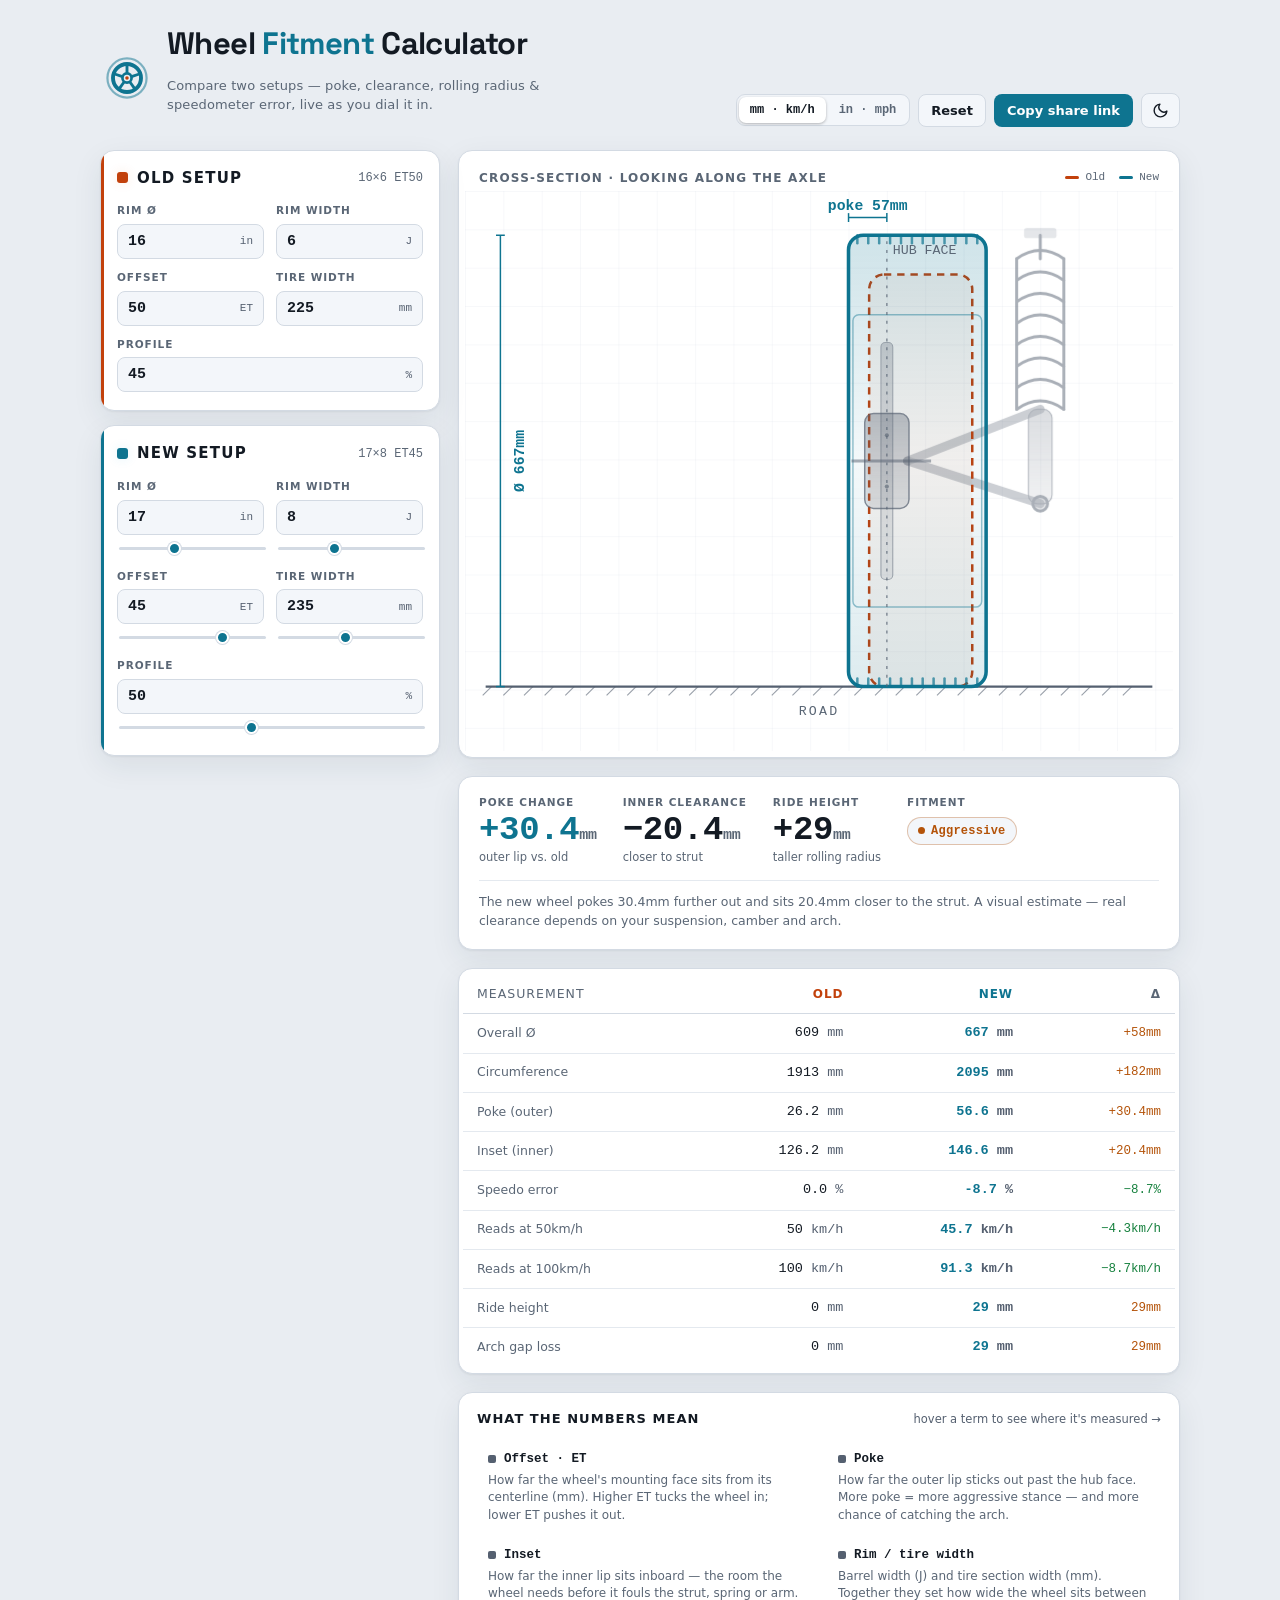
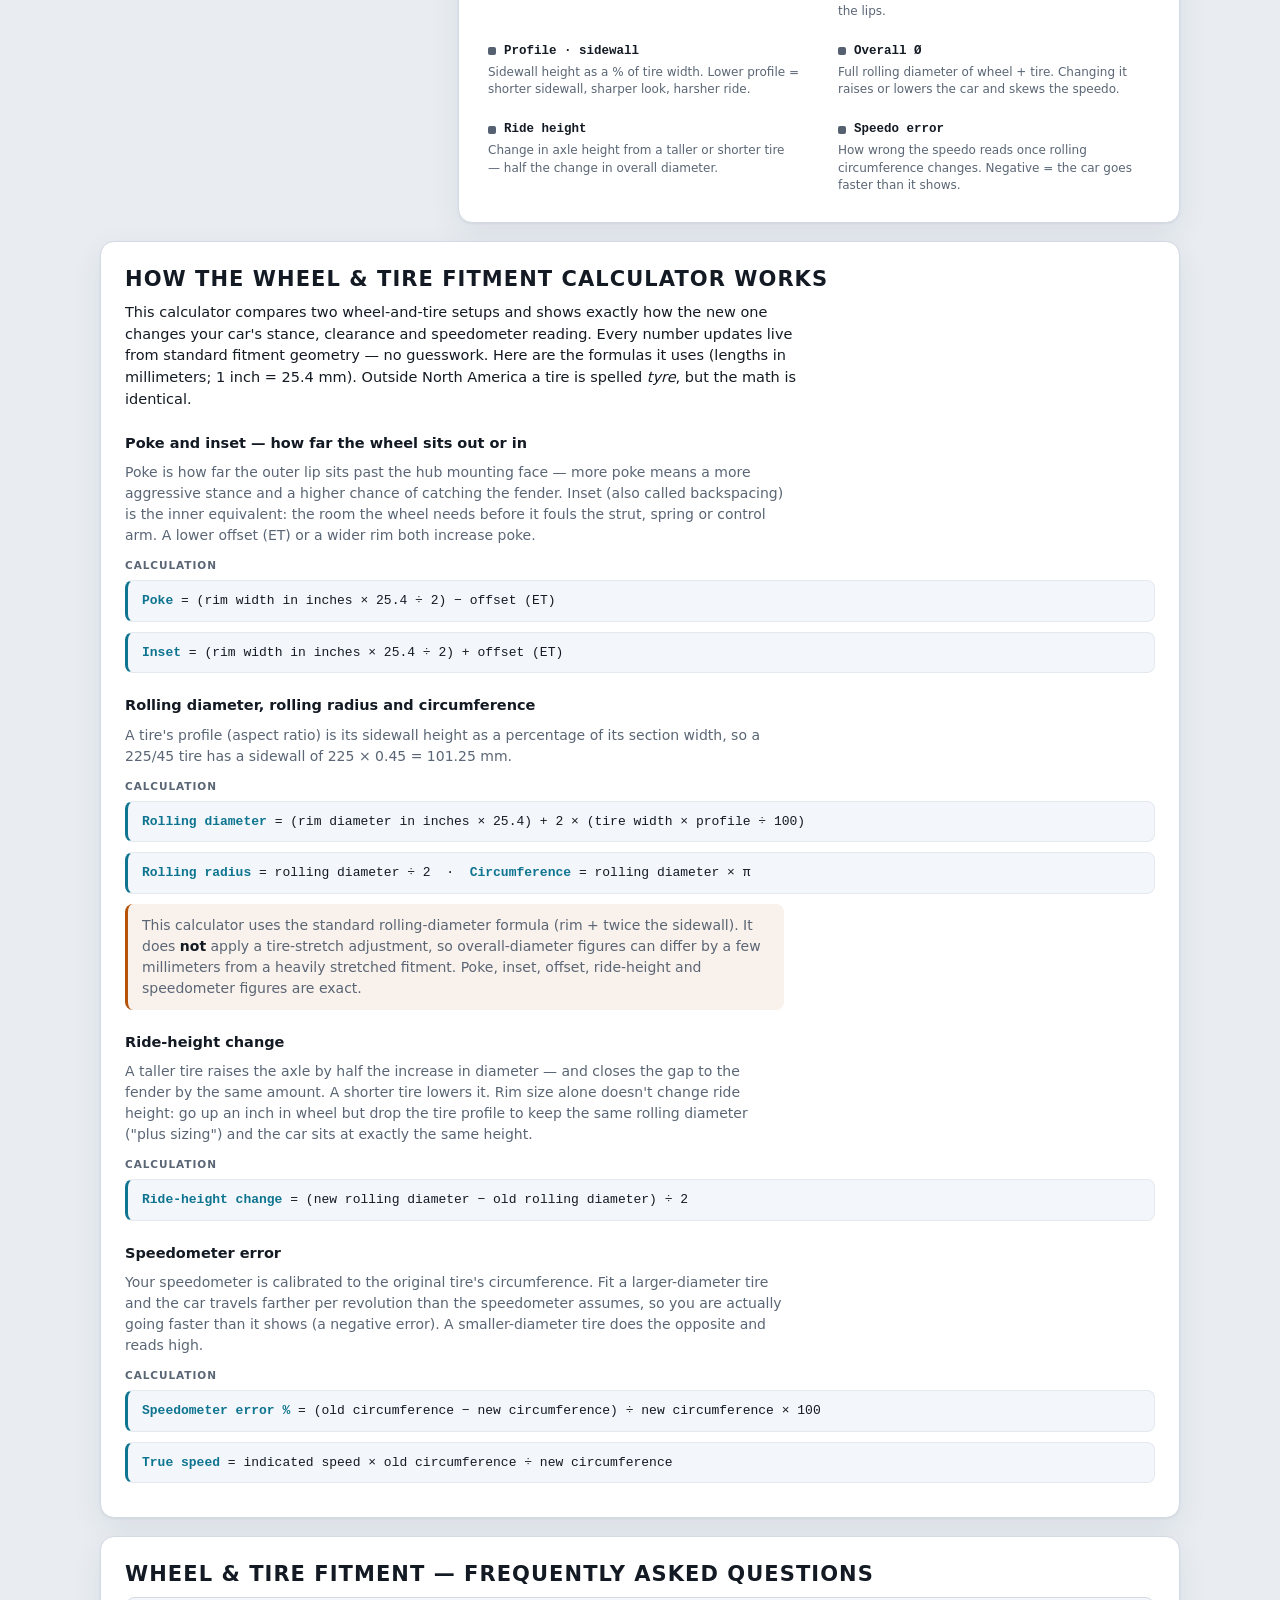
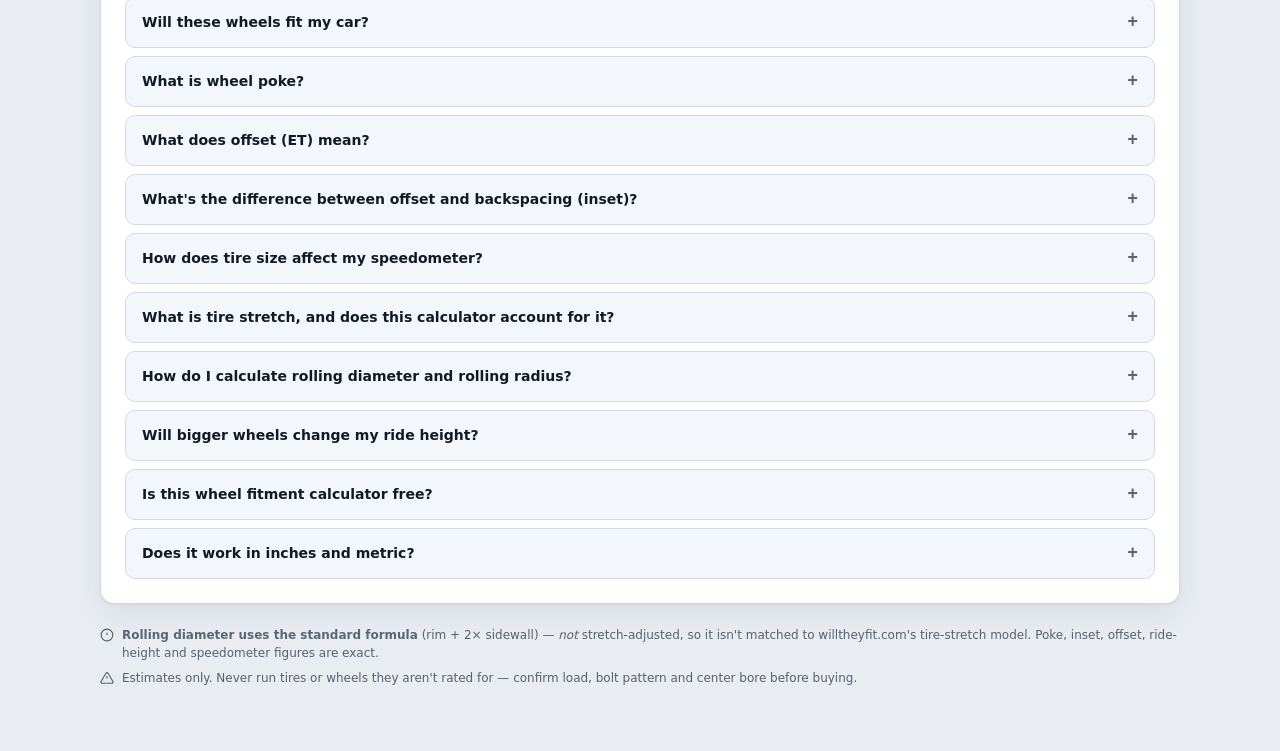
==== index.html @ 4945e531 "Remove diagram glow; enlarge header wheel mark - Drop the new-wheel glow halo and the background rad" ====
<!doctype html>
<html lang="en">
<meta charset="utf-8">
<meta name="viewport" content="width=device-width, initial-scale=1">
<meta name="description" content="Free wheel &amp; tire fitment calculator. Compare two setups and see poke, offset (ET), inset, rolling diameter, ride-height change and speedometer error update live.">
<meta name="robots" content="index, follow, max-image-preview:large">
<title>Wheel &amp; Tire Fitment Calculator — Poke, Offset &amp; Speedo Error</title>
<link rel="canonical" href="https://wheelfitmentcalculator.com/">
<link rel="icon" href="/favicon.svg" type="image/svg+xml">
<meta name="theme-color" content="#0b0e12" media="(prefers-color-scheme: dark)">
<meta name="theme-color" content="#e9edf2" media="(prefers-color-scheme: light)">
<meta property="og:type" content="website">
<meta property="og:site_name" content="Wheel Fitment Calculator">
<meta property="og:title" content="Wheel &amp; Tire Fitment Calculator">
<meta property="og:description" content="Compare two wheel setups and see poke, offset (ET), inset, rolling diameter, ride-height change and speedometer error update live.">
<meta property="og:url" content="https://wheelfitmentcalculator.com/">
<meta property="og:image" content="https://wheelfitmentcalculator.com/og-image.png">
<meta property="og:image:width" content="1200">
<meta property="og:image:height" content="630">
<meta property="og:image:alt" content="Wheel and tire fitment calculator — cross-section diagram showing poke, offset and clearance.">
<meta name="twitter:card" content="summary_large_image">
<meta name="twitter:title" content="Wheel &amp; Tire Fitment Calculator">
<meta name="twitter:description" content="Compare two wheel setups and see poke, offset (ET), inset, rolling diameter, ride-height change and speedometer error update live.">
<meta name="twitter:image" content="https://wheelfitmentcalculator.com/og-image.png">
<meta name="twitter:image:alt" content="Wheel and tire fitment calculator preview.">
<style>
  @font-face { font-family: 'Space Grotesk'; font-style: normal; font-weight: 700; font-display: swap; src: url([data-uri]) format('woff2'); }
  :root {
    --ground: #0b0e12; --surface: #141922; --surface-2: #1b212c; --line: #28303b; --line-soft: #1e2530;
    --ink: #eaf0f6; --ink-dim: #8b97a6; --ink-faint: #7c8b9e;
    --existing: #ff7a33; --existing-soft: rgba(255,122,51,0.14);
    --new: #31c8ff; --new-soft: rgba(49,200,255,0.14);
    --hl: #ffcf40;
    --ok: #2fd27a; --warn: #ffb02e; --bad: #ff5468;
    --shadow: 0 1px 0 rgba(255,255,255,0.03) inset, 0 8px 30px rgba(0,0,0,0.35);
    --font-ui: system-ui, -apple-system, "Segoe UI", Roboto, Helvetica, Arial, sans-serif;
    --font-mono: ui-monospace, "Cascadia Mono", "SFMono-Regular", "Segoe UI Mono", Consolas, "Liberation Mono", monospace;
    --font-cond: "Arial Narrow", "Roboto Condensed", "Helvetica Neue", var(--font-ui);
  }
  @media (prefers-color-scheme: light) {
    :root {
      --ground: #e9edf2; --surface: #ffffff; --surface-2: #f3f6fa; --line: #d3dae3; --line-soft: #e4e9ef;
      --ink: #131a23; --ink-dim: #5a6675; --ink-faint: #556070;
      --existing: #c2410c; --existing-soft: rgba(232,97,26,0.12);
      --new: #0e7490; --new-soft: rgba(10,159,212,0.12);
      --hl: #b7790a;
      --ok: #15803d; --warn: #b45309; --bad: #b91c1c;
      --shadow: 0 1px 2px rgba(20,30,45,0.06), 0 10px 30px rgba(30,45,70,0.08);
    }
  }
  :root[data-theme="dark"] {
    --ground: #0b0e12; --surface: #141922; --surface-2: #1b212c; --line: #28303b; --line-soft: #1e2530;
    --ink: #eaf0f6; --ink-dim: #8b97a6; --ink-faint: #7c8b9e;
    --existing: #ff7a33; --existing-soft: rgba(255,122,51,0.14);
    --new: #31c8ff; --new-soft: rgba(49,200,255,0.14); --hl: #ffcf40;
    --ok: #2fd27a; --warn: #ffb02e; --bad: #ff5468;
    --shadow: 0 1px 0 rgba(255,255,255,0.03) inset, 0 8px 30px rgba(0,0,0,0.35);
  }
  :root[data-theme="light"] {
    --ground: #e9edf2; --surface: #ffffff; --surface-2: #f3f6fa; --line: #d3dae3; --line-soft: #e4e9ef;
    --ink: #131a23; --ink-dim: #5a6675; --ink-faint: #556070;
    --existing: #c2410c; --existing-soft: rgba(232,97,26,0.12);
    --new: #0e7490; --new-soft: rgba(10,159,212,0.12); --hl: #b7790a;
    --ok: #15803d; --warn: #b45309; --bad: #b91c1c;
    --shadow: 0 1px 2px rgba(20,30,45,0.06), 0 10px 30px rgba(30,45,70,0.08);
  }

  * { box-sizing: border-box; }
  html { -webkit-text-size-adjust: 100%; }
  body { margin: 0; background: var(--ground); color: var(--ink); font-family: var(--font-ui); font-size: 15px; line-height: 1.5; -webkit-font-smoothing: antialiased; }
  .wrap { max-width: 1120px; margin: 0 auto; padding: 28px 20px 64px; }

  header { display: flex; align-items: flex-end; justify-content: space-between; gap: 16px; flex-wrap: wrap; margin-bottom: 22px; }
  .brand { display: flex; align-items: center; gap: 13px; }
  .brand-mark { width: 54px; height: 54px; flex: none; }
  .brand-text { display: flex; flex-direction: column; gap: 3px; }
  .site-title { font-family: 'Space Grotesk', var(--font-ui); font-weight: 700; font-size: clamp(22px, 4.4vw, 31px); letter-spacing: -0.02em; line-height: 1.02; margin: 0; color: var(--ink); }
  .site-title .ttl-accent { color: var(--new); }
  .tagline { color: var(--ink-dim); font-size: 13px; max-width: 48ch; letter-spacing: 0.01em; }
  .tagline strong { color: var(--ink); font-weight: 600; }
  .head-actions { display: flex; gap: 8px; align-items: center; flex-wrap: wrap; }

  button, .btn { font-family: var(--font-ui); font-size: 13px; font-weight: 600; color: var(--ink); background: var(--surface-2); border: 1px solid var(--line); border-radius: 8px; padding: 8px 12px; cursor: pointer; display: inline-flex; align-items: center; gap: 7px; transition: border-color .15s, background .15s, transform .05s; }
  button:hover, .btn:hover { border-color: var(--ink-faint); }
  button:active { transform: translateY(1px); }
  button:focus-visible, input:focus-visible { outline: 2px solid var(--new); outline-offset: 2px; }
  .btn-primary { background: var(--new); color: #04121a; border-color: transparent; }
  :root[data-theme="light"] .btn-primary { color: #ffffff; }
  @media (prefers-color-scheme: light) { .btn-primary { color: #ffffff; } }
  .btn-primary:hover { filter: brightness(1.08); border-color: transparent; }
  #theme { padding: 8px 10px; }
  #theme .ic { width: 17px; height: 17px; display: none; }
  @media (prefers-color-scheme: dark) { #theme .ic-sun { display: block; } }
  @media (prefers-color-scheme: light) { #theme .ic-moon { display: block; } }
  :root[data-theme="dark"] #theme .ic-sun { display: block; }
  :root[data-theme="dark"] #theme .ic-moon { display: none; }
  :root[data-theme="light"] #theme .ic-moon { display: block; }
  :root[data-theme="light"] #theme .ic-sun { display: none; }

  .seg { display: inline-flex; background: var(--surface-2); border: 1px solid var(--line); border-radius: 9px; padding: 2px; gap: 2px; }
  .seg button { background: transparent; border: 0; padding: 6px 11px; border-radius: 7px; font-family: var(--font-mono); font-size: 12px; color: var(--ink-dim); font-weight: 600; }
  .seg button:hover { color: var(--ink); border-color: transparent; }
  .seg button.on { background: var(--surface); color: var(--ink); box-shadow: 0 1px 3px rgba(0,0,0,0.28); }

  .grid { display: grid; grid-template-columns: 340px minmax(0, 1fr); gap: 18px; align-items: start; }
  .grid > *, .output > *, .setups > * { min-width: 0; }
  @media (max-width: 860px) { .grid { grid-template-columns: minmax(0, 1fr); } }
  .panel { background: var(--surface); border: 1px solid var(--line); border-radius: 14px; box-shadow: var(--shadow); }

  .setups { display: flex; flex-direction: column; gap: 14px; }
  .card { padding: 16px 16px 18px; position: relative; overflow: hidden; }
  .card::before { content:""; position:absolute; left:0; top:0; bottom:0; width:3px; }
  .card.existing::before { background: var(--existing); }
  .card.new::before { background: var(--new); }
  .card-head { display:flex; align-items:center; gap:9px; margin-bottom: 14px; }
  .dot { width: 11px; height: 11px; border-radius: 3px; }
  .existing .dot { background: var(--existing); box-shadow: 0 0 12px var(--existing-soft); }
  .new .dot { background: var(--new); box-shadow: 0 0 12px var(--new-soft); }
  .card-title { font-family: var(--font-cond); font-weight: 700; text-transform: uppercase; letter-spacing: .08em; font-size: 15px; }
  .card-sub { margin-left: auto; font-family: var(--font-mono); font-size: 12px; color: var(--ink-dim); }

  .fields { display: grid; grid-template-columns: 1fr 1fr; gap: 11px 12px; }
  .field { display: flex; flex-direction: column; gap: 5px; border-radius: 8px; }
  .field.span { grid-column: 1 / -1; }
  .card.new .field[data-hl] { cursor: help; }
  label { font-size: 10.5px; text-transform: uppercase; letter-spacing: .09em; color: var(--ink-dim); font-weight: 600; }
  .input-row { display: flex; align-items: center; background: var(--surface-2); border: 1px solid var(--line); border-radius: 8px; padding: 0 10px; transition: border-color .12s; }
  .card.new .field[data-hl]:hover .input-row { border-color: var(--hl); }
  .input-row input { font-family: var(--font-mono); font-size: 15px; font-weight: 600; color: var(--ink); background: transparent; border: 0; width: 100%; padding: 8px 0; -moz-appearance: textfield; }
  .input-row input::-webkit-outer-spin-button, .input-row input::-webkit-inner-spin-button { -webkit-appearance: none; margin: 0; }
  .input-row .unit { font-family: var(--font-mono); font-size: 11px; color: var(--ink-faint); padding-left: 6px; white-space: nowrap; }

  .slider { grid-column: 1 / -1; margin-top: 1px; }
  input[type=range] { -webkit-appearance: none; appearance: none; width: 100%; height: 22px; background: transparent; cursor: pointer; }
  input[type=range]::-webkit-slider-runnable-track { height: 4px; border-radius: 4px; background: var(--line); }
  input[type=range]::-moz-range-track { height: 4px; border-radius: 4px; background: var(--line); }
  input[type=range]::-webkit-slider-thumb { -webkit-appearance: none; width: 16px; height: 16px; border-radius: 50%; background: var(--new); margin-top: -6px; border: 2px solid var(--surface); box-shadow: 0 0 0 1px var(--line); }
  input[type=range]::-moz-range-thumb { width: 16px; height: 16px; border-radius: 50%; background: var(--new); border: 2px solid var(--surface); box-shadow: 0 0 0 1px var(--line); }
  input[type=range].mini { height: 15px; margin-top: 1px; }
  input[type=range].mini::-webkit-slider-runnable-track { height: 3px; }
  input[type=range].mini::-moz-range-track { height: 3px; }
  input[type=range].mini::-webkit-slider-thumb { width: 13px; height: 13px; margin-top: -5px; }
  input[type=range].mini::-moz-range-thumb { width: 13px; height: 13px; }
  .calc-label { font-size: 10.5px; text-transform: uppercase; letter-spacing: .09em; color: var(--ink-dim); font-weight: 700; margin: 8px 0 6px; }

  .output { display: flex; flex-direction: column; gap: 18px; }

  .verdict { padding: 18px 20px; display: flex; flex-direction: column; gap: 14px; }
  .verdict-row { display: flex; gap: 26px; flex-wrap: wrap; }
  .vstat { display: flex; flex-direction: column; gap: 2px; }
  .vstat .k { font-size: 10.5px; text-transform: uppercase; letter-spacing: .09em; color: var(--ink-dim); font-weight: 600; }
  .vstat .v { font-family: var(--font-mono); font-size: clamp(26px, 4.5vw, 34px); font-weight: 700; line-height: 1; letter-spacing: -0.01em; font-variant-numeric: tabular-nums; }
  .vstat .v small { font-size: 15px; font-weight: 600; color: var(--ink-dim); }
  .vstat .cap { font-size: 11.5px; color: var(--ink-dim); }
  .val-poke .v { color: var(--new); }
  .badge { font-family: var(--font-mono); font-size: 12px; font-weight: 700; padding: 4px 10px; border-radius: 999px; display: inline-flex; align-items: center; gap: 6px; letter-spacing: .02em; }
  .badge.ok { color: var(--ok); background: var(--surface-2); border: 1px solid color-mix(in srgb, var(--ok) 32%, transparent); }
  .badge.warn { color: var(--warn); background: var(--surface-2); border: 1px solid color-mix(in srgb, var(--warn) 32%, transparent); }
  .badge.bad { color: var(--bad); background: var(--surface-2); border: 1px solid color-mix(in srgb, var(--bad) 32%, transparent); }
  .badge::before { content:""; width:7px; height:7px; border-radius:50%; background: currentColor; }
  .verdict-note { font-size: 12.5px; color: var(--ink-dim); border-top: 1px solid var(--line-soft); padding-top: 12px; }

  .diagram-wrap { padding: 6px; }
  .diagram-head { display:flex; justify-content: space-between; align-items:center; padding: 12px 14px 4px; }
  .diagram-head .lbl { font-family: var(--font-cond); text-transform: uppercase; letter-spacing: .1em; font-size: 12px; color: var(--ink-dim); font-weight: 700; }
  .legend { display:flex; gap: 14px; font-family: var(--font-mono); font-size: 11px; }
  .legend span { display:flex; align-items:center; gap:6px; color: var(--ink-dim); }
  .legend i { width: 14px; height: 3px; border-radius: 2px; display:inline-block; }
  .legend .e i { background: var(--existing); }
  .legend .n i { background: var(--new); }
  svg { display: block; width: 100%; height: auto; }

  .results { padding: 4px 4px 6px; overflow-x: auto; }
  table { width: 100%; border-collapse: collapse; font-variant-numeric: tabular-nums; }
  th, td { text-align: right; padding: 9px 14px; font-family: var(--font-mono); font-size: 13.5px; white-space: nowrap; }
  th:first-child, td:first-child { text-align: left; font-family: var(--font-ui); color: var(--ink-dim); font-size: 12.5px; font-weight: 500; }
  thead th { font-family: var(--font-cond); text-transform: uppercase; letter-spacing: .08em; font-size: 12px; color: var(--ink-dim); font-weight: 700; border-bottom: 1px solid var(--line); padding-top: 12px; padding-bottom: 10px; }
  thead th.c-e { color: var(--existing); }
  thead th.c-n { color: var(--new); }
  tbody tr { border-bottom: 1px solid var(--line-soft); }
  tbody tr:last-child { border-bottom: 0; }
  tbody tr[data-hl] { cursor: help; }
  tbody tr[data-hl]:hover { background: var(--surface-2); }
  tbody tr[data-hl]:hover td:first-child { color: var(--hl); }
  td.v-e { color: var(--ink); }
  td.v-n { color: var(--new); font-weight: 600; }
  td.v-d { color: var(--ink-dim); font-size: 12.5px; }
  td.v-d.up { color: var(--warn); }
  td.v-d.down { color: var(--ok); }

  .gloss { padding: 16px 18px 18px; }
  .gloss-head { font-family: var(--font-cond); text-transform: uppercase; letter-spacing:.08em; font-size:13px; font-weight:700; color: var(--ink); display:flex; justify-content:space-between; align-items:baseline; gap:10px; margin-bottom:12px; }
  .gloss-head span { font-family: var(--font-ui); text-transform:none; letter-spacing:0; font-size:11.5px; color: var(--ink-faint); font-weight:500; }
  .gloss dl { margin:0; display:grid; grid-template-columns: 1fr 1fr; gap: 2px 16px; }
  @media (max-width:560px){ .gloss dl { grid-template-columns:1fr; } }
  .term { padding:9px 10px; border-radius:8px; cursor:help; border:1px solid transparent; transition: background .12s, border-color .12s; }
  .term:hover { background: var(--surface-2); border-color: var(--line); }
  .term dt { font-family: var(--font-mono); font-size:12.5px; font-weight:700; color: var(--ink); margin-bottom:3px; display:flex; align-items:center; }
  .term dt .g-dot { width:8px;height:8px;border-radius:2px; margin-right:8px; background: var(--ink-faint); }
  .term:hover dt .g-dot { background: var(--hl); }
  .term dd { margin:0; font-size:12px; line-height:1.45; color: var(--ink-dim); }

  footer { margin-top: 22px; color: var(--ink-faint); font-size: 12px; line-height: 1.55; display:flex; flex-direction: column; gap: 6px; }
  .flag { display:flex; gap: 8px; align-items: flex-start; }
  .flag svg { width: 14px; height: 14px; flex: none; margin-top: 2px; }

  .toast { position: fixed; left: 50%; bottom: 26px; transform: translateX(-50%) translateY(20px); background: var(--ink); color: var(--ground); font-size: 13px; font-weight: 600; padding: 10px 16px; border-radius: 999px; opacity: 0; pointer-events: none; transition: opacity .2s, transform .2s; z-index: 20; }
  .toast.show { opacity: 1; transform: translateX(-50%) translateY(0); }
  @media (prefers-reduced-motion: reduce) { * { transition: none !important; } }

  /* accessibility / heading resets */
  .sr-only { position: absolute; width: 1px; height: 1px; padding: 0; margin: -1px; overflow: hidden; clip: rect(0,0,0,0); white-space: nowrap; border: 0; }
  h2.card-title { margin: 0; }
  h2.gloss-head { margin: 0 0 12px; }

  /* long-form content sections (SEO / AEO copy) */
  .content { display: flex; flex-direction: column; gap: 18px; margin-top: 18px; }
  .prose { padding: 22px 24px 24px; }
  .prose h2 { font-family: var(--font-cond); text-transform: uppercase; letter-spacing: .05em; font-size: clamp(18px, 3vw, 21px); font-weight: 800; margin: 0 0 6px; }
  .prose > p, .prose h3 + p { max-width: 74ch; }
  .prose h3 { font-size: 14.5px; font-weight: 700; color: var(--ink); margin: 22px 0 8px; }
  .prose p { margin: 0 0 12px; color: var(--ink-dim); font-size: 14px; }
  .prose p.lead { color: var(--ink); font-size: 14.5px; }
  .prose strong { color: var(--ink); font-weight: 600; }
  .formula { font-family: var(--font-mono); font-size: 13px; line-height: 1.5; background: var(--surface-2); border: 1px solid var(--line-soft); border-left: 3px solid var(--new); border-radius: 8px; padding: 10px 14px; margin: 0 0 10px; color: var(--ink); overflow-x: auto; }
  .formula b { color: var(--new); font-weight: 700; }
  .note-inline { border-left: 3px solid var(--warn); background: color-mix(in srgb, var(--warn) 8%, transparent); padding: 11px 14px; border-radius: 8px; font-size: 13px; color: var(--ink-dim); margin: 4px 0 12px; }

  /* FAQ (native <details>, no JS) */
  .faq-list { display: flex; flex-direction: column; gap: 8px; }
  details.faq-item { border: 1px solid var(--line); border-radius: 10px; background: var(--surface-2); overflow: hidden; }
  details.faq-item summary { cursor: pointer; padding: 14px 16px; font-weight: 700; font-size: 14px; color: var(--ink); list-style: none; display: flex; justify-content: space-between; align-items: center; gap: 12px; }
  details.faq-item summary::-webkit-details-marker { display: none; }
  details.faq-item summary::after { content: "+"; font-family: var(--font-mono); color: var(--ink-dim); font-size: 18px; line-height: 1; flex: none; }
  details.faq-item[open] summary::after { content: "−"; }
  details.faq-item summary:hover { color: var(--new); }
  details.faq-item summary:focus-visible { outline: 2px solid var(--new); outline-offset: 2px; border-radius: 6px; }
  .faq-a { padding: 0 16px 16px; color: var(--ink-dim); font-size: 13.5px; line-height: 1.55; max-width: 80ch; }
  .faq-a p { margin: 0 0 8px; }
  .faq-a p:last-child { margin-bottom: 0; }
  .faq-a code { font-family: var(--font-mono); font-size: 12.5px; background: var(--surface); border: 1px solid var(--line-soft); border-radius: 4px; padding: 1px 5px; color: var(--ink); }

  /* ---- responsive / touch ---- */
  img, svg, table { max-width: 100%; }
  .diagram-head { flex-wrap: wrap; }
  @media (max-width: 600px) {
    .wrap { padding: 20px 14px 52px; }
    header { gap: 12px; margin-bottom: 18px; }
    .head-actions { width: 100%; }
    .card { padding: 14px 14px 16px; }
    .input-row input { font-size: 16px; }            /* prevent iOS zoom-on-focus */
    .verdict { padding: 16px; }
    .verdict-row { display: grid; grid-template-columns: 1fr 1fr; gap: 14px 16px; }
    .diagram-head { padding: 10px 12px 2px; gap: 4px 12px; }
    .diagram-head .lbl { font-size: 11px; }
    .gloss { padding: 14px 14px 16px; }
    .prose { padding: 18px 16px; }
    .content { gap: 14px; margin-top: 14px; }
    th, td { padding: 8px 6px; font-size: 12px; }
    thead th { font-size: 11px; }
    th:first-child, td:first-child { font-size: 12px; }
    .formula { font-size: 12px; padding: 10px 12px; }
  }
  @media (pointer: coarse) {
    button, .btn { min-height: 40px; }
    .seg button { min-height: 34px; }
    .input-row input { padding: 10px 0; }
    input[type=range].mini { height: 26px; }
    input[type=range].mini::-webkit-slider-thumb { width: 18px; height: 18px; margin-top: -7.5px; }
    input[type=range].mini::-moz-range-thumb { width: 18px; height: 18px; }
    .gloss-head span { display: none; }             /* "hover" hint is meaningless on touch */
  }
</style>

<div class="wrap">
  <header>
    <div class="brand">
      <svg class="brand-mark" viewBox="0 0 32 32" aria-hidden="true" focusable="false">
        <circle cx="16" cy="16" r="11.6" fill="none" stroke="var(--new)" stroke-width="1.3" opacity="0.5"/>
        <circle cx="16" cy="16" r="8.3" fill="none" stroke="var(--new)" stroke-width="2.3"/>
        <line x1="16.00" y1="12.70" x2="16.00" y2="8.80" stroke="var(--new)" stroke-width="1.7" stroke-linecap="round"/>
        <line x1="19.14" y1="14.98" x2="22.85" y2="13.78" stroke="var(--new)" stroke-width="1.7" stroke-linecap="round"/>
        <line x1="17.94" y1="18.67" x2="20.23" y2="21.82" stroke="var(--new)" stroke-width="1.7" stroke-linecap="round"/>
        <line x1="14.06" y1="18.67" x2="11.77" y2="21.82" stroke="var(--new)" stroke-width="1.7" stroke-linecap="round"/>
        <line x1="12.86" y1="14.98" x2="9.15" y2="13.78" stroke="var(--new)" stroke-width="1.7" stroke-linecap="round"/>
        <circle cx="16" cy="16" r="2.7" fill="var(--ground)" stroke="var(--new)" stroke-width="1.6"/>
        <circle cx="16" cy="16" r="1.05" fill="var(--existing)"/>
      </svg>
      <div class="brand-text">
        <h1 class="site-title">Wheel <span class="ttl-accent">Fitment</span> Calculator</h1>
        <p class="tagline">Compare two setups — poke, clearance, rolling radius &amp; speedometer error, live as you dial it in.</p>
      </div>
    </div>
    <div class="head-actions">
      <div class="seg" id="units" role="group" aria-label="Units">
        <button type="button" data-u="metric" class="on">mm · km/h</button>
        <button type="button" data-u="imperial">in · mph</button>
      </div>
      <button id="swap" title="Restore the example setup">Reset</button>
      <button id="share" class="btn-primary">Copy share link</button>
      <button id="theme" title="Toggle theme" aria-label="Toggle theme">
        <svg class="ic ic-sun" viewBox="0 0 24 24" fill="none" stroke="currentColor" stroke-width="2" stroke-linecap="round" aria-hidden="true"><circle cx="12" cy="12" r="4"/><path d="M12 2v2M12 20v2M4.9 4.9l1.4 1.4M17.7 17.7l1.4 1.4M2 12h2M20 12h2M4.9 19.1l1.4-1.4M17.7 6.3l1.4-1.4"/></svg>
        <svg class="ic ic-moon" viewBox="0 0 24 24" fill="none" stroke="currentColor" stroke-width="2" stroke-linecap="round" stroke-linejoin="round" aria-hidden="true"><path d="M21 12.8A9 9 0 1 1 11.2 3a7 7 0 0 0 9.8 9.8z"/></svg>
      </button>
    </div>
  </header>

  <main>
  <div class="grid">
    <div class="setups">
      <div class="panel card existing">
        <div class="card-head">
          <span class="dot"></span><h2 class="card-title">Old setup</h2>
          <span class="card-sub" id="sum-e">16×6 ET50</span>
        </div>
        <div class="fields">
          <div class="field"><label for="e-dia">Rim Ø</label><div class="input-row"><input id="e-dia" type="number" value="16" step="0.5"><span class="unit">in</span></div></div>
          <div class="field"><label for="e-width">Rim width</label><div class="input-row"><input id="e-width" type="number" value="6" step="0.5"><span class="unit">J</span></div></div>
          <div class="field"><label for="e-et">Offset</label><div class="input-row"><input id="e-et" type="number" value="50" step="1"><span class="unit">ET</span></div></div>
          <div class="field"><label for="e-tyre">Tire width</label><div class="input-row"><input id="e-tyre" type="number" value="225" step="5"><span class="unit">mm</span></div></div>
          <div class="field span"><label for="e-profile">Profile</label><div class="input-row"><input id="e-profile" type="number" value="45" step="5"><span class="unit">%</span></div></div>
        </div>
      </div>

      <div class="panel card new" id="card-n">
        <div class="card-head">
          <span class="dot"></span><h2 class="card-title">New setup</h2>
          <span class="card-sub" id="sum-n">17×8 ET45</span>
        </div>
        <div class="fields">
          <div class="field" data-hl="diameter"><label for="n-dia">Rim Ø</label><div class="input-row"><input id="n-dia" type="number" value="17" step="0.5"><span class="unit">in</span></div><input id="n-dia-s" class="mini" type="range" min="13" max="24" step="0.5" value="17" aria-label="New rim diameter"></div>
          <div class="field" data-hl="width"><label for="n-width">Rim width</label><div class="input-row"><input id="n-width" type="number" value="8" step="0.5"><span class="unit">J</span></div><input id="n-width-s" class="mini" type="range" min="5" max="13" step="0.5" value="8" aria-label="New rim width"></div>
          <div class="field" data-hl="et"><label for="n-et">Offset</label><div class="input-row"><input id="n-et" type="number" value="45" step="1"><span class="unit">ET</span></div><input id="n-et-s" class="mini" type="range" min="-20" max="70" step="1" value="45" aria-label="New offset"></div>
          <div class="field" data-hl="width"><label for="n-tyre">Tire width</label><div class="input-row"><input id="n-tyre" type="number" value="235" step="5"><span class="unit">mm</span></div><input id="n-tyre-s" class="mini" type="range" min="135" max="355" step="5" value="235" aria-label="New tire width"></div>
          <div class="field span" data-hl="sidewall"><label for="n-profile">Profile</label><div class="input-row"><input id="n-profile" type="number" value="50" step="5"><span class="unit">%</span></div><input id="n-profile-s" class="mini" type="range" min="20" max="90" step="5" value="50" aria-label="New profile"></div>
        </div>
      </div>
    </div>

    <div class="output">
      <div class="panel diagram-wrap">
        <h2 class="sr-only">Cross-section diagram</h2>
        <div class="diagram-head">
          <span class="lbl">Cross-section · looking along the axle</span>
          <span class="legend"><span class="e"><i></i>Old</span><span class="n"><i></i>New</span></span>
        </div>
        <svg id="diagram" viewBox="0 0 480 380" role="img" aria-label="Cross-section comparison of old and new wheel fitment"></svg>
      </div>

      <div class="panel verdict">
        <h2 class="sr-only">Fitment summary</h2>
        <div class="verdict-row">
          <div class="vstat val-poke"><span class="k">Poke change</span><span class="v" id="v-poke">+30.4<small>mm</small></span><span class="cap">outer lip vs. old</span></div>
          <div class="vstat"><span class="k">Inner clearance</span><span class="v" id="v-strut">−20.4<small>mm</small></span><span class="cap" id="v-strut-cap">closer to strut</span></div>
          <div class="vstat"><span class="k">Ride height</span><span class="v" id="v-height">+35<small>mm</small></span><span class="cap">taller rolling radius</span></div>
          <div class="vstat"><span class="k">Fitment</span><span id="v-badge" class="badge warn" style="margin-top:4px;">Aggressive</span></div>
        </div>
        <div class="verdict-note" id="note"></div>
      </div>

      <div class="panel results">
        <h2 class="sr-only">Detailed comparison</h2>
        <table>
          <thead><tr><th>Measurement</th><th class="c-e">Old</th><th class="c-n">New</th><th>Δ</th></tr></thead>
          <tbody id="rows"></tbody>
        </table>
      </div>

      <div class="panel gloss" id="gloss">
        <h2 class="gloss-head">What the numbers mean <span>hover a term to see where it's measured →</span></h2>
        <dl>
          <div class="term" data-hl="et"><dt><span class="g-dot"></span>Offset · ET</dt><dd>How far the wheel's mounting face sits from its centerline (mm). Higher ET tucks the wheel in; lower ET pushes it out.</dd></div>
          <div class="term" data-hl="poke"><dt><span class="g-dot"></span>Poke</dt><dd>How far the outer lip sticks out past the hub face. More poke = more aggressive stance — and more chance of catching the arch.</dd></div>
          <div class="term" data-hl="inset"><dt><span class="g-dot"></span>Inset</dt><dd>How far the inner lip sits inboard — the room the wheel needs before it fouls the strut, spring or arm.</dd></div>
          <div class="term" data-hl="width"><dt><span class="g-dot"></span>Rim / tire width</dt><dd>Barrel width (J) and tire section width (mm). Together they set how wide the wheel sits between the lips.</dd></div>
          <div class="term" data-hl="sidewall"><dt><span class="g-dot"></span>Profile · sidewall</dt><dd>Sidewall height as a % of tire width. Lower profile = shorter sidewall, sharper look, harsher ride.</dd></div>
          <div class="term" data-hl="diameter"><dt><span class="g-dot"></span>Overall Ø</dt><dd>Full rolling diameter of wheel + tire. Changing it raises or lowers the car and skews the speedo.</dd></div>
          <div class="term" data-hl="ride"><dt><span class="g-dot"></span>Ride height</dt><dd>Change in axle height from a taller or shorter tire — half the change in overall diameter.</dd></div>
          <div class="term" data-hl="speedo"><dt><span class="g-dot"></span>Speedo error</dt><dd>How wrong the speedo reads once rolling circumference changes. Negative = the car goes faster than it shows.</dd></div>
        </dl>
      </div>
    </div>
  </div>

  <div class="content">
    <section class="panel prose" id="how">
      <h2>How the wheel &amp; tire fitment calculator works</h2>
      <p class="lead">This calculator compares two wheel-and-tire setups and shows exactly how the new one changes your car's stance, clearance and speedometer reading. Every number updates live from standard fitment geometry — no guesswork. Here are the formulas it uses (lengths in millimeters; 1 inch = 25.4 mm). Outside North America a tire is spelled <em>tyre</em>, but the math is identical.</p>

      <h3>Poke and inset — how far the wheel sits out or in</h3>
      <p>Poke is how far the outer lip sits past the hub mounting face — more poke means a more aggressive stance and a higher chance of catching the fender. Inset (also called backspacing) is the inner equivalent: the room the wheel needs before it fouls the strut, spring or control arm. A lower offset (ET) or a wider rim both increase poke.</p>
      <div class="calc-label">Calculation</div>
      <div class="formula"><b>Poke</b> = (rim width in inches × 25.4 ÷ 2) − offset (ET)</div>
      <div class="formula"><b>Inset</b> = (rim width in inches × 25.4 ÷ 2) + offset (ET)</div>

      <h3>Rolling diameter, rolling radius and circumference</h3>
      <p>A tire's profile (aspect ratio) is its sidewall height as a percentage of its section width, so a 225/45 tire has a sidewall of 225 × 0.45 = 101.25 mm.</p>
      <div class="calc-label">Calculation</div>
      <div class="formula"><b>Rolling diameter</b> = (rim diameter in inches × 25.4) + 2 × (tire width × profile ÷ 100)</div>
      <div class="formula"><b>Rolling radius</b> = rolling diameter ÷ 2 &nbsp;·&nbsp; <b>Circumference</b> = rolling diameter × π</div>
      <p class="note-inline">This calculator uses the standard rolling-diameter formula (rim + twice the sidewall). It does <strong>not</strong> apply a tire-stretch adjustment, so overall-diameter figures can differ by a few millimeters from a heavily stretched fitment. Poke, inset, offset, ride-height and speedometer figures are exact.</p>

      <h3>Ride-height change</h3>
      <p>A taller tire raises the axle by half the increase in diameter — and closes the gap to the fender by the same amount. A shorter tire lowers it. Rim size alone doesn't change ride height: go up an inch in wheel but drop the tire profile to keep the same rolling diameter ("plus sizing") and the car sits at exactly the same height.</p>
      <div class="calc-label">Calculation</div>
      <div class="formula"><b>Ride-height change</b> = (new rolling diameter − old rolling diameter) ÷ 2</div>

      <h3>Speedometer error</h3>
      <p>Your speedometer is calibrated to the original tire's circumference. Fit a larger-diameter tire and the car travels farther per revolution than the speedometer assumes, so you are actually going faster than it shows (a negative error). A smaller-diameter tire does the opposite and reads high.</p>
      <div class="calc-label">Calculation</div>
      <div class="formula"><b>Speedometer error %</b> = (old circumference − new circumference) ÷ new circumference × 100</div>
      <div class="formula"><b>True speed</b> = indicated speed × old circumference ÷ new circumference</div>
    </section>

    <section class="panel prose faq" id="faq">
      <h2>Wheel &amp; tire fitment — frequently asked questions</h2>
      <div class="faq-list">
        <details class="faq-item">
          <summary>Will these wheels fit my car?</summary>
          <div class="faq-a"><p>This calculator estimates how a new wheel and tire setup changes poke, inner clearance, rolling diameter and speedometer accuracy versus your current setup — the fastest way to compare two fitments side by side. It can't guarantee a fit on its own, though: real-world clearance also depends on your bolt pattern, center bore, suspension, camber, fender rolling and ride height. Always confirm those, plus the tire's load rating, before buying.</p></div>
        </details>
        <details class="faq-item">
          <summary>What is wheel poke?</summary>
          <div class="faq-a"><p>Poke is how far the outer face of the wheel and tire sticks out past the hub mounting face. More poke gives a more aggressive stance but raises the chance of the tire catching the fender. It's calculated as <code>poke = (rim width in inches × 25.4 ÷ 2) − offset (ET)</code>.</p></div>
        </details>
        <details class="faq-item">
          <summary>What does offset (ET) mean?</summary>
          <div class="faq-a"><p>Offset, stamped "ET" on a wheel, is the distance in millimeters between the wheel's mounting face and its true centerline. A higher ET tucks the wheel further under the car; a lower or negative ET pushes it outward for more poke. Offset is the single biggest factor in how a wheel sits in the arch.</p></div>
        </details>
        <details class="faq-item">
          <summary>What's the difference between offset and backspacing (inset)?</summary>
          <div class="faq-a"><p>Offset is measured from the wheel's centerline, while inset — also called backspacing — is measured from the inner lip and tells you how much room the wheel needs before it hits the strut, spring or control arm. This calculator shows both at once so you can check outer stance and inner clearance together.</p></div>
        </details>
        <details class="faq-item">
          <summary>How does tire size affect my speedometer?</summary>
          <div class="faq-a"><p>Your speedometer is calibrated to the rolling circumference of the original tire. A larger-diameter tire covers more ground per revolution, so the car goes faster than the speedometer reads; a smaller tire makes it read high. The calculator shows the exact speedometer error percentage and your true speed at any indicated speed.</p></div>
        </details>
        <details class="faq-item">
          <summary>What is tire stretch, and does this calculator account for it?</summary>
          <div class="faq-a"><p>Tire stretch is mounting a narrower tire on a wider rim so the sidewall pulls inward at an angle. This calculator uses the standard rolling-diameter formula (rim + twice the sidewall) and does not model stretch, so overall-diameter numbers can differ by a few millimeters on a heavily stretched setup. Poke, inset, offset, ride-height and speedometer figures are unaffected and exact.</p></div>
        </details>
        <details class="faq-item">
          <summary>How do I calculate rolling diameter and rolling radius?</summary>
          <div class="faq-a"><p>Rolling diameter = <code>(rim diameter in inches × 25.4) + 2 × (tire width × profile ÷ 100)</code>, and rolling radius is half of that. For example, a 225/45 R17 tire measures 17 × 25.4 + 2 × (225 × 0.45) = 431.8 + 202.5 = <strong>634.3 mm</strong> in diameter.</p></div>
        </details>
        <details class="faq-item">
          <summary>Will bigger wheels change my ride height?</summary>
          <div class="faq-a"><p>Only overall rolling diameter changes ride height, not rim size on its own. If you go up an inch in wheel but drop the tire profile to keep the same rolling diameter ("plus sizing"), ride height stays the same. This calculator reports the ride-height change as half the difference in rolling diameter between your two setups.</p></div>
        </details>
        <details class="faq-item">
          <summary>Is this wheel fitment calculator free?</summary>
          <div class="faq-a"><p>Yes. This is a free, browser-based wheel and tire fitment calculator with no sign-up and no app to install. It works on desktop and mobile, in metric or imperial units, and nothing you enter ever leaves your browser.</p></div>
        </details>
        <details class="faq-item">
          <summary>Does it work in inches and metric?</summary>
          <div class="faq-a"><p>Yes — switch between metric (millimeters, km/h) and imperial (inches, mph) at the top of the page. Enter wheel widths and offsets in the units printed on the wheel and every result updates instantly. (Outside North America, "tire" is spelled "tyre" and this tyre size calculator works exactly the same.)</p></div>
        </details>
      </div>
    </section>
  </div>
  </main>

  <footer>
    <div class="flag">
      <svg viewBox="0 0 24 24" fill="none" stroke="currentColor" stroke-width="2"><circle cx="12" cy="12" r="10"/><path d="M12 8v4M12 16h.01"/></svg>
      <span><strong style="color:var(--ink-dim)">Rolling diameter uses the standard formula</strong> (rim + 2× sidewall) — <em>not</em> stretch-adjusted, so it isn't matched to willtheyfit.com's tire-stretch model. Poke, inset, offset, ride-height and speedometer figures are exact.</span>
    </div>
    <div class="flag">
      <svg viewBox="0 0 24 24" fill="none" stroke="currentColor" stroke-width="2"><path d="M10.29 3.86 1.82 18a2 2 0 0 0 1.71 3h16.94a2 2 0 0 0 1.71-3L13.71 3.86a2 2 0 0 0-3.42 0z"/><path d="M12 9v4M12 17h.01"/></svg>
      <span>Estimates only. Never run tires or wheels they aren't rated for — confirm load, bolt pattern and center bore before buying.</span>
    </div>
  </footer>
</div>

<div class="toast" id="toast">Link copied</div>

<script type="application/ld+json">
{
  "@context": "https://schema.org",
  "@type": "WebApplication",
  "name": "Wheel & Tire Fitment Calculator",
  "url": "https://wheelfitmentcalculator.com/",
  "description": "Free wheel and tire fitment calculator. Compare two setups and see poke, offset (ET), inset, rolling diameter, ride-height change and speedometer error update live, with a technical cross-section diagram.",
  "applicationCategory": "UtilitiesApplication",
  "operatingSystem": "Any (web browser)",
  "browserRequirements": "Requires JavaScript",
  "inLanguage": "en",
  "isAccessibleForFree": true,
  "offers": { "@type": "Offer", "price": "0", "priceCurrency": "USD" },
  "featureList": [
    "Compare current and new wheel and tire setups live",
    "Poke, inset and offset (ET) calculation",
    "Rolling diameter, rolling radius and ride-height change",
    "Speedometer error percentage and true speed",
    "Metric and imperial units",
    "Cross-section fitment diagram"
  ]
}
</script>
<script type="application/ld+json">
{
  "@context": "https://schema.org",
  "@type": "FAQPage",
  "mainEntity": [
    { "@type": "Question", "name": "Will these wheels fit my car?", "acceptedAnswer": { "@type": "Answer", "text": "This calculator estimates how a new wheel and tire setup changes poke, inner clearance, rolling diameter and speedometer accuracy versus your current setup — the fastest way to compare two fitments side by side. It can't guarantee a fit on its own: real-world clearance also depends on your bolt pattern, center bore, suspension, camber, fender rolling and ride height. Always confirm those, plus the tire's load rating, before buying." } },
    { "@type": "Question", "name": "What is wheel poke?", "acceptedAnswer": { "@type": "Answer", "text": "Poke is how far the outer face of the wheel and tire sticks out past the hub mounting face. More poke gives a more aggressive stance but raises the chance of the tire catching the fender. It is calculated as poke = (rim width in inches × 25.4 ÷ 2) − offset (ET)." } },
    { "@type": "Question", "name": "What does offset (ET) mean?", "acceptedAnswer": { "@type": "Answer", "text": "Offset, stamped ET on a wheel, is the distance in millimeters between the wheel's mounting face and its true centerline. A higher ET tucks the wheel further under the car; a lower or negative ET pushes it outward for more poke. Offset is the single biggest factor in how a wheel sits in the arch." } },
    { "@type": "Question", "name": "What's the difference between offset and backspacing (inset)?", "acceptedAnswer": { "@type": "Answer", "text": "Offset is measured from the wheel's centerline, while inset — also called backspacing — is measured from the inner lip and tells you how much room the wheel needs before it hits the strut, spring or control arm. This calculator shows both at once so you can check outer stance and inner clearance together." } },
    { "@type": "Question", "name": "How does tire size affect my speedometer?", "acceptedAnswer": { "@type": "Answer", "text": "Your speedometer is calibrated to the rolling circumference of the original tire. A larger-diameter tire covers more ground per revolution, so the car goes faster than the speedometer reads; a smaller tire makes it read high. The calculator shows the exact speedometer error percentage and your true speed at any indicated speed." } },
    { "@type": "Question", "name": "What is tire stretch, and does this calculator account for it?", "acceptedAnswer": { "@type": "Answer", "text": "Tire stretch is mounting a narrower tire on a wider rim so the sidewall pulls inward at an angle. This calculator uses the standard rolling-diameter formula (rim + twice the sidewall) and does not model stretch, so overall-diameter numbers can differ by a few millimeters on a heavily stretched setup. Poke, inset, offset, ride-height and speedometer figures are unaffected and exact." } },
    { "@type": "Question", "name": "How do I calculate rolling diameter and rolling radius?", "acceptedAnswer": { "@type": "Answer", "text": "Rolling diameter = (rim diameter in inches × 25.4) + 2 × (tire width × profile ÷ 100), and rolling radius is half of that. For example, a 225/45 R17 tire measures 17 × 25.4 + 2 × (225 × 0.45) = 431.8 + 202.5 = 634.3 mm in diameter." } },
    { "@type": "Question", "name": "Will bigger wheels change my ride height?", "acceptedAnswer": { "@type": "Answer", "text": "Only overall rolling diameter changes ride height, not rim size on its own. If you go up an inch in wheel but drop the tire profile to keep the same rolling diameter (plus sizing), ride height stays the same. This calculator reports the ride-height change as half the difference in rolling diameter between your two setups." } },
    { "@type": "Question", "name": "Is this wheel fitment calculator free?", "acceptedAnswer": { "@type": "Answer", "text": "Yes. This is a free, browser-based wheel and tire fitment calculator with no sign-up and no app to install. It works on desktop and mobile, in metric or imperial units, and nothing you enter ever leaves your browser." } },
    { "@type": "Question", "name": "Does it work in inches and metric?", "acceptedAnswer": { "@type": "Answer", "text": "Yes — switch between metric (millimeters, km/h) and imperial (inches, mph) at the top of the page. Enter wheel widths and offsets in the units printed on the wheel and every result updates instantly. Outside North America, tire is spelled tyre and this tyre size calculator works exactly the same." } }
  ]
}
</script>
<script>
(function(){
  "use strict";
  var IN = 25.4;
  var $ = function(id){ return document.getElementById(id); };
  var fields = ["e-dia","e-width","e-et","e-tyre","e-profile","n-dia","n-width","n-et","n-tyre","n-profile"];
  var pairs = [["n-dia","n-dia-s"],["n-width","n-width-s"],["n-et","n-et-s"],["n-tyre","n-tyre-s"],["n-profile","n-profile-s"]];
  var units = "metric";
  var CUR = null, curHL = null;

  function val(id){ return parseFloat($(id).value) || 0; }
  function setup(p){ return { dia:val(p+"-dia"), width:val(p+"-width"), et:val(p+"-et"), tyre:val(p+"-tyre"), profile:val(p+"-profile") }; }
  function calc(s){
    var rim = s.dia*IN, sidewall = s.tyre*(s.profile/100), D = rim + 2*sidewall;
    return { dia:s.dia, width:s.width, et:s.et, tyre:s.tyre, rim:rim, sidewall:sidewall, D:D, C:D*Math.PI, poke:(s.width*IN)/2 - s.et, inset:(s.width*IN)/2 + s.et, radius:D/2 };
  }

  // unit helpers (mm internal)
  function cv(mm){ return units==="imperial" ? mm/IN : mm; }
  function uD(){ return units==="imperial" ? "in" : "mm"; }
  function ddec(base){ return units==="imperial" ? base+1 : base; }
  function dStr(mm, base, sign){ var v=cv(mm), d=ddec(base); return sign ? (v>=0?"+":"−")+Math.abs(v).toFixed(d) : (v<0?"−":"")+Math.abs(v).toFixed(d); }
  function dgLabel(mm){ var v=cv(mm); return units==="imperial" ? v.toFixed(1)+'"' : Math.round(v)+"mm"; }

  function cellUnit(u){ return "<span style='color:var(--ink-faint)'> "+u+"</span>"; }
  function distRow(lab, key, evmm, nvmm, base, absMode){
    var ev=cv(evmm), nv=cv(nvmm), d=ddec(base), u=uD(), delta=nv-ev, cls="v-d", txt;
    if (absMode){ txt=nv.toFixed(d)+u; cls+= Math.abs(nv)>0.005?" up":""; }
    else { txt=(delta>=0?"+":"−")+Math.abs(delta).toFixed(d)+u; cls+= delta>0.005?" up":(delta<-0.005?" down":""); }
    return "<tr data-hl='"+key+"'><td>"+lab+"</td><td class='v-e'>"+ev.toFixed(d)+cellUnit(u)+"</td><td class='v-n'>"+nv.toFixed(d)+cellUnit(u)+"</td><td class='"+cls+"'>"+txt+"</td></tr>";
  }
  function pctRow(lab, key, valp){
    var cls="v-d"+(valp>0.05?" up":(valp<-0.05?" down":"")), txt=(valp>=0?"+":"−")+Math.abs(valp).toFixed(1)+"%";
    return "<tr data-hl='"+key+"'><td>"+lab+"</td><td class='v-e'>0.0"+cellUnit("%")+"</td><td class='v-n'>"+valp.toFixed(1)+cellUnit("%")+"</td><td class='"+cls+"'>"+txt+"</td></tr>";
  }
  function speedRow(lab, key, base, reading, u){
    var delta=reading-base, cls="v-d"+(delta>0.05?" up":(delta<-0.05?" down":"")), txt=(delta>=0?"+":"−")+Math.abs(delta).toFixed(1)+u;
    return "<tr data-hl='"+key+"'><td>"+lab+"</td><td class='v-e'>"+base.toFixed(0)+cellUnit(u)+"</td><td class='v-n'>"+reading.toFixed(1)+cellUnit(u)+"</td><td class='"+cls+"'>"+txt+"</td></tr>";
  }

  function render(){
    var se=setup("e"), sn=setup("n"), e=calc(se), n=calc(sn);
    CUR = { e:e, n:n };

    $("sum-e").textContent = se.dia+"×"+se.width+" ET"+se.et;
    $("sum-n").textContent = sn.dia+"×"+sn.width+" ET"+sn.et;

    var pokeD=n.poke-e.poke, strutD=n.inset-e.inset, heightD=n.radius-e.radius, speedoErr=(e.C-n.C)/n.C*100;

    $("v-poke").innerHTML = dStr(pokeD,1,true)+"<small>"+uD()+"</small>";
    $("v-strut").innerHTML = dStr(-strutD,1,true)+"<small>"+uD()+"</small>";
    $("v-strut-cap").textContent = strutD>=0 ? "closer to strut" : "further from strut";
    $("v-height").innerHTML = dStr(heightD,0,true)+"<small>"+uD()+"</small>";

    var badge=$("v-badge"), b, ap=Math.abs(pokeD);
    if (ap<=6){ b="ok"; badge.textContent="Mild"; }
    else if (ap<=20){ b="ok"; badge.textContent="Moderate"; }
    else if (ap<=35){ b="warn"; badge.textContent="Aggressive"; }
    else { b="bad"; badge.textContent="Extreme"; }
    badge.className = "badge "+b;

    var dirP = pokeD>=0 ? "pokes "+dStr(pokeD,1)+uD()+" further out" : "tucks "+dStr(-pokeD,1)+uD()+" further in";
    var dirS = strutD>=0 ? "sits "+dStr(strutD,1)+uD()+" closer to the strut" : "sits "+dStr(-strutD,1)+uD()+" further from the strut";
    $("note").textContent = "The new wheel "+dirP+" and "+dirS+". A visual estimate — real clearance depends on your suspension, camber and arch.";

    var html = "";
    html += distRow("Overall Ø","diameter", e.D, n.D, 0, false);
    html += distRow("Circumference","speedo", e.C, n.C, 0, false);
    html += distRow("Poke (outer)","poke", e.poke, n.poke, 1, false);
    html += distRow("Inset (inner)","inset", e.inset, n.inset, 1, false);
    html += pctRow("Speedo error","speedo", speedoErr);
    var pts = units==="imperial" ? [30,60] : [50,100];
    var spU = units==="imperial" ? "mph" : "km/h";
    pts.forEach(function(pt){ html += speedRow("Reads at "+pt+spU,"speedo", pt, pt*e.C/n.C, spU); });
    html += distRow("Ride height","ride", 0, heightD, 0, true);
    html += distRow("Arch gap loss","ride", 0, heightD, 0, true);
    $("rows").innerHTML = html;

    drawDiagram(e, n, curHL);
  }
  function redrawHL(){ if (CUR) drawDiagram(CUR.e, CUR.n, curHL); }

  // ---- diagram primitives ----
  function dimLine(x1, x2, y, color){
    return '<g stroke="'+color+'"><line x1="'+x1+'" y1="'+y+'" x2="'+x2+'" y2="'+y+'" stroke-width="1"/>'+
      '<line x1="'+x1+'" y1="'+(y-3)+'" x2="'+x1+'" y2="'+(y+3)+'" stroke-width="1"/>'+
      '<line x1="'+x2+'" y1="'+(y-3)+'" x2="'+x2+'" y2="'+(y+3)+'" stroke-width="1"/></g>';
  }
  function vDim(x, y1, y2, color){
    return '<g stroke="'+color+'"><line x1="'+x+'" y1="'+y1+'" x2="'+x+'" y2="'+y2+'" stroke-width="1"/>'+
      '<line x1="'+(x-3)+'" y1="'+y1+'" x2="'+(x+3)+'" y2="'+y1+'" stroke-width="1"/>'+
      '<line x1="'+(x-3)+'" y1="'+y2+'" x2="'+(x+3)+'" y2="'+y2+'" stroke-width="1"/></g>';
  }
  function wheel(m, color, front, hubX, out, sc, groundY){
    var outerX=hubX+out*m.poke*sc, innerX=hubX-out*m.inset*sc;
    var x=Math.min(outerX,innerX), w=Math.abs(innerX-outerX), top=groundY-m.D*sc, h=m.D*sc;
    var rx=10, sw=m.sidewall*sc, ry=top+sw, rh=h-sw*2;
    var g='<g>';
    if (front){
      g+='<rect x="'+x.toFixed(1)+'" y="'+top.toFixed(1)+'" width="'+w.toFixed(1)+'" height="'+h.toFixed(1)+'" rx="'+rx+'" fill="url(#tireGrad)" stroke="'+color+'" stroke-width="2.4"/>';
      if (rh>10) g+='<rect x="'+(x+3).toFixed(1)+'" y="'+ry.toFixed(1)+'" width="'+(w-6).toFixed(1)+'" height="'+rh.toFixed(1)+'" rx="4" fill="none" stroke="'+color+'" stroke-width="1" opacity="0.42"/>';
      var nt=Math.max(3,Math.round(w/8));
      for (var i=0;i<nt;i++){ var tx=x+6+i*((w-12)/(nt-1));
        g+='<line x1="'+tx.toFixed(1)+'" y1="'+top.toFixed(1)+'" x2="'+tx.toFixed(1)+'" y2="'+(top+5.5).toFixed(1)+'" stroke="'+color+'" stroke-width="1.7" stroke-linecap="round" opacity="0.7"/>';
        g+='<line x1="'+tx.toFixed(1)+'" y1="'+groundY.toFixed(1)+'" x2="'+tx.toFixed(1)+'" y2="'+(groundY-5.5).toFixed(1)+'" stroke="'+color+'" stroke-width="1.7" stroke-linecap="round" opacity="0.7"/>';
      }
    } else {
      g+='<rect x="'+x.toFixed(1)+'" y="'+top.toFixed(1)+'" width="'+w.toFixed(1)+'" height="'+h.toFixed(1)+'" rx="'+rx+'" fill="'+color+'" fill-opacity="0.05" stroke="'+color+'" stroke-width="1.7" stroke-dasharray="5 4"/>';
    }
    g+='</g>';
    return { svg:g, outerX:outerX, innerX:innerX, top:top, x:x, w:w, h:h };
  }
  function hub(x, cy, c, R){
    var discH=R*1.05, discW=8, hubH=R*0.42, hubW=30;
    var g='<g>';
    g+='<line x1="'+(x-24)+'" y1="'+cy+'" x2="'+(x+30)+'" y2="'+cy+'" stroke="'+c+'" stroke-width="2" opacity="0.5"/>';
    g+='<rect x="'+(x-discW/2)+'" y="'+(cy-discH/2).toFixed(1)+'" width="'+discW+'" height="'+discH.toFixed(1)+'" rx="3" fill="url(#metal)" stroke="'+c+'" stroke-width="0.75" opacity="0.5"/>';
    g+='<rect x="'+(x-hubW/2)+'" y="'+(cy-hubH/2).toFixed(1)+'" width="'+hubW+'" height="'+hubH.toFixed(1)+'" rx="6" fill="url(#metal)" stroke="'+c+'" stroke-width="1" opacity="0.72"/>';
    g+='<circle cx="'+x+'" cy="'+(cy-hubH*0.27).toFixed(1)+'" r="1.4" fill="'+c+'" opacity="0.6"/>';
    g+='<circle cx="'+x+'" cy="'+(cy+hubH*0.27).toFixed(1)+'" r="1.4" fill="'+c+'" opacity="0.6"/>';
    g+='</g>';
    return g;
  }
  function suspension(hubX, cy, c){
    var sx=hubX+104, topY=30, sTop=46, sBot=148, shBot=206, r=16, eyeY=shBot+6;
    var g='<g stroke="'+c+'" fill="none" stroke-width="2" opacity="0.5" stroke-linecap="round" stroke-linejoin="round">';
    g+='<rect x="'+(sx-11)+'" y="'+(topY-5)+'" width="22" height="7" rx="2" fill="'+c+'" fill-opacity="0.3" stroke="none"/>'; // top mount
    g+='<line x1="'+sx+'" y1="'+topY+'" x2="'+sx+'" y2="'+sTop+'"/>';                                                     // rod
    var loops=7, gap=(sBot-sTop)/loops;
    for (var i=0;i<=loops;i++){ var yy=sTop+i*gap; g+='<path d="M'+(sx-r)+' '+yy+' Q'+sx+' '+(yy-gap*0.78)+' '+(sx+r)+' '+yy+'"/>'; } // coils
    g+='<line x1="'+(sx-r)+'" y1="'+sTop+'" x2="'+(sx-r)+'" y2="'+sBot+'"/>';
    g+='<line x1="'+(sx+r)+'" y1="'+sTop+'" x2="'+(sx+r)+'" y2="'+sBot+'"/>';
    g+='<rect x="'+(sx-8)+'" y="'+sBot+'" width="16" height="'+(eyeY-sBot)+'" rx="6" fill="url(#metal)" stroke="'+c+'" stroke-width="0.75" opacity="0.85"/>'; // shock body
    // lower eye — the joint everything meets at
    g+='<circle cx="'+sx+'" cy="'+eyeY+'" r="5" fill="'+c+'" fill-opacity="0.3"/>';
    // knuckle: hub upright -> lower eye
    g+='<line x1="'+(hubX+14)+'" y1="'+cy+'" x2="'+sx+'" y2="'+eyeY+'" stroke-width="6" opacity="0.6"/>';
    // lower control arm: hub back -> top of shock body (forms |< with the knuckle)
    g+='<line x1="'+(hubX+14)+'" y1="'+cy+'" x2="'+sx+'" y2="'+sBot+'" stroke-width="6" opacity="0.6"/>';
    g+='<circle cx="'+(hubX+14)+'" cy="'+cy+'" r="3" fill="'+c+'" fill-opacity="0.5" stroke="none"/>'; // knuckle joint
    g+='</g>';
    return g;
  }

  function drawDiagram(e, n, hl){
    var W=480, groundY=336, topPad=30;
    var cs=getComputedStyle(document.documentElement);
    var cEx=cs.getPropertyValue("--existing").trim(), cNew=cs.getPropertyValue("--new").trim();
    var cLine=cs.getPropertyValue("--line").trim(), cDim=cs.getPropertyValue("--ink-dim").trim();
    var cFaint=cs.getPropertyValue("--ink-faint").trim(), cHL=cs.getPropertyValue("--hl").trim();

    var maxD=Math.max(e.D,n.D,560), sc=(groundY-topPad)/maxD, hubX=286, out=-1;
    var cy=groundY-(n.D/2)*sc;

    var P=[];
    P.push('<defs>'
      +'<pattern id="grid" width="26" height="26" patternUnits="userSpaceOnUse"><path d="M26 0H0V26" fill="none" stroke="'+cLine+'" stroke-width="0.5" opacity="0.5"/></pattern>'
      +'<linearGradient id="tireGrad" x1="0" y1="0" x2="0" y2="1"><stop offset="0" stop-color="'+cNew+'" stop-opacity="0.2"/><stop offset="0.5" stop-color="'+cNew+'" stop-opacity="0.05"/><stop offset="1" stop-color="'+cNew+'" stop-opacity="0.14"/></linearGradient>'
      +'<linearGradient id="metal" x1="0" y1="0" x2="0" y2="1"><stop offset="0" stop-color="'+cFaint+'" stop-opacity="0.5"/><stop offset="1" stop-color="'+cFaint+'" stop-opacity="0.2"/></linearGradient>'
      +'</defs>');
    P.push('<rect width="'+W+'" height="380" fill="url(#grid)"/>');
    P.push('<line x1="14" y1="'+groundY+'" x2="'+(W-14)+'" y2="'+groundY+'" stroke="'+cFaint+'" stroke-width="1.5"/>');
    for (var gx=18; gx<W-14; gx+=14){ P.push('<line x1="'+gx+'" y1="'+groundY+'" x2="'+(gx-6)+'" y2="'+(groundY+6)+'" stroke="'+cFaint+'" stroke-width="0.75" opacity="0.6"/>'); }
    P.push('<text x="'+(W/2)+'" y="'+(groundY+19)+'" text-anchor="middle" fill="'+cDim+'" font-size="9" letter-spacing="1.5" font-family="ui-monospace,monospace">ROAD</text>');

    P.push(suspension(hubX, cy, cFaint));

    var we=wheel(e, cEx, false, hubX, out, sc, groundY);
    var wn=wheel(n, cNew, true, hubX, out, sc, groundY);
    P.push(we.svg); P.push(wn.svg);
    P.push(hub(hubX, cy, cFaint, (n.D/2)*sc));

    var faceTop=topPad+4;
    P.push('<line x1="'+hubX+'" y1="'+faceTop+'" x2="'+hubX+'" y2="'+groundY+'" stroke="'+cDim+'" stroke-width="1" stroke-dasharray="2 4" opacity="0.7"/>');
    P.push('<text x="'+(hubX+4)+'" y="'+(topPad+13)+'" fill="'+cDim+'" font-size="9" font-family="ui-monospace,monospace">HUB FACE</text>');

    var centerX=(wn.outerX+wn.innerX)/2, rimTopY=wn.top+n.sidewall*sc;
    function lbl(x,y,t,anc){ return '<text x="'+x+'" y="'+y+'" fill="'+cHL+'" font-size="10.5" font-weight="700" font-family="ui-monospace,monospace" text-anchor="'+(anc||"middle")+'">'+t+'</text>'; }
    function edgeV(x){ return '<line x1="'+x+'" y1="'+wn.top+'" x2="'+x+'" y2="'+groundY+'" stroke="'+cHL+'" stroke-width="3" opacity="0.32"/>'; }
    function edgeH(y){ return '<line x1="'+wn.outerX+'" y1="'+y+'" x2="'+wn.innerX+'" y2="'+y+'" stroke="'+cHL+'" stroke-width="3" opacity="0.32"/>'; }
    var faceHL='<line x1="'+hubX+'" y1="'+faceTop+'" x2="'+hubX+'" y2="'+groundY+'" stroke="'+cHL+'" stroke-width="1.5" stroke-dasharray="2 3" opacity="0.75"/>';
    var hy=Math.min(groundY-14, cy+58);

    if (!hl){
      if (Math.abs(wn.outerX-hubX)>8){
        var pokeY=Math.min(wn.top-12, 26);
        P.push(dimLine(Math.min(wn.outerX,hubX), Math.max(wn.outerX,hubX), pokeY, cNew));
        P.push('<text x="'+((wn.outerX+hubX)/2)+'" y="'+(pokeY-5)+'" text-anchor="middle" fill="'+cNew+'" font-size="10" font-weight="700" font-family="ui-monospace,monospace">poke '+dgLabel(n.poke)+'</text>');
      }
      var dxN=24, midY=(wn.top+groundY)/2;
      P.push('<g stroke="'+cNew+'"><line x1="'+dxN+'" y1="'+wn.top+'" x2="'+dxN+'" y2="'+groundY+'" stroke-width="1"/><line x1="'+(dxN-3)+'" y1="'+wn.top+'" x2="'+(dxN+3)+'" y2="'+wn.top+'" stroke-width="1"/><line x1="'+(dxN-3)+'" y1="'+groundY+'" x2="'+(dxN+3)+'" y2="'+groundY+'" stroke-width="1"/></g>');
      P.push('<text x="'+(dxN+16)+'" y="'+midY+'" fill="'+cNew+'" font-size="10" font-weight="700" font-family="ui-monospace,monospace" transform="rotate(-90 '+(dxN+16)+' '+midY+')" text-anchor="middle">Ø '+dgLabel(n.D)+'</text>');
    } else if (hl==="poke"){
      P.push(faceHL); P.push(edgeV(wn.outerX));
      P.push(dimLine(Math.min(wn.outerX,hubX), Math.max(wn.outerX,hubX), hy, cHL));
      P.push(lbl((wn.outerX+hubX)/2, hy-6, "POKE "+dgLabel(n.poke)));
    } else if (hl==="inset"){
      P.push(faceHL); P.push(edgeV(wn.innerX));
      P.push(dimLine(Math.min(hubX,wn.innerX), Math.max(hubX,wn.innerX), hy, cHL));
      P.push(lbl((hubX+wn.innerX)/2, hy-6, "INSET "+dgLabel(n.inset)));
    } else if (hl==="et"){
      P.push('<line x1="'+centerX+'" y1="'+wn.top+'" x2="'+centerX+'" y2="'+groundY+'" stroke="'+cHL+'" stroke-width="1.5" stroke-dasharray="5 3" opacity="0.8"/>');
      P.push(lbl(centerX, wn.top-4, "CENTERLINE"));
      P.push(faceHL);
      P.push(dimLine(Math.min(centerX,hubX), Math.max(centerX,hubX), hy, cHL));
      P.push(lbl((centerX+hubX)/2, hy-6, "ET "+Math.round(n.et)+"mm"));
    } else if (hl==="width"){
      P.push(edgeV(wn.outerX)); P.push(edgeV(wn.innerX));
      P.push(dimLine(wn.outerX, wn.innerX, wn.top-14, cHL));
      P.push(lbl(centerX, wn.top-18, "WIDTH "+n.width+"J · "+n.tyre+"mm"));
    } else if (hl==="sidewall"){
      P.push(edgeH(wn.top)); P.push(edgeH(rimTopY));
      P.push(vDim(centerX, wn.top, rimTopY, cHL));
      P.push(lbl(centerX+8, (wn.top+rimTopY)/2+3, "SIDEWALL "+dgLabel(n.sidewall), "start"));
    } else if (hl==="diameter"){
      P.push(edgeH(wn.top)); P.push(edgeH(groundY));
      P.push(vDim(24, wn.top, groundY, cHL));
      var my=(wn.top+groundY)/2;
      P.push('<text x="30" y="'+my+'" fill="'+cHL+'" font-size="10.5" font-weight="700" font-family="ui-monospace,monospace" transform="rotate(-90 30 '+my+')" text-anchor="middle">Ø '+dgLabel(n.D)+'</text>');
    } else if (hl==="ride"){
      var rx=Math.min(W-32, wn.innerX+26);
      P.push('<line x1="'+(rx-18)+'" y1="'+cy+'" x2="'+(rx+8)+'" y2="'+cy+'" stroke="'+cHL+'" stroke-width="1.5" stroke-dasharray="3 3" opacity="0.7"/>');
      P.push(vDim(rx, cy, groundY, cHL));
      P.push(lbl(rx+8, (cy+groundY)/2, "RIDE HT "+dgLabel(n.radius), "start"));
      P.push(lbl(rx-2, cy-5, "AXLE", "end"));
    } else if (hl==="speedo"){
      P.push('<rect x="'+wn.x.toFixed(1)+'" y="'+wn.top.toFixed(1)+'" width="'+wn.w.toFixed(1)+'" height="'+wn.h.toFixed(1)+'" rx="10" fill="none" stroke="'+cHL+'" stroke-width="3" opacity="0.6"/>');
      P.push(lbl(centerX, wn.top-6, "ROLLING CIRC. "+dgLabel(n.C)));
    }

    $("diagram").innerHTML = P.join("");
  }

  // ---- wiring ----
  fields.forEach(function(id){ $(id).addEventListener("input", function(){ syncFrom(id); render(); writeHash(); }); });
  pairs.forEach(function(p){ $(p[1]).addEventListener("input", function(){ $(p[0]).value=$(p[1]).value; render(); writeHash(); }); });
  function syncFrom(id){ pairs.forEach(function(p){ if (p[0]===id) $(p[1]).value=$(id).value; }); }

  function delegateHL(el){
    el.addEventListener("mouseover", function(ev){ var t=ev.target.closest("[data-hl]"); if (t && el.contains(t)){ curHL=t.getAttribute("data-hl"); redrawHL(); } });
    el.addEventListener("mouseout", function(ev){ var t=ev.target.closest("[data-hl]"); if (t && el.contains(t)){ curHL=null; redrawHL(); } });
  }
  delegateHL($("rows")); delegateHL($("gloss")); delegateHL($("card-n"));

  $("units").addEventListener("click", function(ev){
    var b=ev.target.closest("button"); if (!b) return;
    units=b.getAttribute("data-u");
    Array.prototype.forEach.call(this.children, function(c){ c.classList.toggle("on", c===b); });
    render();
  });

  function writeHash(){ history.replaceState(null, "", "#"+fields.map(function(id){ return $(id).value; }).join(",")); }
  function readHash(){ var h=decodeURIComponent(location.hash.replace(/^#/,"")); if (!h) return; var v=h.split(","); if (v.length!==fields.length) return; fields.forEach(function(id,i){ $(id).value=v[i]; syncFrom(id); }); }

  $("share").addEventListener("click", function(){
    writeHash();
    if (navigator.clipboard) navigator.clipboard.writeText(location.href).then(function(){ showToast("Link copied"); }, function(){ showToast("Copy failed"); });
    else showToast("Copy not supported");
  });
  function showToast(msg){ var t=$("toast"); t.textContent=msg; t.classList.add("show"); clearTimeout(t._t); t._t=setTimeout(function(){ t.classList.remove("show"); }, 1600); }

  var defaults={"e-dia":16,"e-width":6,"e-et":50,"e-tyre":225,"e-profile":45,"n-dia":17,"n-width":8,"n-et":45,"n-tyre":235,"n-profile":50};
  $("swap").addEventListener("click", function(){ Object.keys(defaults).forEach(function(id){ $(id).value=defaults[id]; syncFrom(id); }); render(); writeHash(); });

  $("theme").addEventListener("click", function(){
    var cur=document.documentElement.getAttribute("data-theme");
    var isDark=cur ? cur==="dark" : window.matchMedia("(prefers-color-scheme: dark)").matches;
    document.documentElement.setAttribute("data-theme", isDark?"light":"dark");
    render();
  });

  readHash();
  pairs.forEach(function(p){ $(p[1]).value=$(p[0]).value; });
  render();
})();
</script>
<!-- Privacy-friendly analytics — GoatCounter (no cookies, no consent banner needed). -->
<script data-goatcounter="https://wheelfitmentcalculator.goatcounter.com/count"
        async src="//gc.zgo.at/count.js"></script>
</html>
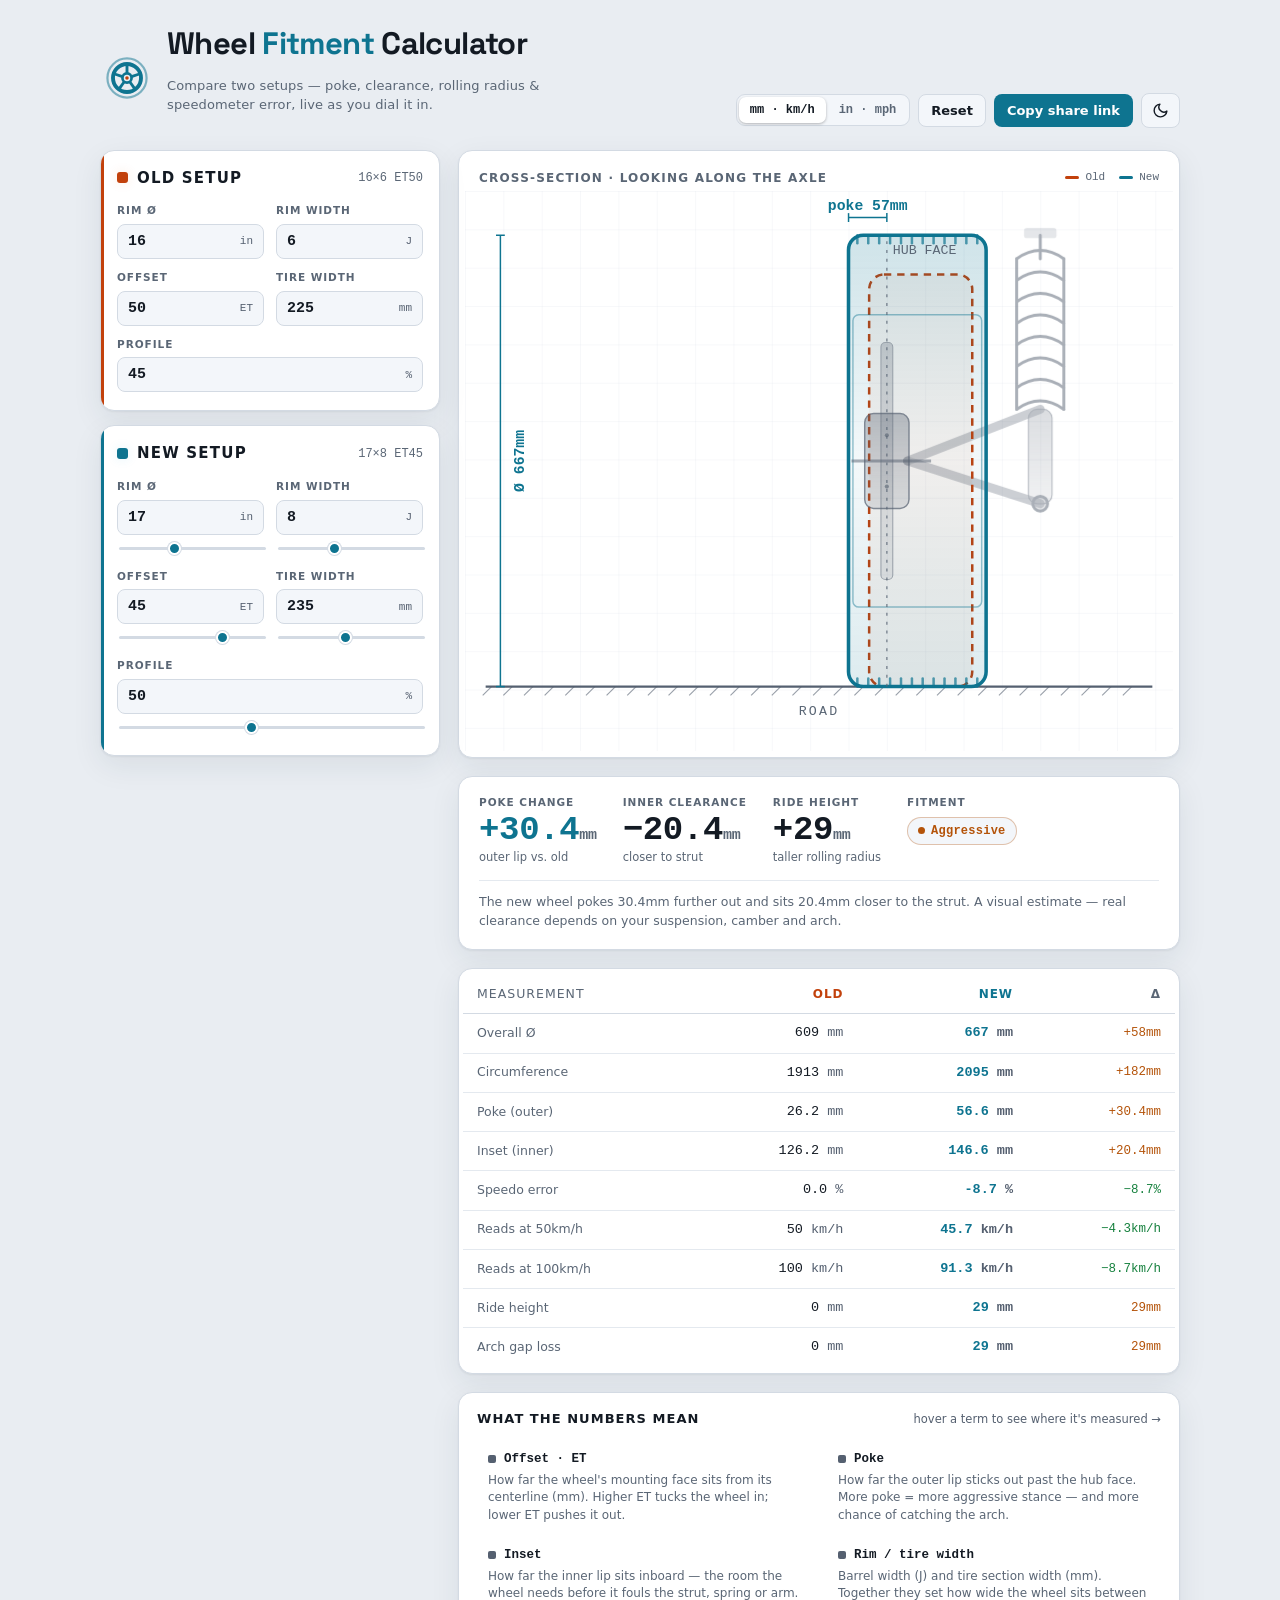
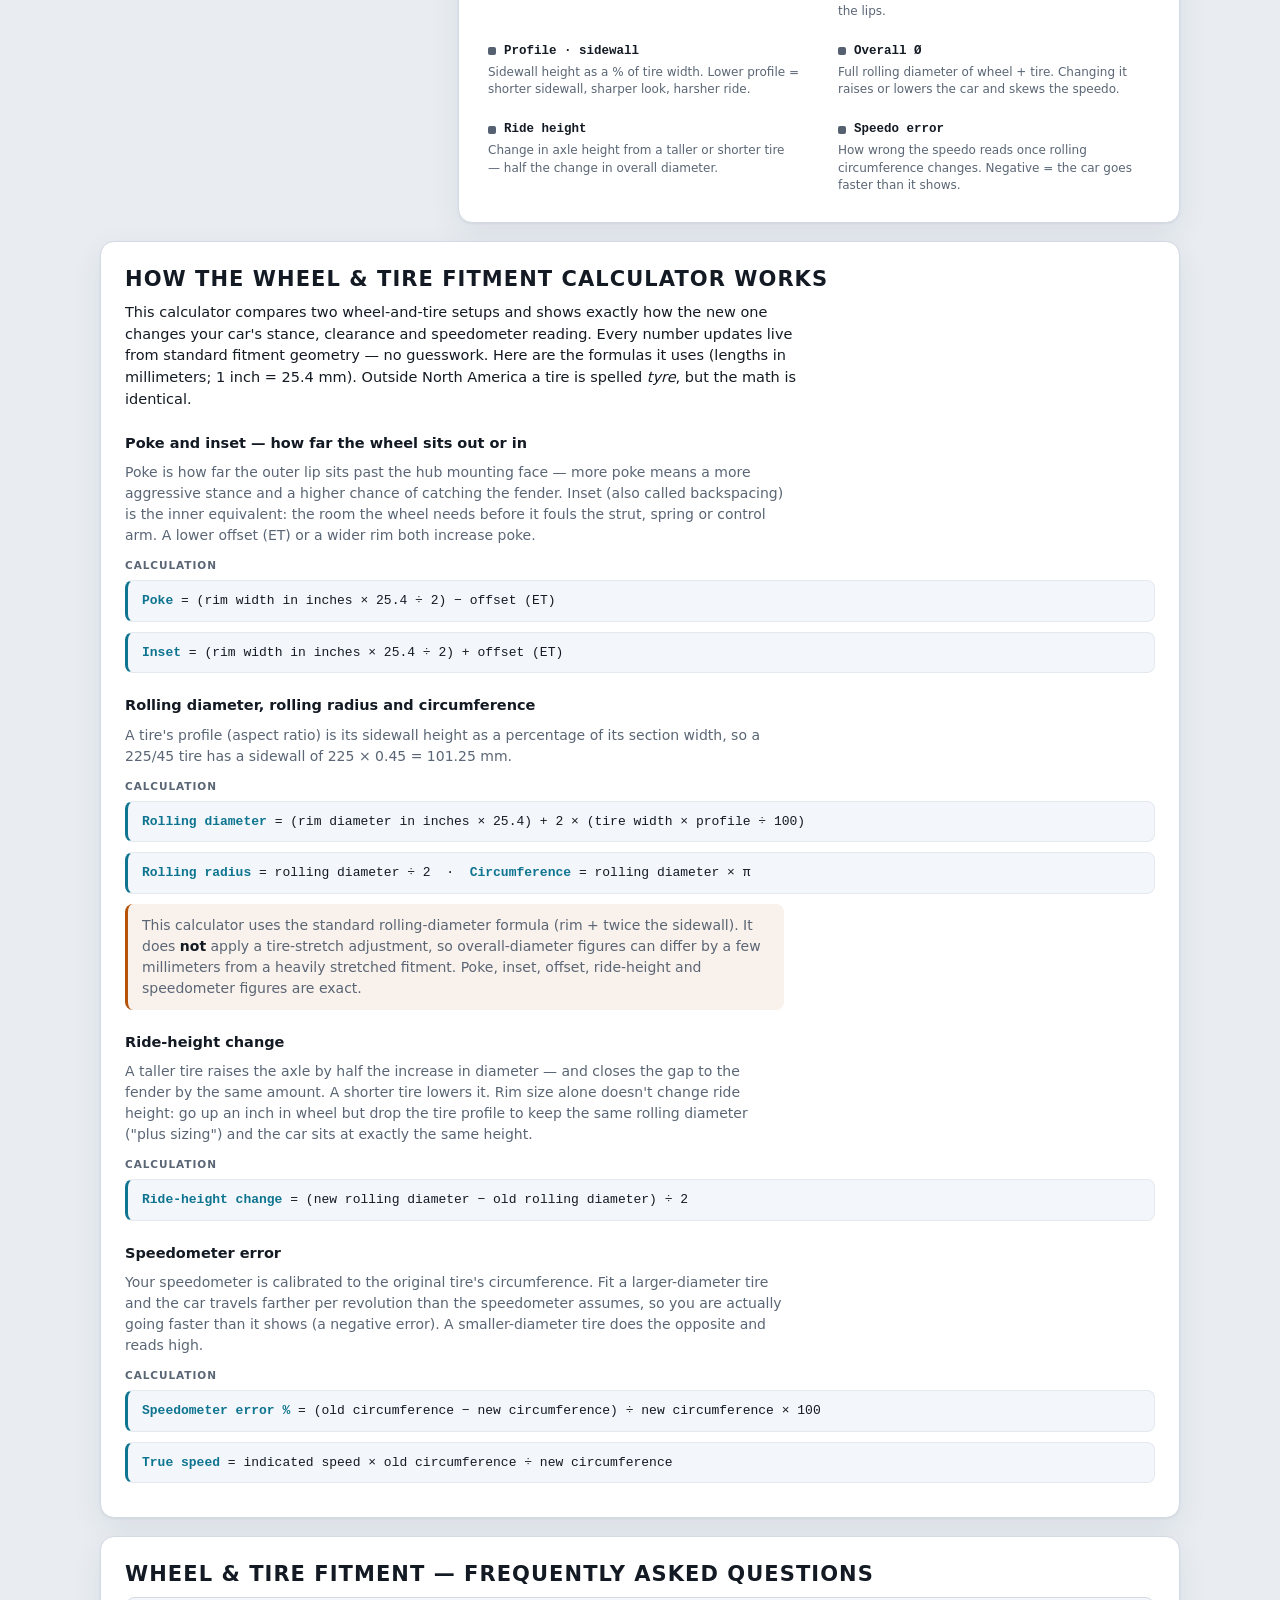
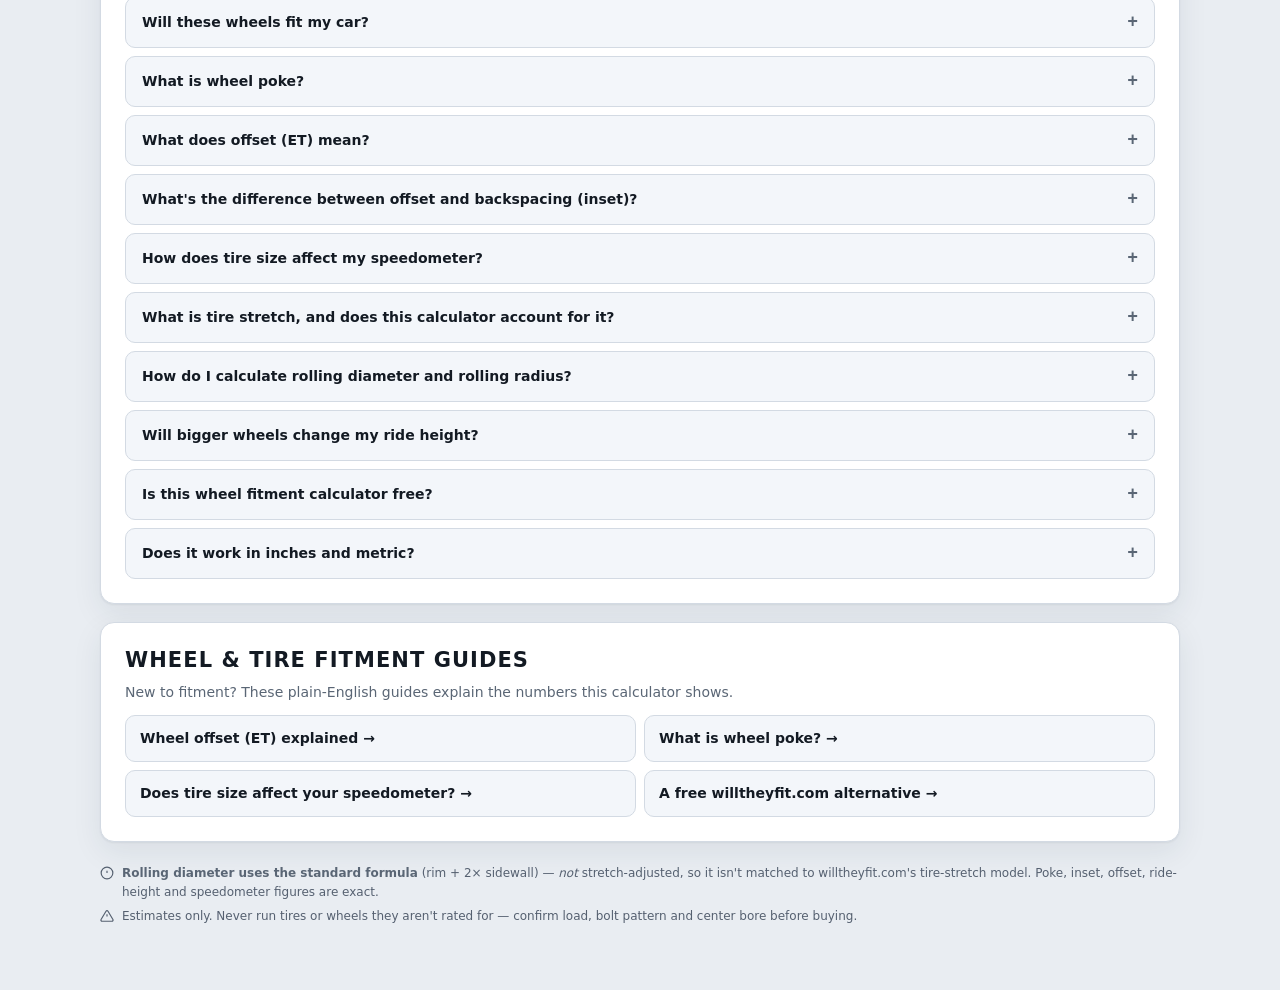
==== commit e4b72198: "Add guide pages (content layer) + WebSite/Org schema, IndexNow, clean URLs Grow beyond the single ca" ====
--- a/index.html
+++ b/index.html
@@ -6,7 +6,10 @@
 <meta name="robots" content="index, follow, max-image-preview:large">
 <title>Wheel &amp; Tire Fitment Calculator — Poke, Offset &amp; Speedo Error</title>
 <link rel="canonical" href="https://wheelfitmentcalculator.com/">
+<link rel="icon" href="/favicon.ico" sizes="48x48">
 <link rel="icon" href="/favicon.svg" type="image/svg+xml">
+<link rel="icon" type="image/png" sizes="96x96" href="/favicon-96.png">
+<link rel="apple-touch-icon" href="/apple-touch-icon.png">
 <meta name="theme-color" content="#0b0e12" media="(prefers-color-scheme: dark)">
 <meta name="theme-color" content="#e9edf2" media="(prefers-color-scheme: light)">
 <meta property="og:type" content="website">
@@ -215,6 +218,10 @@
 
   /* long-form content sections (SEO / AEO copy) */
   .content { display: flex; flex-direction: column; gap: 18px; margin-top: 18px; }
+  .guide-links { display: grid; grid-template-columns: 1fr 1fr; gap: 8px; margin-top: 4px; }
+  @media (max-width: 560px) { .guide-links { grid-template-columns: 1fr; } }
+  .guide-links a { display: block; background: var(--surface-2); border: 1px solid var(--line); border-radius: 10px; padding: 12px 14px; color: var(--ink); font-weight: 600; font-size: 14px; text-decoration: none; transition: border-color .12s; }
+  .guide-links a:hover { border-color: var(--ink-faint); }
   .prose { padding: 22px 24px 24px; }
   .prose h2 { font-family: var(--font-cond); text-transform: uppercase; letter-spacing: .05em; font-size: clamp(18px, 3vw, 21px); font-weight: 800; margin: 0 0 6px; }
   .prose > p, .prose h3 + p { max-width: 74ch; }
@@ -457,6 +464,17 @@
         </details>
       </div>
     </section>
+
+    <section class="panel prose" id="guides">
+      <h2>Wheel &amp; tire fitment guides</h2>
+      <p>New to fitment? These plain-English guides explain the numbers this calculator shows.</p>
+      <div class="guide-links">
+        <a href="/guides/wheel-offset-et-explained">Wheel offset (ET) explained →</a>
+        <a href="/guides/what-is-wheel-poke">What is wheel poke? →</a>
+        <a href="/guides/tire-size-and-speedometer-error">Does tire size affect your speedometer? →</a>
+        <a href="/guides/willtheyfit-alternative">A free willtheyfit.com alternative →</a>
+      </div>
+    </section>
   </div>
   </main>
 
@@ -474,6 +492,15 @@
 
 <div class="toast" id="toast">Link copied</div>
 
+<script type="application/ld+json">
+{
+  "@context": "https://schema.org",
+  "@graph": [
+    { "@type": "Organization", "@id": "https://wheelfitmentcalculator.com/#org", "name": "Wheel Fitment Calculator", "url": "https://wheelfitmentcalculator.com/", "logo": "https://wheelfitmentcalculator.com/favicon-96.png" },
+    { "@type": "WebSite", "@id": "https://wheelfitmentcalculator.com/#website", "name": "Wheel Fitment Calculator", "url": "https://wheelfitmentcalculator.com/", "publisher": { "@id": "https://wheelfitmentcalculator.com/#org" }, "inLanguage": "en" }
+  ]
+}
+</script>
 <script type="application/ld+json">
 {
   "@context": "https://schema.org",
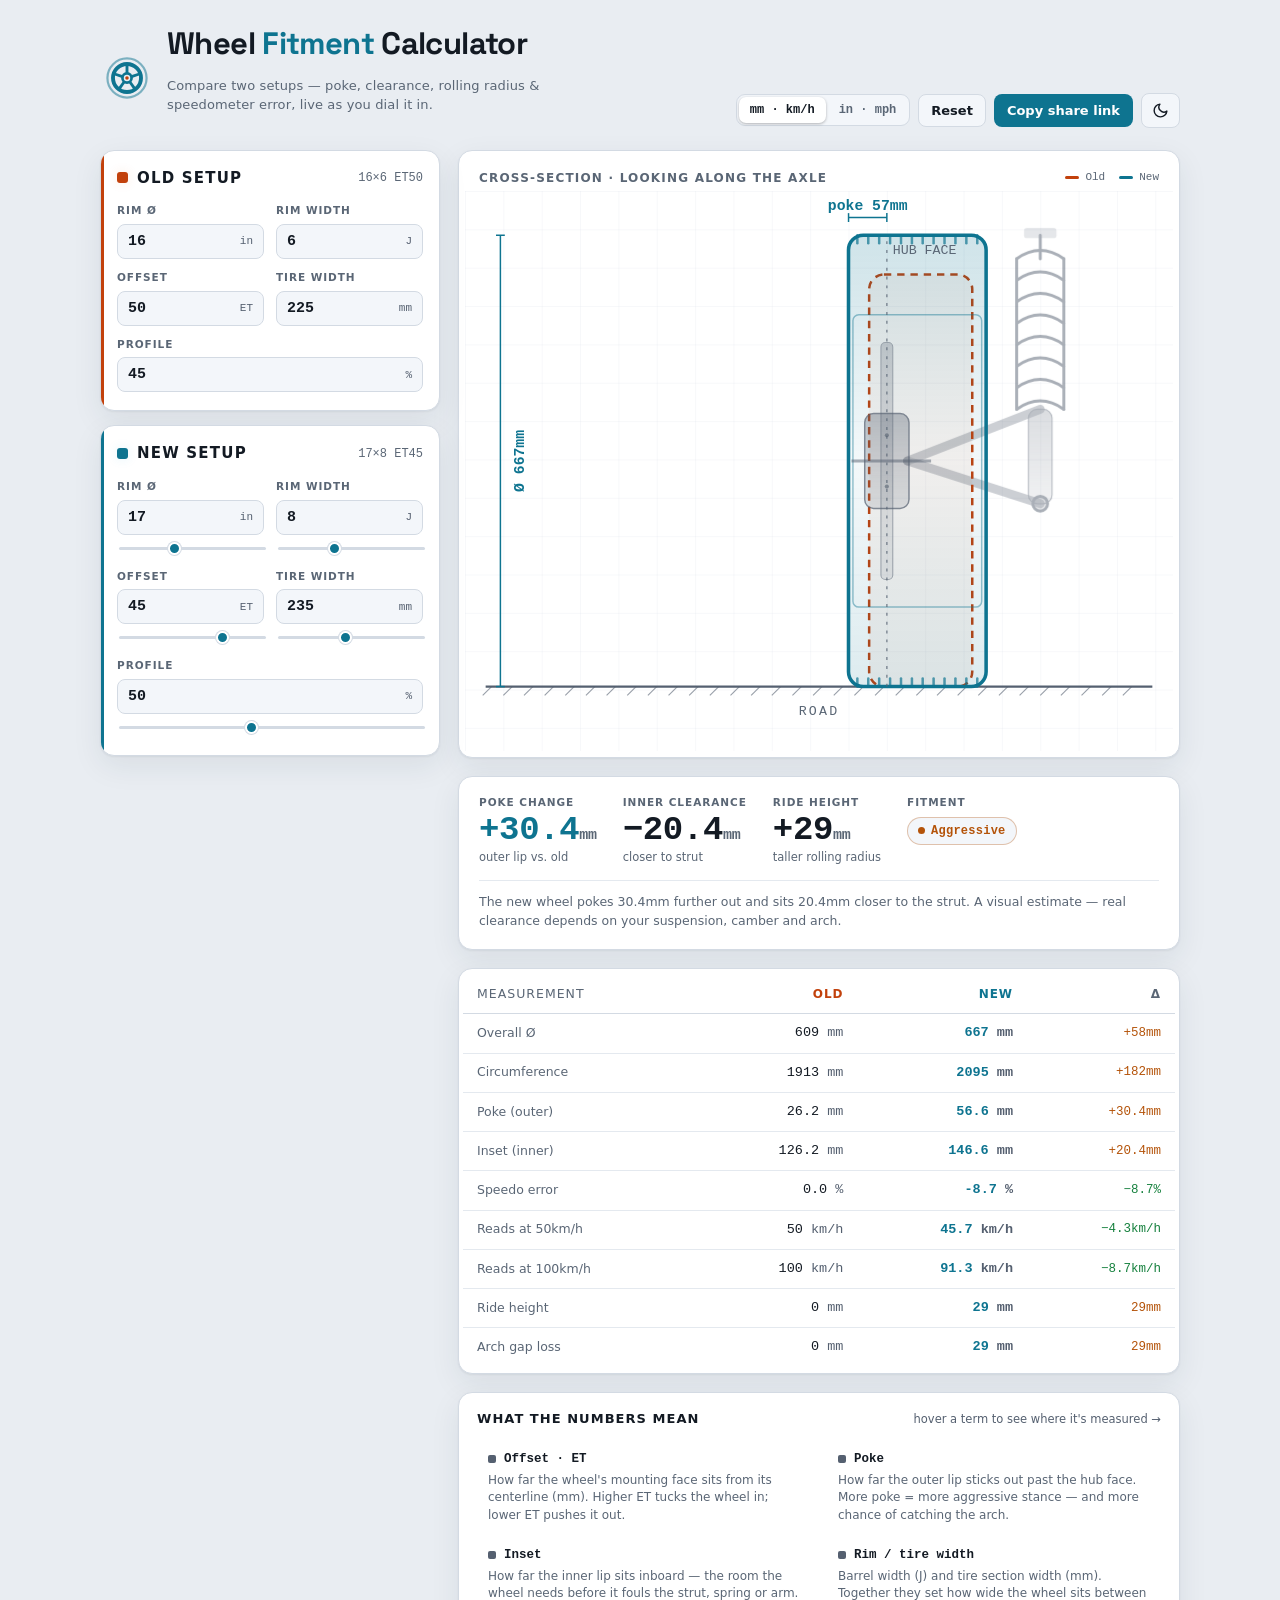
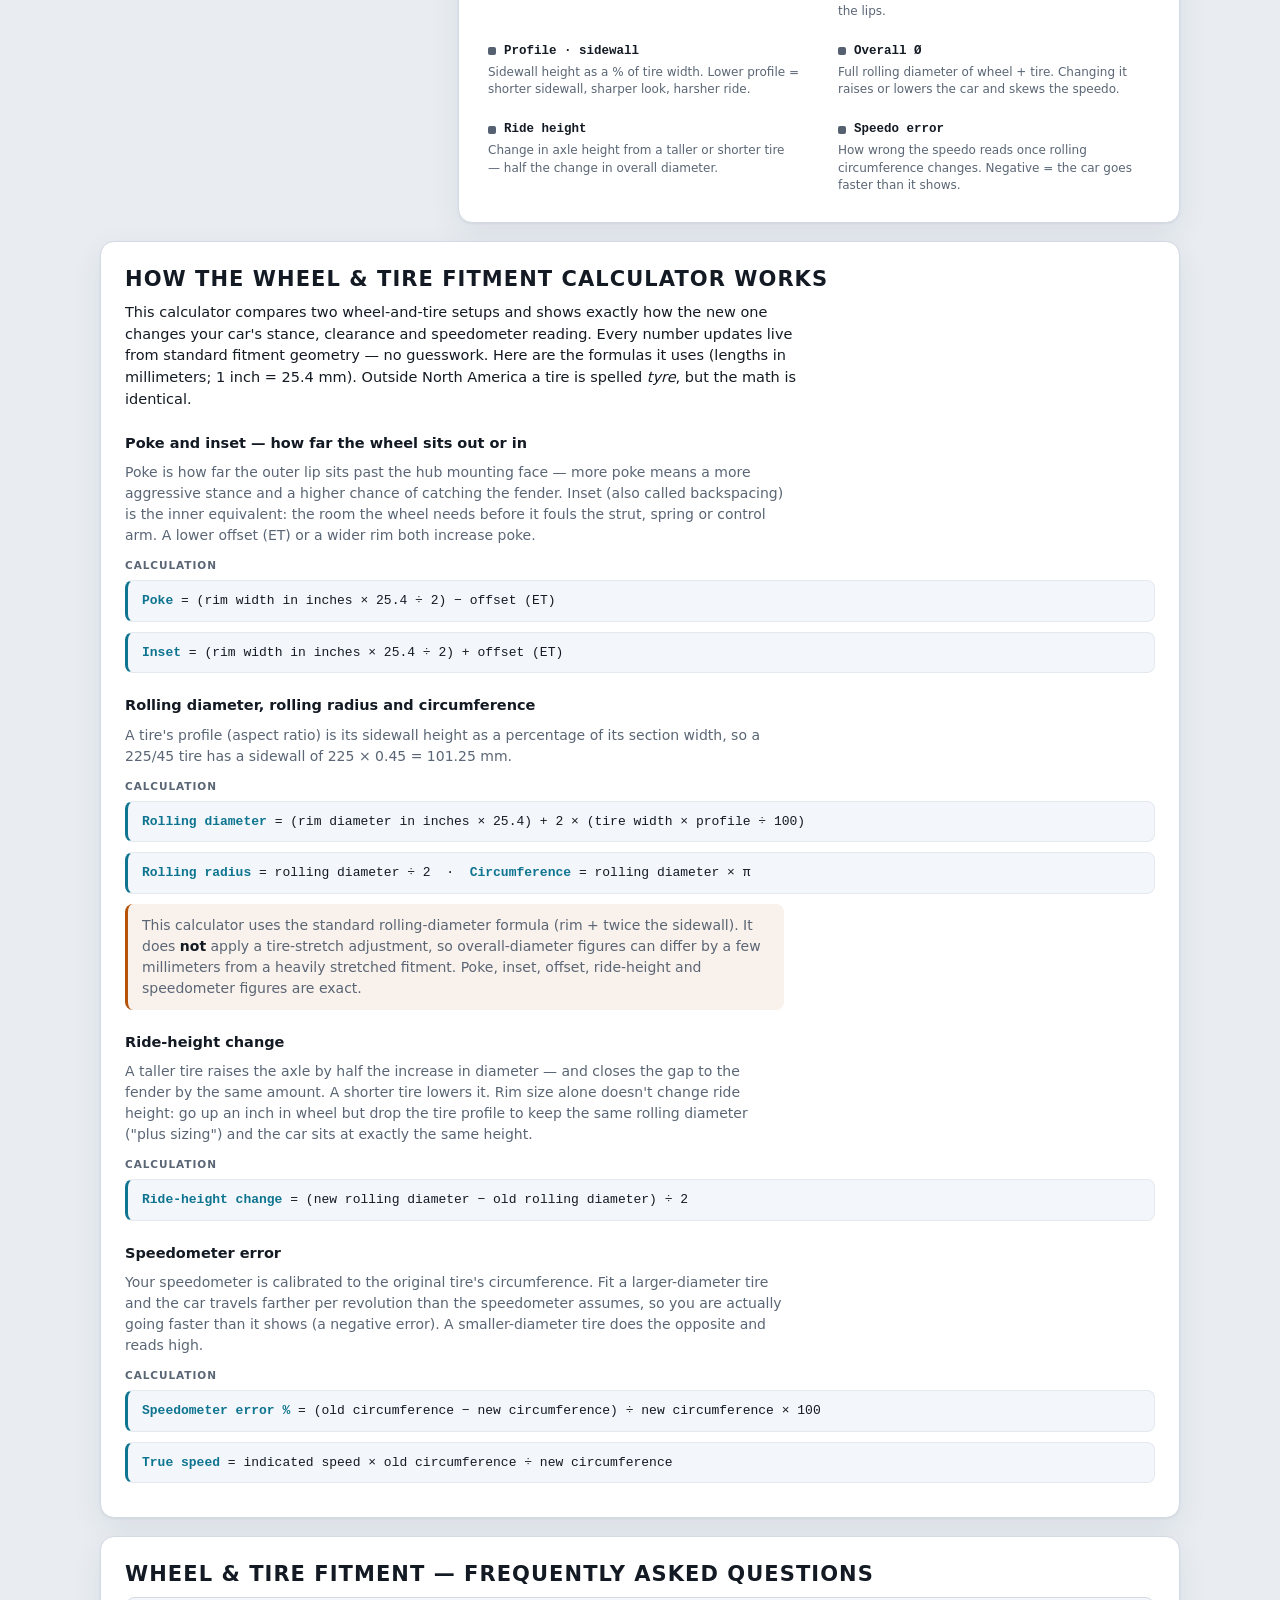
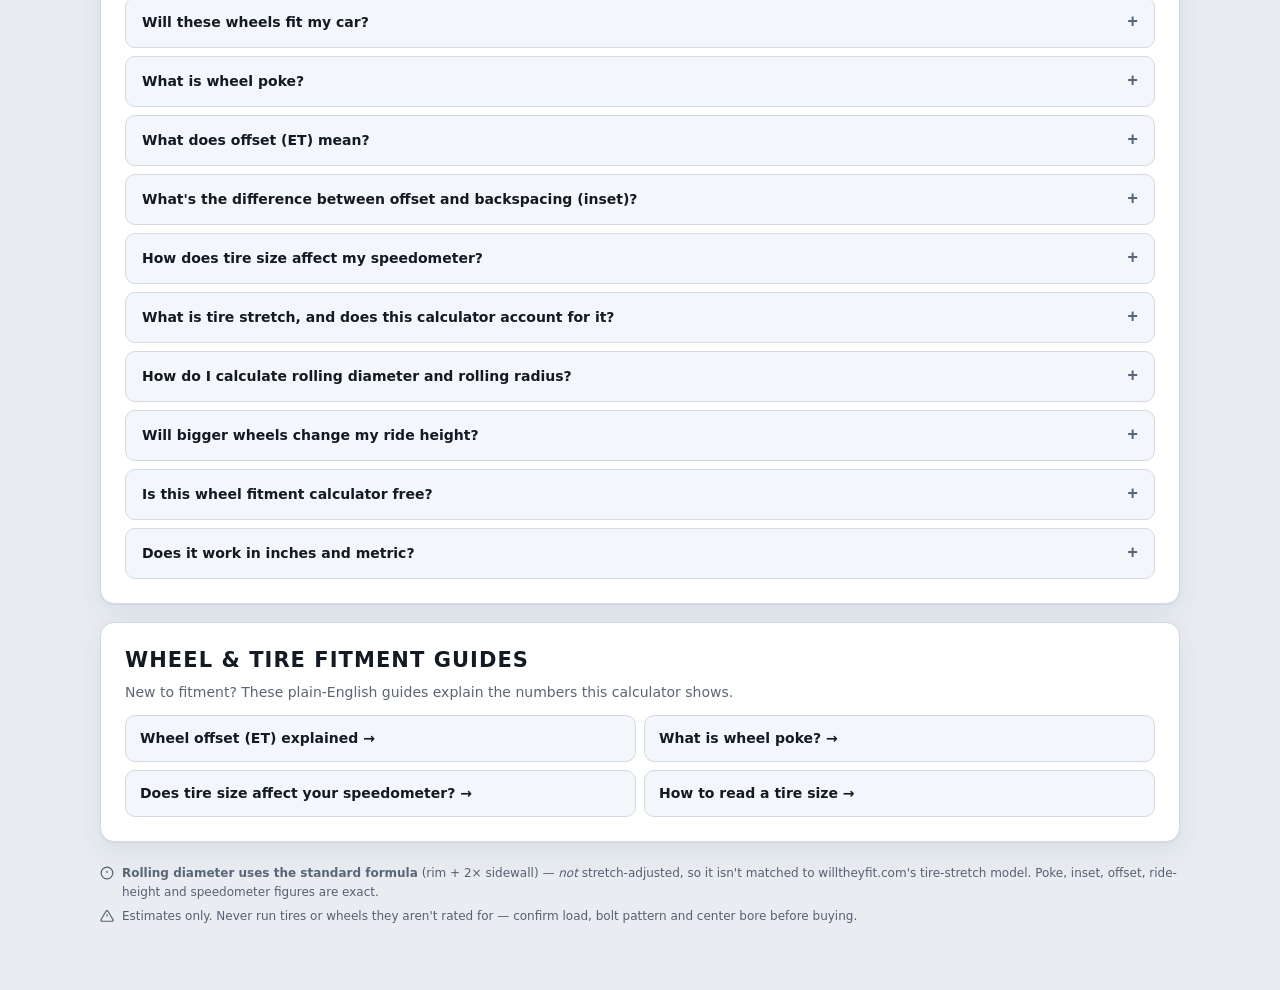
==== commit 920fa5c3: "Swap willtheyfit-alternative guide for a tire-size-reading guide - Remove guides/willtheyfit-alterna" ====
--- a/index.html
+++ b/index.html
@@ -472,7 +472,7 @@
         <a href="/guides/wheel-offset-et-explained">Wheel offset (ET) explained →</a>
         <a href="/guides/what-is-wheel-poke">What is wheel poke? →</a>
         <a href="/guides/tire-size-and-speedometer-error">Does tire size affect your speedometer? →</a>
-        <a href="/guides/willtheyfit-alternative">A free willtheyfit.com alternative →</a>
+        <a href="/guides/how-to-read-a-tire-size">How to read a tire size →</a>
       </div>
     </section>
   </div>
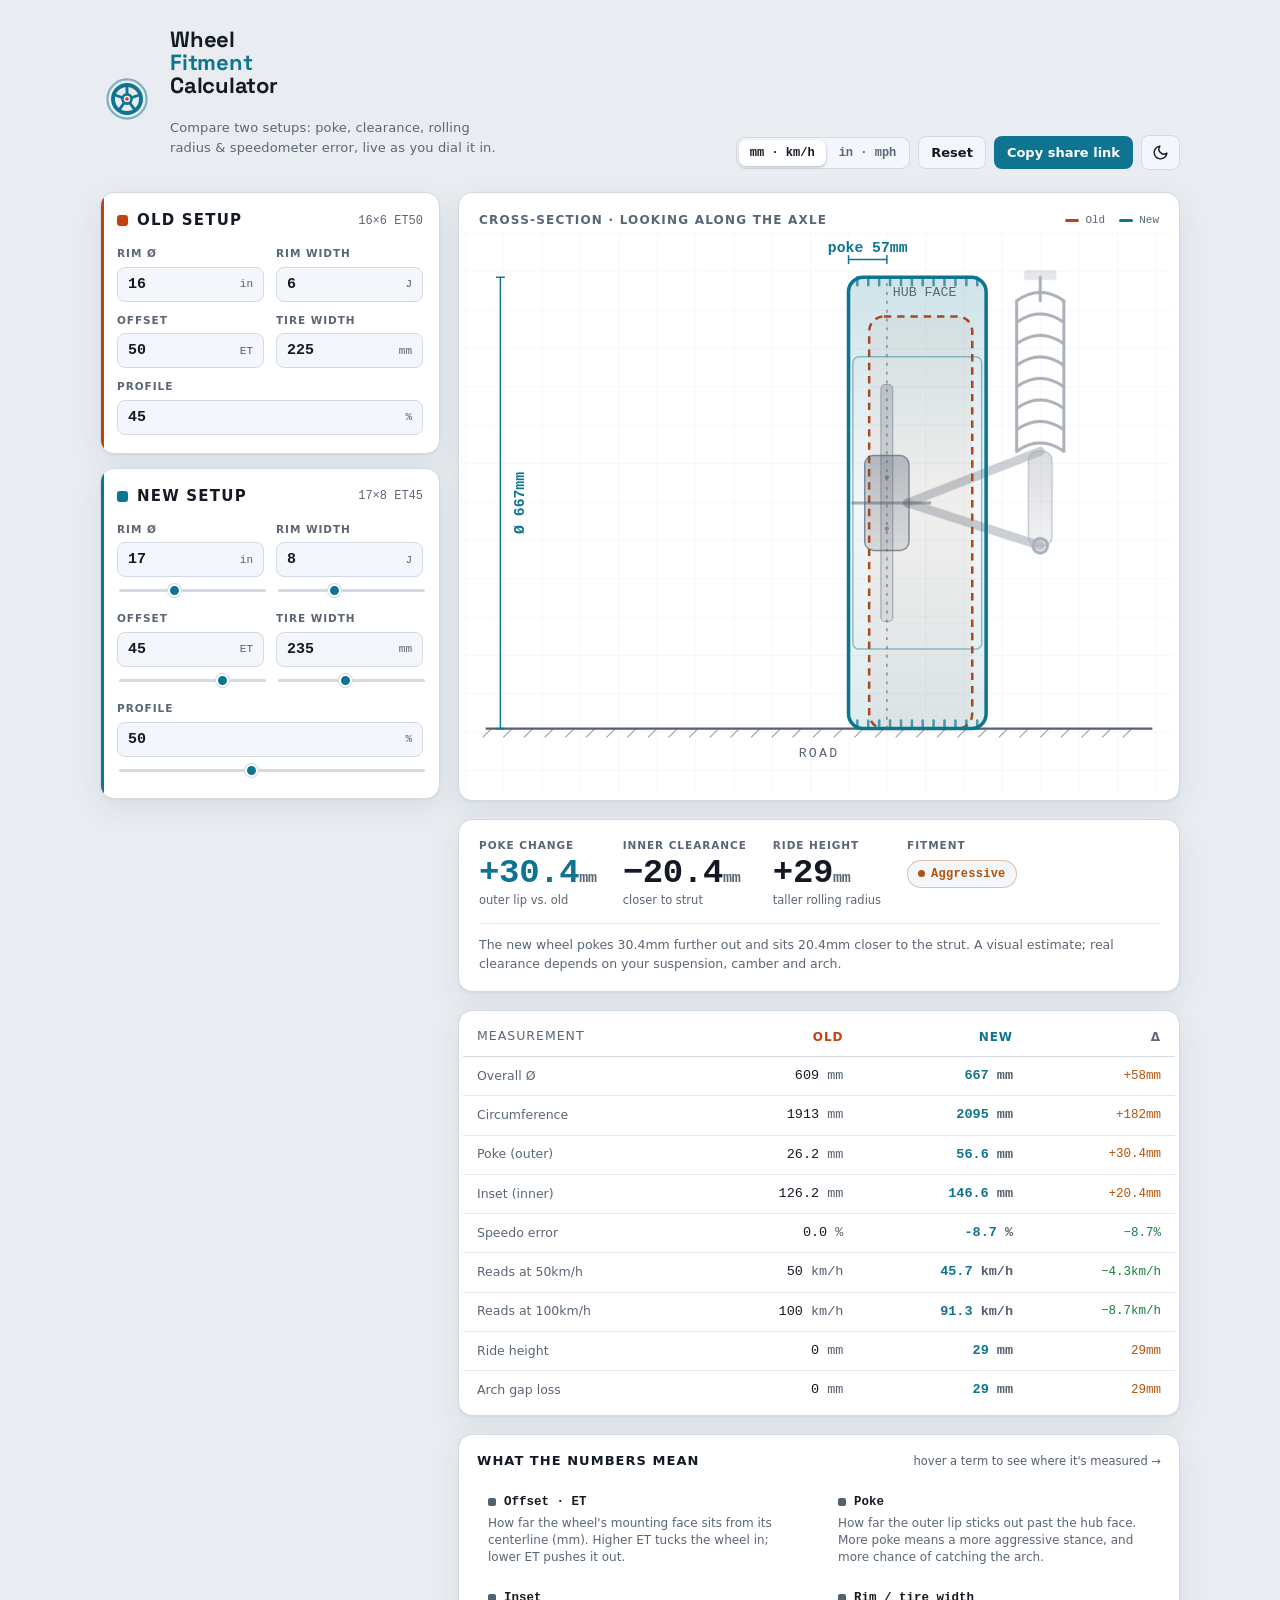
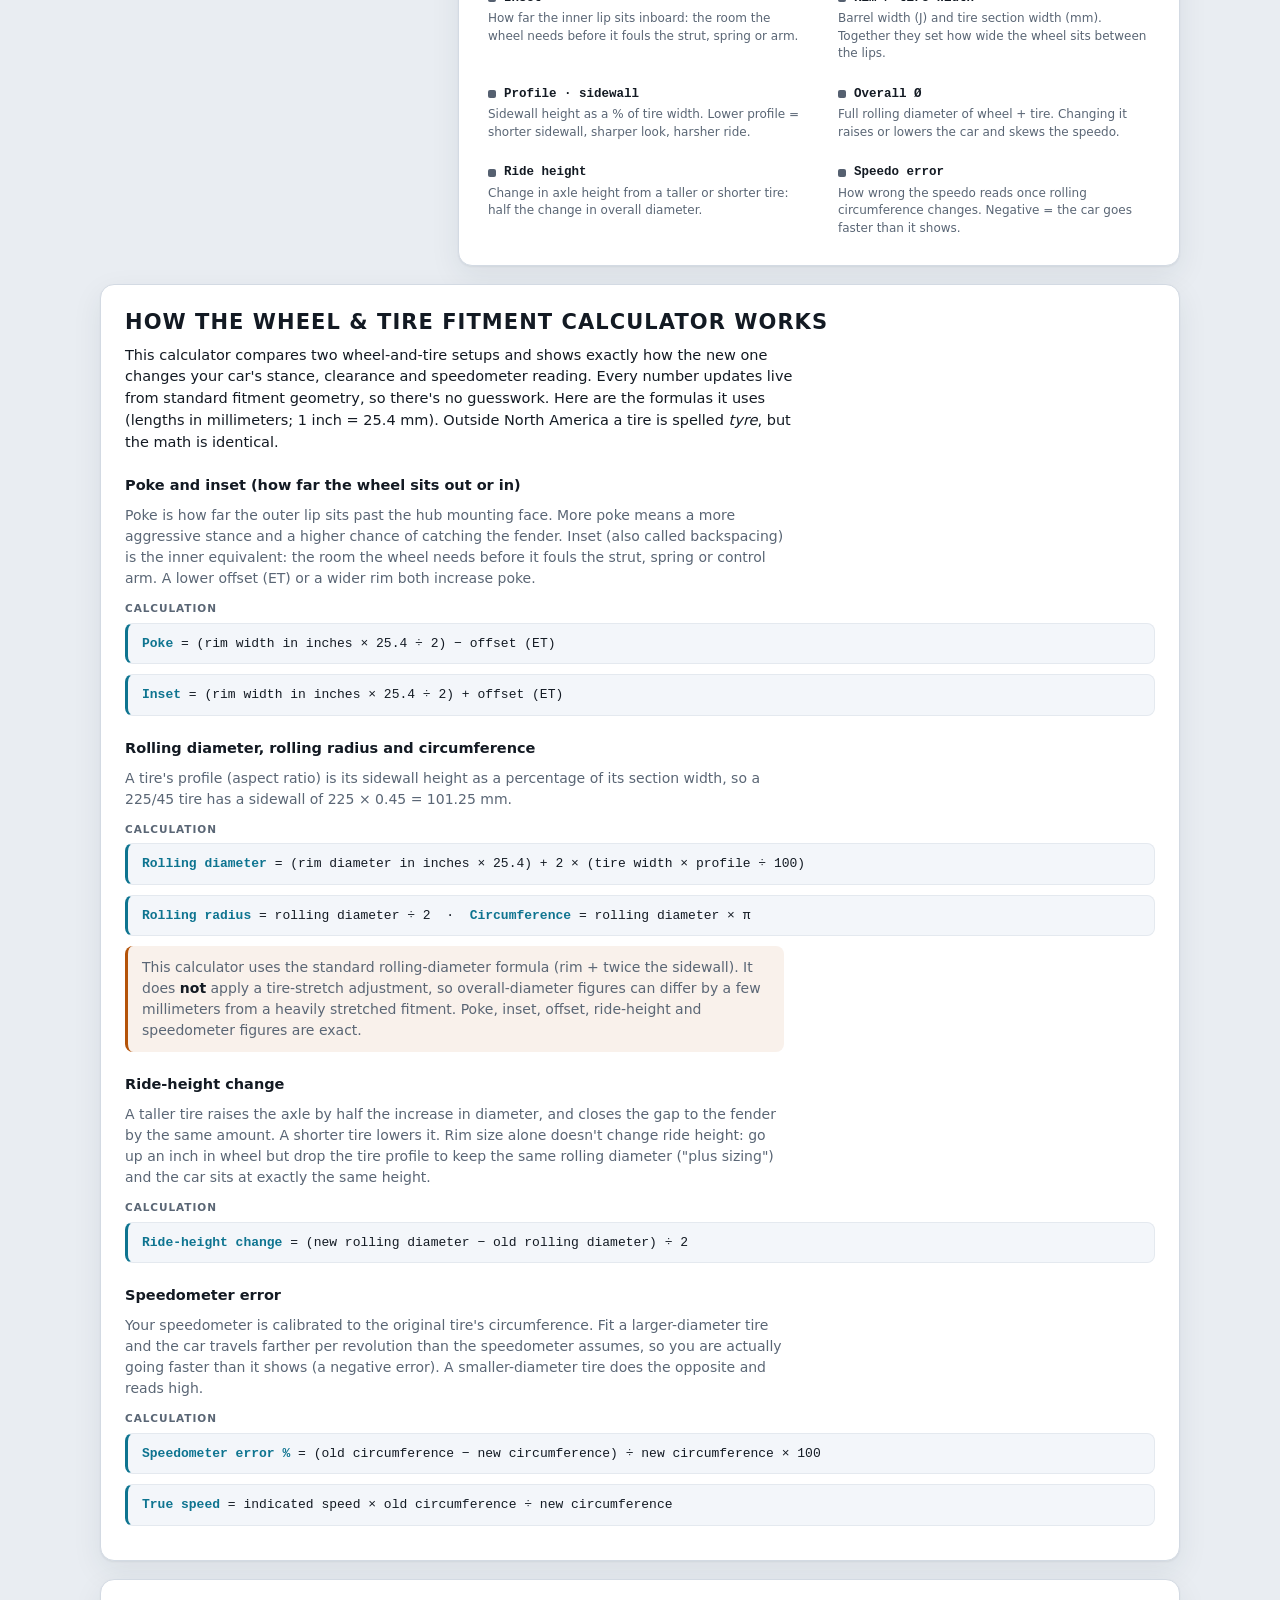
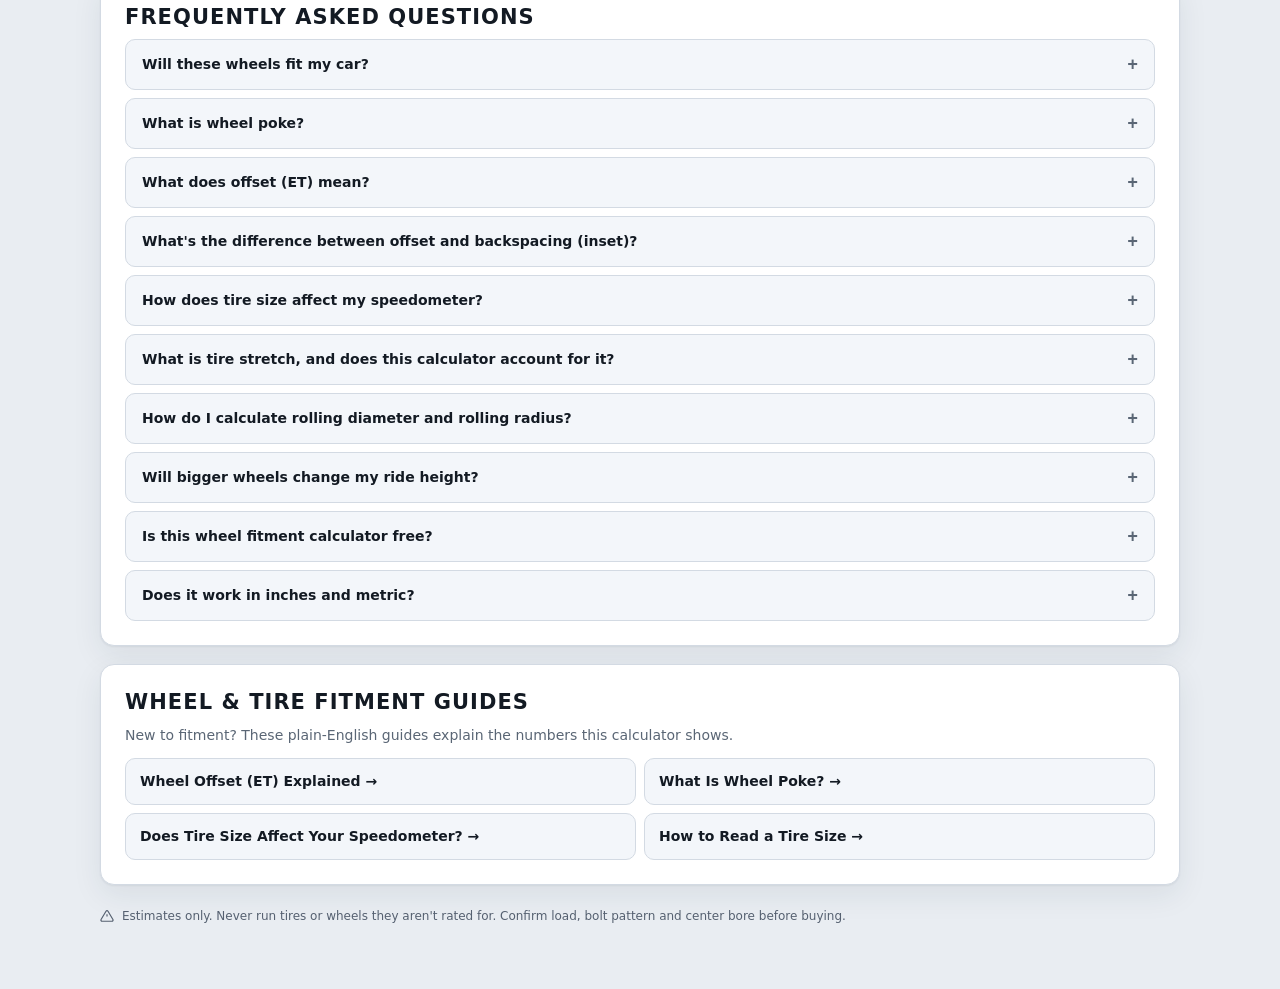
==== commit dc41153f: "Copy pass: no em dashes, Title Case guide labels, redesigned CTA, stacked logo - Remove every em das" ====
--- a/index.html
+++ b/index.html
@@ -4,7 +4,7 @@
 <meta name="viewport" content="width=device-width, initial-scale=1">
 <meta name="description" content="Free wheel &amp; tire fitment calculator. Compare two setups and see poke, offset (ET), inset, rolling diameter, ride-height change and speedometer error update live.">
 <meta name="robots" content="index, follow, max-image-preview:large">
-<title>Wheel &amp; Tire Fitment Calculator — Poke, Offset &amp; Speedo Error</title>
+<title>Wheel &amp; Tire Fitment Calculator: Poke, Offset &amp; Speedo Error</title>
 <link rel="canonical" href="https://wheelfitmentcalculator.com/">
 <link rel="icon" href="/favicon.ico" sizes="48x48">
 <link rel="icon" href="/favicon.svg" type="image/svg+xml">
@@ -20,7 +20,7 @@
 <meta property="og:image" content="https://wheelfitmentcalculator.com/og-image.png">
 <meta property="og:image:width" content="1200">
 <meta property="og:image:height" content="630">
-<meta property="og:image:alt" content="Wheel and tire fitment calculator — cross-section diagram showing poke, offset and clearance.">
+<meta property="og:image:alt" content="Wheel and tire fitment calculator with a cross-section diagram showing poke, offset and clearance.">
 <meta name="twitter:card" content="summary_large_image">
 <meta name="twitter:title" content="Wheel &amp; Tire Fitment Calculator">
 <meta name="twitter:description" content="Compare two wheel setups and see poke, offset (ET), inset, rolling diameter, ride-height change and speedometer error update live.">
@@ -74,12 +74,12 @@
   .wrap { max-width: 1120px; margin: 0 auto; padding: 28px 20px 64px; }
 
   header { display: flex; align-items: flex-end; justify-content: space-between; gap: 16px; flex-wrap: wrap; margin-bottom: 22px; }
-  .brand { display: flex; align-items: center; gap: 13px; }
+  .brand { display: flex; align-items: center; gap: 16px; }
   .brand-mark { width: 54px; height: 54px; flex: none; }
-  .brand-text { display: flex; flex-direction: column; gap: 3px; }
-  .site-title { font-family: 'Space Grotesk', var(--font-ui); font-weight: 700; font-size: clamp(22px, 4.4vw, 31px); letter-spacing: -0.02em; line-height: 1.02; margin: 0; color: var(--ink); }
+  .brand-text { display: flex; flex-direction: column; gap: 8px; }
+  .site-title { display: flex; flex-direction: column; align-items: flex-start; font-family: 'Space Grotesk', var(--font-ui); font-weight: 700; font-size: clamp(17px, 3.4vw, 22px); letter-spacing: -0.01em; line-height: 1.05; margin: 0; color: var(--ink); }
   .site-title .ttl-accent { color: var(--new); }
-  .tagline { color: var(--ink-dim); font-size: 13px; max-width: 48ch; letter-spacing: 0.01em; }
+  .tagline { color: var(--ink-dim); font-size: 13px; max-width: 40ch; letter-spacing: 0.01em; }
   .tagline strong { color: var(--ink); font-weight: 600; }
   .head-actions { display: flex; gap: 8px; align-items: center; flex-wrap: wrap; }
 
@@ -294,8 +294,8 @@
         <circle cx="16" cy="16" r="1.05" fill="var(--existing)"/>
       </svg>
       <div class="brand-text">
-        <h1 class="site-title">Wheel <span class="ttl-accent">Fitment</span> Calculator</h1>
-        <p class="tagline">Compare two setups — poke, clearance, rolling radius &amp; speedometer error, live as you dial it in.</p>
+        <h1 class="site-title"><span>Wheel</span><span class="ttl-accent">Fitment</span><span>Calculator</span></h1>
+        <p class="tagline">Compare two setups: poke, clearance, rolling radius &amp; speedometer error, live as you dial it in.</p>
       </div>
     </div>
     <div class="head-actions">
@@ -377,12 +377,12 @@
         <h2 class="gloss-head">What the numbers mean <span>hover a term to see where it's measured →</span></h2>
         <dl>
           <div class="term" data-hl="et"><dt><span class="g-dot"></span>Offset · ET</dt><dd>How far the wheel's mounting face sits from its centerline (mm). Higher ET tucks the wheel in; lower ET pushes it out.</dd></div>
-          <div class="term" data-hl="poke"><dt><span class="g-dot"></span>Poke</dt><dd>How far the outer lip sticks out past the hub face. More poke = more aggressive stance — and more chance of catching the arch.</dd></div>
-          <div class="term" data-hl="inset"><dt><span class="g-dot"></span>Inset</dt><dd>How far the inner lip sits inboard — the room the wheel needs before it fouls the strut, spring or arm.</dd></div>
+          <div class="term" data-hl="poke"><dt><span class="g-dot"></span>Poke</dt><dd>How far the outer lip sticks out past the hub face. More poke means a more aggressive stance, and more chance of catching the arch.</dd></div>
+          <div class="term" data-hl="inset"><dt><span class="g-dot"></span>Inset</dt><dd>How far the inner lip sits inboard: the room the wheel needs before it fouls the strut, spring or arm.</dd></div>
           <div class="term" data-hl="width"><dt><span class="g-dot"></span>Rim / tire width</dt><dd>Barrel width (J) and tire section width (mm). Together they set how wide the wheel sits between the lips.</dd></div>
           <div class="term" data-hl="sidewall"><dt><span class="g-dot"></span>Profile · sidewall</dt><dd>Sidewall height as a % of tire width. Lower profile = shorter sidewall, sharper look, harsher ride.</dd></div>
           <div class="term" data-hl="diameter"><dt><span class="g-dot"></span>Overall Ø</dt><dd>Full rolling diameter of wheel + tire. Changing it raises or lowers the car and skews the speedo.</dd></div>
-          <div class="term" data-hl="ride"><dt><span class="g-dot"></span>Ride height</dt><dd>Change in axle height from a taller or shorter tire — half the change in overall diameter.</dd></div>
+          <div class="term" data-hl="ride"><dt><span class="g-dot"></span>Ride height</dt><dd>Change in axle height from a taller or shorter tire: half the change in overall diameter.</dd></div>
           <div class="term" data-hl="speedo"><dt><span class="g-dot"></span>Speedo error</dt><dd>How wrong the speedo reads once rolling circumference changes. Negative = the car goes faster than it shows.</dd></div>
         </dl>
       </div>
@@ -392,10 +392,10 @@
   <div class="content">
     <section class="panel prose" id="how">
       <h2>How the wheel &amp; tire fitment calculator works</h2>
-      <p class="lead">This calculator compares two wheel-and-tire setups and shows exactly how the new one changes your car's stance, clearance and speedometer reading. Every number updates live from standard fitment geometry — no guesswork. Here are the formulas it uses (lengths in millimeters; 1 inch = 25.4 mm). Outside North America a tire is spelled <em>tyre</em>, but the math is identical.</p>
-
-      <h3>Poke and inset — how far the wheel sits out or in</h3>
-      <p>Poke is how far the outer lip sits past the hub mounting face — more poke means a more aggressive stance and a higher chance of catching the fender. Inset (also called backspacing) is the inner equivalent: the room the wheel needs before it fouls the strut, spring or control arm. A lower offset (ET) or a wider rim both increase poke.</p>
+      <p class="lead">This calculator compares two wheel-and-tire setups and shows exactly how the new one changes your car's stance, clearance and speedometer reading. Every number updates live from standard fitment geometry, so there's no guesswork. Here are the formulas it uses (lengths in millimeters; 1 inch = 25.4 mm). Outside North America a tire is spelled <em>tyre</em>, but the math is identical.</p>
+
+      <h3>Poke and inset (how far the wheel sits out or in)</h3>
+      <p>Poke is how far the outer lip sits past the hub mounting face. More poke means a more aggressive stance and a higher chance of catching the fender. Inset (also called backspacing) is the inner equivalent: the room the wheel needs before it fouls the strut, spring or control arm. A lower offset (ET) or a wider rim both increase poke.</p>
       <div class="calc-label">Calculation</div>
       <div class="formula"><b>Poke</b> = (rim width in inches × 25.4 ÷ 2) − offset (ET)</div>
       <div class="formula"><b>Inset</b> = (rim width in inches × 25.4 ÷ 2) + offset (ET)</div>
@@ -408,7 +408,7 @@
       <p class="note-inline">This calculator uses the standard rolling-diameter formula (rim + twice the sidewall). It does <strong>not</strong> apply a tire-stretch adjustment, so overall-diameter figures can differ by a few millimeters from a heavily stretched fitment. Poke, inset, offset, ride-height and speedometer figures are exact.</p>
 
       <h3>Ride-height change</h3>
-      <p>A taller tire raises the axle by half the increase in diameter — and closes the gap to the fender by the same amount. A shorter tire lowers it. Rim size alone doesn't change ride height: go up an inch in wheel but drop the tire profile to keep the same rolling diameter ("plus sizing") and the car sits at exactly the same height.</p>
+      <p>A taller tire raises the axle by half the increase in diameter, and closes the gap to the fender by the same amount. A shorter tire lowers it. Rim size alone doesn't change ride height: go up an inch in wheel but drop the tire profile to keep the same rolling diameter ("plus sizing") and the car sits at exactly the same height.</p>
       <div class="calc-label">Calculation</div>
       <div class="formula"><b>Ride-height change</b> = (new rolling diameter − old rolling diameter) ÷ 2</div>
 
@@ -420,11 +420,11 @@
     </section>
 
     <section class="panel prose faq" id="faq">
-      <h2>Wheel &amp; tire fitment — frequently asked questions</h2>
+      <h2>Frequently asked questions</h2>
       <div class="faq-list">
         <details class="faq-item">
           <summary>Will these wheels fit my car?</summary>
-          <div class="faq-a"><p>This calculator estimates how a new wheel and tire setup changes poke, inner clearance, rolling diameter and speedometer accuracy versus your current setup — the fastest way to compare two fitments side by side. It can't guarantee a fit on its own, though: real-world clearance also depends on your bolt pattern, center bore, suspension, camber, fender rolling and ride height. Always confirm those, plus the tire's load rating, before buying.</p></div>
+          <div class="faq-a"><p>This calculator estimates how a new wheel and tire setup changes poke, inner clearance, rolling diameter and speedometer accuracy versus your current setup, which is the fastest way to compare two fitments side by side. It can't guarantee a fit on its own, though: real-world clearance also depends on your bolt pattern, center bore, suspension, camber, fender rolling and ride height. Always confirm those, plus the tire's load rating, before buying.</p></div>
         </details>
         <details class="faq-item">
           <summary>What is wheel poke?</summary>
@@ -436,7 +436,7 @@
         </details>
         <details class="faq-item">
           <summary>What's the difference between offset and backspacing (inset)?</summary>
-          <div class="faq-a"><p>Offset is measured from the wheel's centerline, while inset — also called backspacing — is measured from the inner lip and tells you how much room the wheel needs before it hits the strut, spring or control arm. This calculator shows both at once so you can check outer stance and inner clearance together.</p></div>
+          <div class="faq-a"><p>Offset is measured from the wheel's centerline, while inset (also called backspacing) is measured from the inner lip and tells you how much room the wheel needs before it hits the strut, spring or control arm. This calculator shows both at once so you can check outer stance and inner clearance together.</p></div>
         </details>
         <details class="faq-item">
           <summary>How does tire size affect my speedometer?</summary>
@@ -460,7 +460,7 @@
         </details>
         <details class="faq-item">
           <summary>Does it work in inches and metric?</summary>
-          <div class="faq-a"><p>Yes — switch between metric (millimeters, km/h) and imperial (inches, mph) at the top of the page. Enter wheel widths and offsets in the units printed on the wheel and every result updates instantly. (Outside North America, "tire" is spelled "tyre" and this tyre size calculator works exactly the same.)</p></div>
+          <div class="faq-a"><p>Yes. Switch between metric (millimeters, km/h) and imperial (inches, mph) at the top of the page. Enter wheel widths and offsets in the units printed on the wheel and every result updates instantly. (Outside North America, "tire" is spelled "tyre" and this tyre size calculator works exactly the same.)</p></div>
         </details>
       </div>
     </section>
@@ -469,10 +469,10 @@
       <h2>Wheel &amp; tire fitment guides</h2>
       <p>New to fitment? These plain-English guides explain the numbers this calculator shows.</p>
       <div class="guide-links">
-        <a href="/guides/wheel-offset-et-explained">Wheel offset (ET) explained →</a>
-        <a href="/guides/what-is-wheel-poke">What is wheel poke? →</a>
-        <a href="/guides/tire-size-and-speedometer-error">Does tire size affect your speedometer? →</a>
-        <a href="/guides/how-to-read-a-tire-size">How to read a tire size →</a>
+        <a href="/guides/wheel-offset-et-explained">Wheel Offset (ET) Explained →</a>
+        <a href="/guides/what-is-wheel-poke">What Is Wheel Poke? →</a>
+        <a href="/guides/tire-size-and-speedometer-error">Does Tire Size Affect Your Speedometer? →</a>
+        <a href="/guides/how-to-read-a-tire-size">How to Read a Tire Size →</a>
       </div>
     </section>
   </div>
@@ -480,12 +480,8 @@
 
   <footer>
     <div class="flag">
-      <svg viewBox="0 0 24 24" fill="none" stroke="currentColor" stroke-width="2"><circle cx="12" cy="12" r="10"/><path d="M12 8v4M12 16h.01"/></svg>
-      <span><strong style="color:var(--ink-dim)">Rolling diameter uses the standard formula</strong> (rim + 2× sidewall) — <em>not</em> stretch-adjusted, so it isn't matched to willtheyfit.com's tire-stretch model. Poke, inset, offset, ride-height and speedometer figures are exact.</span>
-    </div>
-    <div class="flag">
       <svg viewBox="0 0 24 24" fill="none" stroke="currentColor" stroke-width="2"><path d="M10.29 3.86 1.82 18a2 2 0 0 0 1.71 3h16.94a2 2 0 0 0 1.71-3L13.71 3.86a2 2 0 0 0-3.42 0z"/><path d="M12 9v4M12 17h.01"/></svg>
-      <span>Estimates only. Never run tires or wheels they aren't rated for — confirm load, bolt pattern and center bore before buying.</span>
+      <span>Estimates only. Never run tires or wheels they aren't rated for. Confirm load, bolt pattern and center bore before buying.</span>
     </div>
   </footer>
 </div>
@@ -529,16 +525,16 @@
   "@context": "https://schema.org",
   "@type": "FAQPage",
   "mainEntity": [
-    { "@type": "Question", "name": "Will these wheels fit my car?", "acceptedAnswer": { "@type": "Answer", "text": "This calculator estimates how a new wheel and tire setup changes poke, inner clearance, rolling diameter and speedometer accuracy versus your current setup — the fastest way to compare two fitments side by side. It can't guarantee a fit on its own: real-world clearance also depends on your bolt pattern, center bore, suspension, camber, fender rolling and ride height. Always confirm those, plus the tire's load rating, before buying." } },
+    { "@type": "Question", "name": "Will these wheels fit my car?", "acceptedAnswer": { "@type": "Answer", "text": "This calculator estimates how a new wheel and tire setup changes poke, inner clearance, rolling diameter and speedometer accuracy versus your current setup, which is the fastest way to compare two fitments side by side. It can't guarantee a fit on its own: real-world clearance also depends on your bolt pattern, center bore, suspension, camber, fender rolling and ride height. Always confirm those, plus the tire's load rating, before buying." } },
     { "@type": "Question", "name": "What is wheel poke?", "acceptedAnswer": { "@type": "Answer", "text": "Poke is how far the outer face of the wheel and tire sticks out past the hub mounting face. More poke gives a more aggressive stance but raises the chance of the tire catching the fender. It is calculated as poke = (rim width in inches × 25.4 ÷ 2) − offset (ET)." } },
     { "@type": "Question", "name": "What does offset (ET) mean?", "acceptedAnswer": { "@type": "Answer", "text": "Offset, stamped ET on a wheel, is the distance in millimeters between the wheel's mounting face and its true centerline. A higher ET tucks the wheel further under the car; a lower or negative ET pushes it outward for more poke. Offset is the single biggest factor in how a wheel sits in the arch." } },
-    { "@type": "Question", "name": "What's the difference between offset and backspacing (inset)?", "acceptedAnswer": { "@type": "Answer", "text": "Offset is measured from the wheel's centerline, while inset — also called backspacing — is measured from the inner lip and tells you how much room the wheel needs before it hits the strut, spring or control arm. This calculator shows both at once so you can check outer stance and inner clearance together." } },
+    { "@type": "Question", "name": "What's the difference between offset and backspacing (inset)?", "acceptedAnswer": { "@type": "Answer", "text": "Offset is measured from the wheel's centerline, while inset (also called backspacing) is measured from the inner lip and tells you how much room the wheel needs before it hits the strut, spring or control arm. This calculator shows both at once so you can check outer stance and inner clearance together." } },
     { "@type": "Question", "name": "How does tire size affect my speedometer?", "acceptedAnswer": { "@type": "Answer", "text": "Your speedometer is calibrated to the rolling circumference of the original tire. A larger-diameter tire covers more ground per revolution, so the car goes faster than the speedometer reads; a smaller tire makes it read high. The calculator shows the exact speedometer error percentage and your true speed at any indicated speed." } },
     { "@type": "Question", "name": "What is tire stretch, and does this calculator account for it?", "acceptedAnswer": { "@type": "Answer", "text": "Tire stretch is mounting a narrower tire on a wider rim so the sidewall pulls inward at an angle. This calculator uses the standard rolling-diameter formula (rim + twice the sidewall) and does not model stretch, so overall-diameter numbers can differ by a few millimeters on a heavily stretched setup. Poke, inset, offset, ride-height and speedometer figures are unaffected and exact." } },
     { "@type": "Question", "name": "How do I calculate rolling diameter and rolling radius?", "acceptedAnswer": { "@type": "Answer", "text": "Rolling diameter = (rim diameter in inches × 25.4) + 2 × (tire width × profile ÷ 100), and rolling radius is half of that. For example, a 225/45 R17 tire measures 17 × 25.4 + 2 × (225 × 0.45) = 431.8 + 202.5 = 634.3 mm in diameter." } },
     { "@type": "Question", "name": "Will bigger wheels change my ride height?", "acceptedAnswer": { "@type": "Answer", "text": "Only overall rolling diameter changes ride height, not rim size on its own. If you go up an inch in wheel but drop the tire profile to keep the same rolling diameter (plus sizing), ride height stays the same. This calculator reports the ride-height change as half the difference in rolling diameter between your two setups." } },
     { "@type": "Question", "name": "Is this wheel fitment calculator free?", "acceptedAnswer": { "@type": "Answer", "text": "Yes. This is a free, browser-based wheel and tire fitment calculator with no sign-up and no app to install. It works on desktop and mobile, in metric or imperial units, and nothing you enter ever leaves your browser." } },
-    { "@type": "Question", "name": "Does it work in inches and metric?", "acceptedAnswer": { "@type": "Answer", "text": "Yes — switch between metric (millimeters, km/h) and imperial (inches, mph) at the top of the page. Enter wheel widths and offsets in the units printed on the wheel and every result updates instantly. Outside North America, tire is spelled tyre and this tyre size calculator works exactly the same." } }
+    { "@type": "Question", "name": "Does it work in inches and metric?", "acceptedAnswer": { "@type": "Answer", "text": "Yes. Switch between metric (millimeters, km/h) and imperial (inches, mph) at the top of the page. Enter wheel widths and offsets in the units printed on the wheel and every result updates instantly. Outside North America, tire is spelled tyre and this tyre size calculator works exactly the same." } }
   ]
 }
 </script>
@@ -605,7 +601,7 @@
 
     var dirP = pokeD>=0 ? "pokes "+dStr(pokeD,1)+uD()+" further out" : "tucks "+dStr(-pokeD,1)+uD()+" further in";
     var dirS = strutD>=0 ? "sits "+dStr(strutD,1)+uD()+" closer to the strut" : "sits "+dStr(-strutD,1)+uD()+" further from the strut";
-    $("note").textContent = "The new wheel "+dirP+" and "+dirS+". A visual estimate — real clearance depends on your suspension, camber and arch.";
+    $("note").textContent = "The new wheel "+dirP+" and "+dirS+". A visual estimate; real clearance depends on your suspension, camber and arch.";
 
     var html = "";
     html += distRow("Overall Ø","diameter", e.D, n.D, 0, false);
@@ -675,7 +671,7 @@
     g+='<line x1="'+(sx-r)+'" y1="'+sTop+'" x2="'+(sx-r)+'" y2="'+sBot+'"/>';
     g+='<line x1="'+(sx+r)+'" y1="'+sTop+'" x2="'+(sx+r)+'" y2="'+sBot+'"/>';
     g+='<rect x="'+(sx-8)+'" y="'+sBot+'" width="16" height="'+(eyeY-sBot)+'" rx="6" fill="url(#metal)" stroke="'+c+'" stroke-width="0.75" opacity="0.85"/>'; // shock body
-    // lower eye — the joint everything meets at
+    // lower eye: the joint everything meets at
     g+='<circle cx="'+sx+'" cy="'+eyeY+'" r="5" fill="'+c+'" fill-opacity="0.3"/>';
     // knuckle: hub upright -> lower eye
     g+='<line x1="'+(hubX+14)+'" y1="'+cy+'" x2="'+sx+'" y2="'+eyeY+'" stroke-width="6" opacity="0.6"/>';
@@ -818,7 +814,7 @@
   render();
 })();
 </script>
-<!-- Privacy-friendly analytics — GoatCounter (no cookies, no consent banner needed). -->
+<!-- Privacy-friendly analytics: GoatCounter (no cookies, no consent banner needed). -->
 <script data-goatcounter="https://wheelfitmentcalculator.goatcounter.com/count"
         async src="//gc.zgo.at/count.js"></script>
 </html>
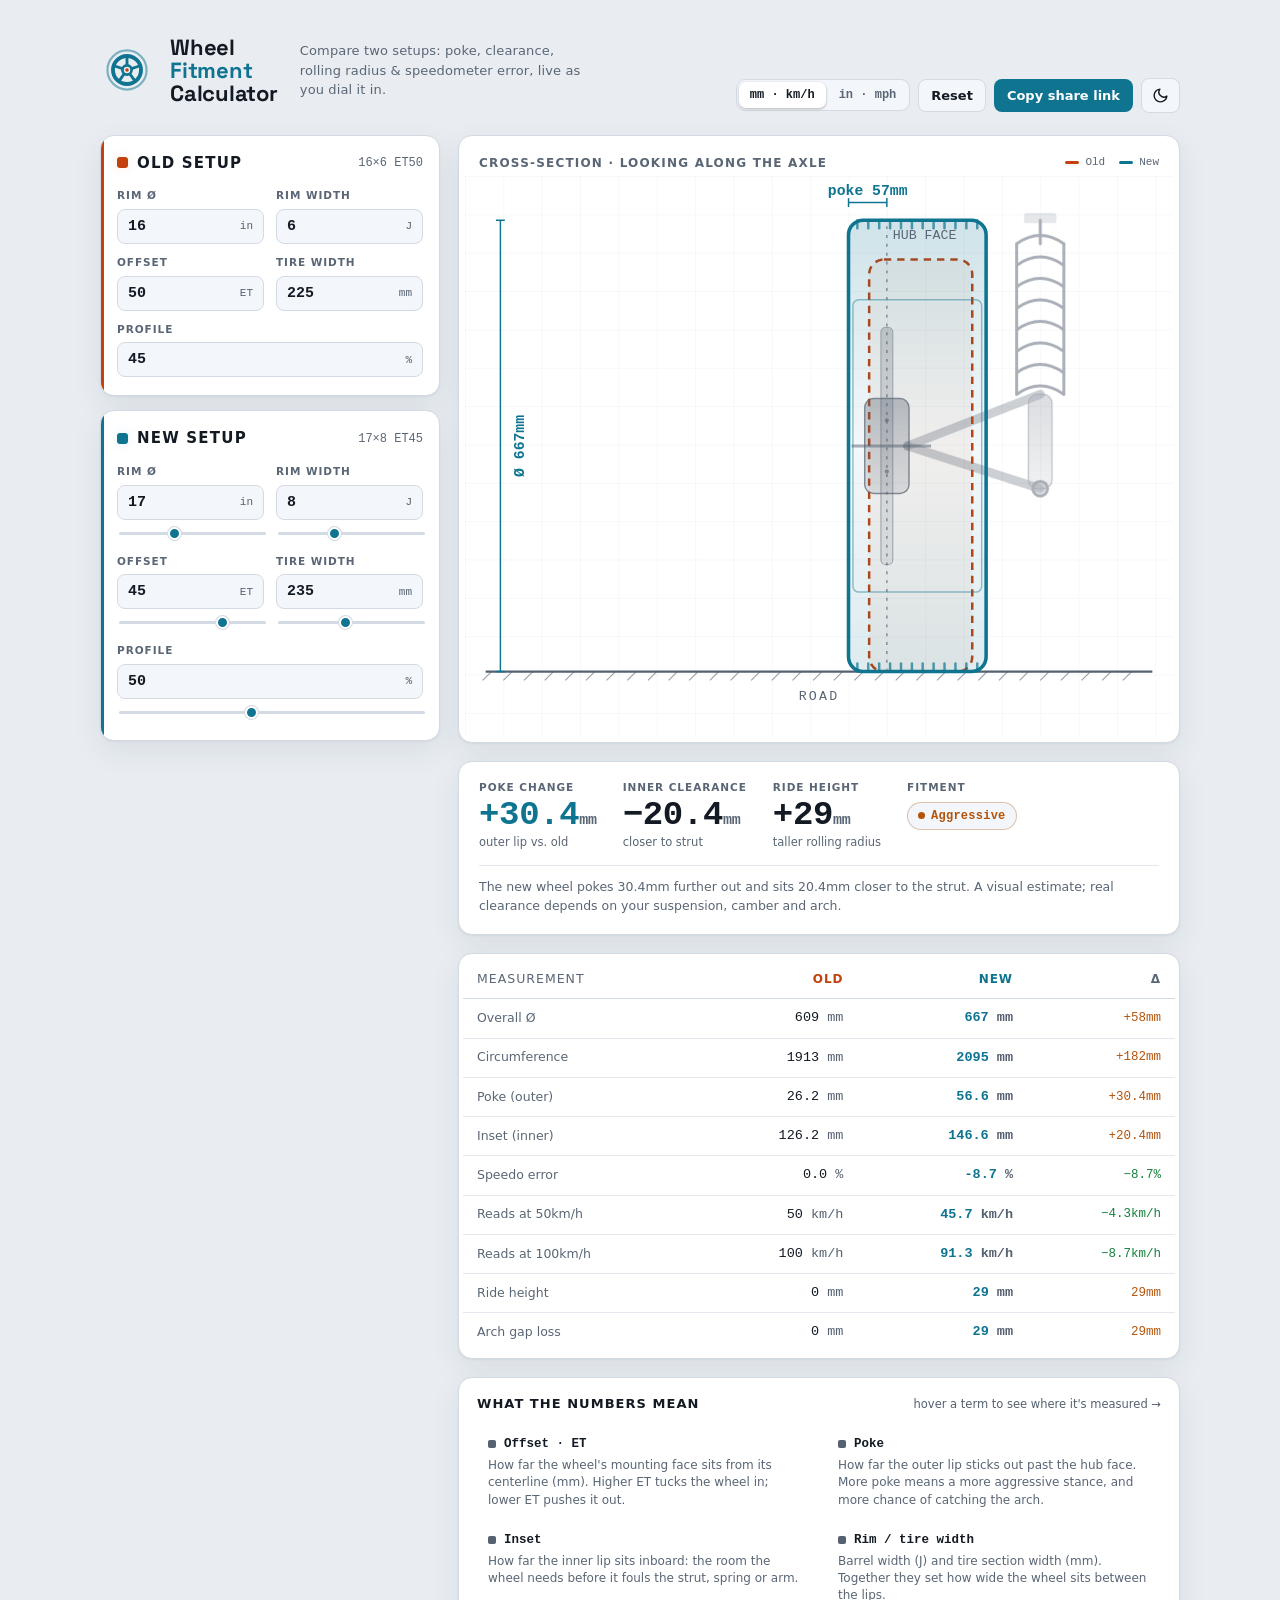
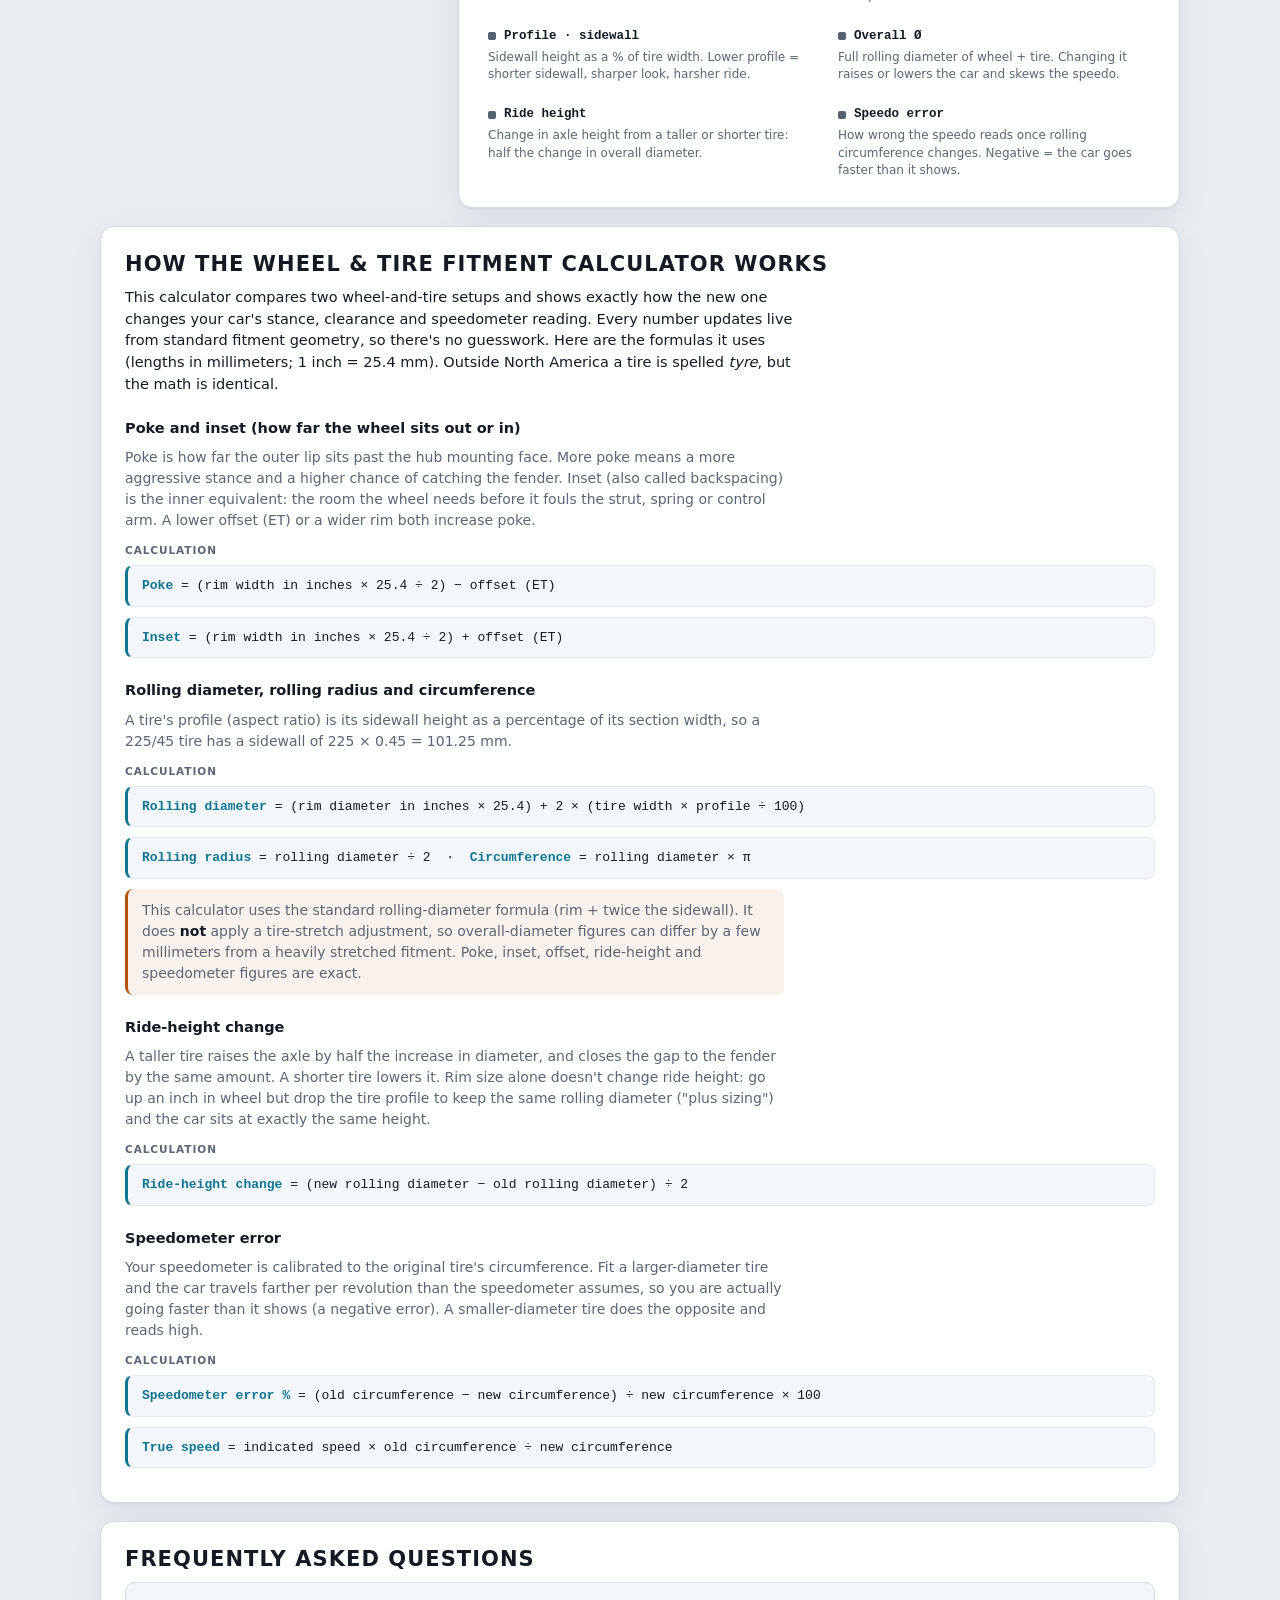
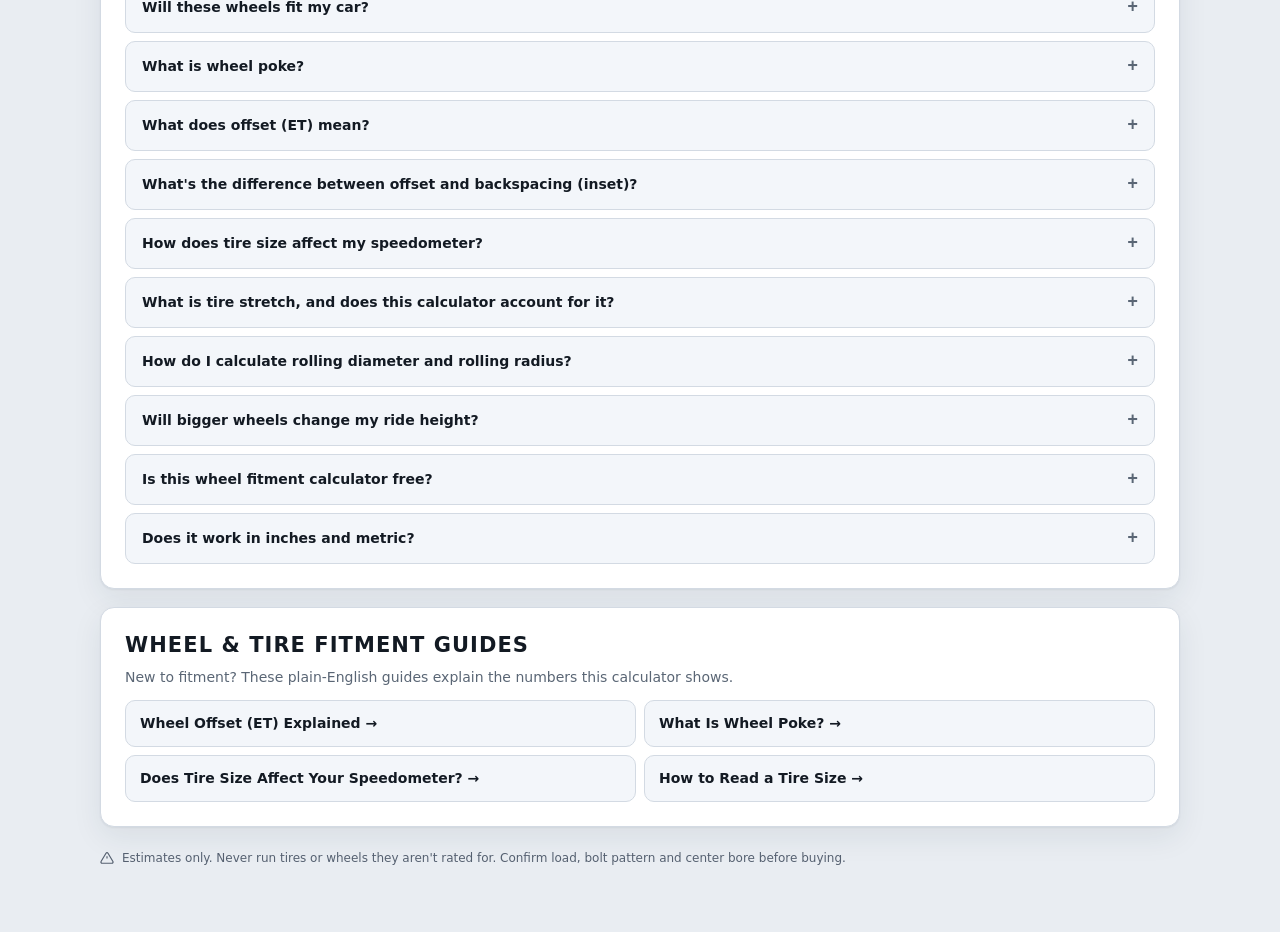
==== commit 6694b5c3: "Quiet the CTA, inline the tagline beside the logo, cross-link FAQ to guides - CTA: replace the brigh" ====
--- a/index.html
+++ b/index.html
@@ -74,12 +74,12 @@
   .wrap { max-width: 1120px; margin: 0 auto; padding: 28px 20px 64px; }
 
   header { display: flex; align-items: flex-end; justify-content: space-between; gap: 16px; flex-wrap: wrap; margin-bottom: 22px; }
-  .brand { display: flex; align-items: center; gap: 16px; }
+  .brand { display: flex; align-items: center; gap: 22px; flex-wrap: wrap; }
+  .brand-lockup { display: flex; align-items: center; gap: 16px; }
   .brand-mark { width: 54px; height: 54px; flex: none; }
-  .brand-text { display: flex; flex-direction: column; gap: 8px; }
   .site-title { display: flex; flex-direction: column; align-items: flex-start; font-family: 'Space Grotesk', var(--font-ui); font-weight: 700; font-size: clamp(17px, 3.4vw, 22px); letter-spacing: -0.01em; line-height: 1.05; margin: 0; color: var(--ink); }
   .site-title .ttl-accent { color: var(--new); }
-  .tagline { color: var(--ink-dim); font-size: 13px; max-width: 40ch; letter-spacing: 0.01em; }
+  .tagline { color: var(--ink-dim); font-size: 13px; max-width: 34ch; flex: 1 1 240px; letter-spacing: 0.01em; }
   .tagline strong { color: var(--ink); font-weight: 600; }
   .head-actions { display: flex; gap: 8px; align-items: center; flex-wrap: wrap; }
 
@@ -246,6 +246,8 @@
   .faq-a p { margin: 0 0 8px; }
   .faq-a p:last-child { margin-bottom: 0; }
   .faq-a code { font-family: var(--font-mono); font-size: 12.5px; background: var(--surface); border: 1px solid var(--line-soft); border-radius: 4px; padding: 1px 5px; color: var(--ink); }
+  .faq-more { font-size: 12.5px; }
+  .faq-more a { color: var(--new); font-weight: 600; }
 
   /* ---- responsive / touch ---- */
   img, svg, table { max-width: 100%; }
@@ -282,21 +284,21 @@
 <div class="wrap">
   <header>
     <div class="brand">
-      <svg class="brand-mark" viewBox="0 0 32 32" aria-hidden="true" focusable="false">
-        <circle cx="16" cy="16" r="11.6" fill="none" stroke="var(--new)" stroke-width="1.3" opacity="0.5"/>
-        <circle cx="16" cy="16" r="8.3" fill="none" stroke="var(--new)" stroke-width="2.3"/>
-        <line x1="16.00" y1="12.70" x2="16.00" y2="8.80" stroke="var(--new)" stroke-width="1.7" stroke-linecap="round"/>
-        <line x1="19.14" y1="14.98" x2="22.85" y2="13.78" stroke="var(--new)" stroke-width="1.7" stroke-linecap="round"/>
-        <line x1="17.94" y1="18.67" x2="20.23" y2="21.82" stroke="var(--new)" stroke-width="1.7" stroke-linecap="round"/>
-        <line x1="14.06" y1="18.67" x2="11.77" y2="21.82" stroke="var(--new)" stroke-width="1.7" stroke-linecap="round"/>
-        <line x1="12.86" y1="14.98" x2="9.15" y2="13.78" stroke="var(--new)" stroke-width="1.7" stroke-linecap="round"/>
-        <circle cx="16" cy="16" r="2.7" fill="var(--ground)" stroke="var(--new)" stroke-width="1.6"/>
-        <circle cx="16" cy="16" r="1.05" fill="var(--existing)"/>
-      </svg>
-      <div class="brand-text">
+      <div class="brand-lockup">
+        <svg class="brand-mark" viewBox="0 0 32 32" aria-hidden="true" focusable="false">
+          <circle cx="16" cy="16" r="11.6" fill="none" stroke="var(--new)" stroke-width="1.3" opacity="0.5"/>
+          <circle cx="16" cy="16" r="8.3" fill="none" stroke="var(--new)" stroke-width="2.3"/>
+          <line x1="16.00" y1="12.70" x2="16.00" y2="8.80" stroke="var(--new)" stroke-width="1.7" stroke-linecap="round"/>
+          <line x1="19.14" y1="14.98" x2="22.85" y2="13.78" stroke="var(--new)" stroke-width="1.7" stroke-linecap="round"/>
+          <line x1="17.94" y1="18.67" x2="20.23" y2="21.82" stroke="var(--new)" stroke-width="1.7" stroke-linecap="round"/>
+          <line x1="14.06" y1="18.67" x2="11.77" y2="21.82" stroke="var(--new)" stroke-width="1.7" stroke-linecap="round"/>
+          <line x1="12.86" y1="14.98" x2="9.15" y2="13.78" stroke="var(--new)" stroke-width="1.7" stroke-linecap="round"/>
+          <circle cx="16" cy="16" r="2.7" fill="var(--ground)" stroke="var(--new)" stroke-width="1.6"/>
+          <circle cx="16" cy="16" r="1.05" fill="var(--existing)"/>
+        </svg>
         <h1 class="site-title"><span>Wheel</span><span class="ttl-accent">Fitment</span><span>Calculator</span></h1>
-        <p class="tagline">Compare two setups: poke, clearance, rolling radius &amp; speedometer error, live as you dial it in.</p>
-      </div>
+      </div>
+      <p class="tagline">Compare two setups: poke, clearance, rolling radius &amp; speedometer error, live as you dial it in.</p>
     </div>
     <div class="head-actions">
       <div class="seg" id="units" role="group" aria-label="Units">
@@ -428,19 +430,19 @@
         </details>
         <details class="faq-item">
           <summary>What is wheel poke?</summary>
-          <div class="faq-a"><p>Poke is how far the outer face of the wheel and tire sticks out past the hub mounting face. More poke gives a more aggressive stance but raises the chance of the tire catching the fender. It's calculated as <code>poke = (rim width in inches × 25.4 ÷ 2) − offset (ET)</code>.</p></div>
+          <div class="faq-a"><p>Poke is how far the outer face of the wheel and tire sticks out past the hub mounting face. More poke gives a more aggressive stance but raises the chance of the tire catching the fender. It's calculated as <code>poke = (rim width in inches × 25.4 ÷ 2) − offset (ET)</code>.</p><p class="faq-more">Read more: <a href="/guides/what-is-wheel-poke">What Is Wheel Poke?</a></p></div>
         </details>
         <details class="faq-item">
           <summary>What does offset (ET) mean?</summary>
-          <div class="faq-a"><p>Offset, stamped "ET" on a wheel, is the distance in millimeters between the wheel's mounting face and its true centerline. A higher ET tucks the wheel further under the car; a lower or negative ET pushes it outward for more poke. Offset is the single biggest factor in how a wheel sits in the arch.</p></div>
+          <div class="faq-a"><p>Offset, stamped "ET" on a wheel, is the distance in millimeters between the wheel's mounting face and its true centerline. A higher ET tucks the wheel further under the car; a lower or negative ET pushes it outward for more poke. Offset is the single biggest factor in how a wheel sits in the arch.</p><p class="faq-more">Read more: <a href="/guides/wheel-offset-et-explained">Wheel Offset (ET) Explained</a></p></div>
         </details>
         <details class="faq-item">
           <summary>What's the difference between offset and backspacing (inset)?</summary>
-          <div class="faq-a"><p>Offset is measured from the wheel's centerline, while inset (also called backspacing) is measured from the inner lip and tells you how much room the wheel needs before it hits the strut, spring or control arm. This calculator shows both at once so you can check outer stance and inner clearance together.</p></div>
+          <div class="faq-a"><p>Offset is measured from the wheel's centerline, while inset (also called backspacing) is measured from the inner lip and tells you how much room the wheel needs before it hits the strut, spring or control arm. This calculator shows both at once so you can check outer stance and inner clearance together.</p><p class="faq-more">Read more: <a href="/guides/wheel-offset-et-explained">Wheel Offset (ET) Explained</a></p></div>
         </details>
         <details class="faq-item">
           <summary>How does tire size affect my speedometer?</summary>
-          <div class="faq-a"><p>Your speedometer is calibrated to the rolling circumference of the original tire. A larger-diameter tire covers more ground per revolution, so the car goes faster than the speedometer reads; a smaller tire makes it read high. The calculator shows the exact speedometer error percentage and your true speed at any indicated speed.</p></div>
+          <div class="faq-a"><p>Your speedometer is calibrated to the rolling circumference of the original tire. A larger-diameter tire covers more ground per revolution, so the car goes faster than the speedometer reads; a smaller tire makes it read high. The calculator shows the exact speedometer error percentage and your true speed at any indicated speed.</p><p class="faq-more">Read more: <a href="/guides/tire-size-and-speedometer-error">Does Tire Size Affect Your Speedometer?</a></p></div>
         </details>
         <details class="faq-item">
           <summary>What is tire stretch, and does this calculator account for it?</summary>
@@ -448,7 +450,7 @@
         </details>
         <details class="faq-item">
           <summary>How do I calculate rolling diameter and rolling radius?</summary>
-          <div class="faq-a"><p>Rolling diameter = <code>(rim diameter in inches × 25.4) + 2 × (tire width × profile ÷ 100)</code>, and rolling radius is half of that. For example, a 225/45 R17 tire measures 17 × 25.4 + 2 × (225 × 0.45) = 431.8 + 202.5 = <strong>634.3 mm</strong> in diameter.</p></div>
+          <div class="faq-a"><p>Rolling diameter = <code>(rim diameter in inches × 25.4) + 2 × (tire width × profile ÷ 100)</code>, and rolling radius is half of that. For example, a 225/45 R17 tire measures 17 × 25.4 + 2 × (225 × 0.45) = 431.8 + 202.5 = <strong>634.3 mm</strong> in diameter.</p><p class="faq-more">Read more: <a href="/guides/tire-size-and-speedometer-error">Does Tire Size Affect Your Speedometer?</a></p></div>
         </details>
         <details class="faq-item">
           <summary>Will bigger wheels change my ride height?</summary>
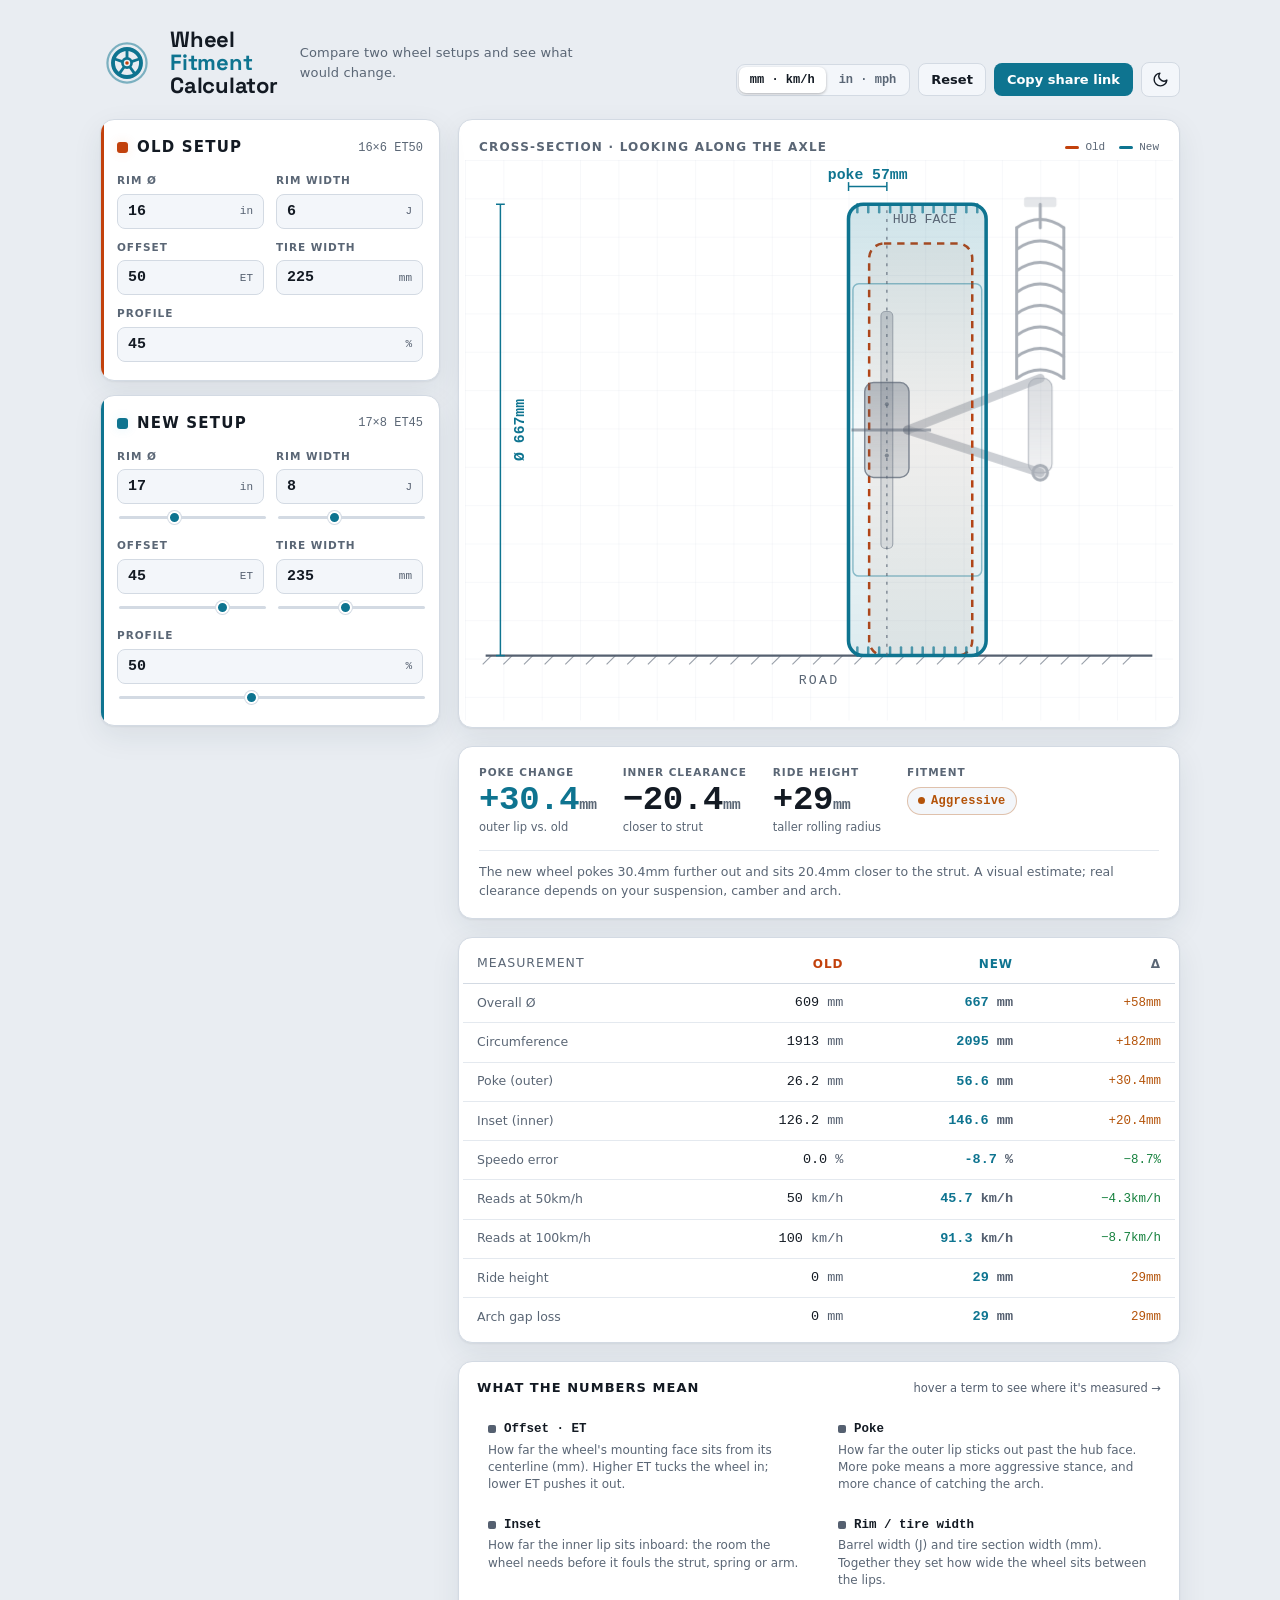
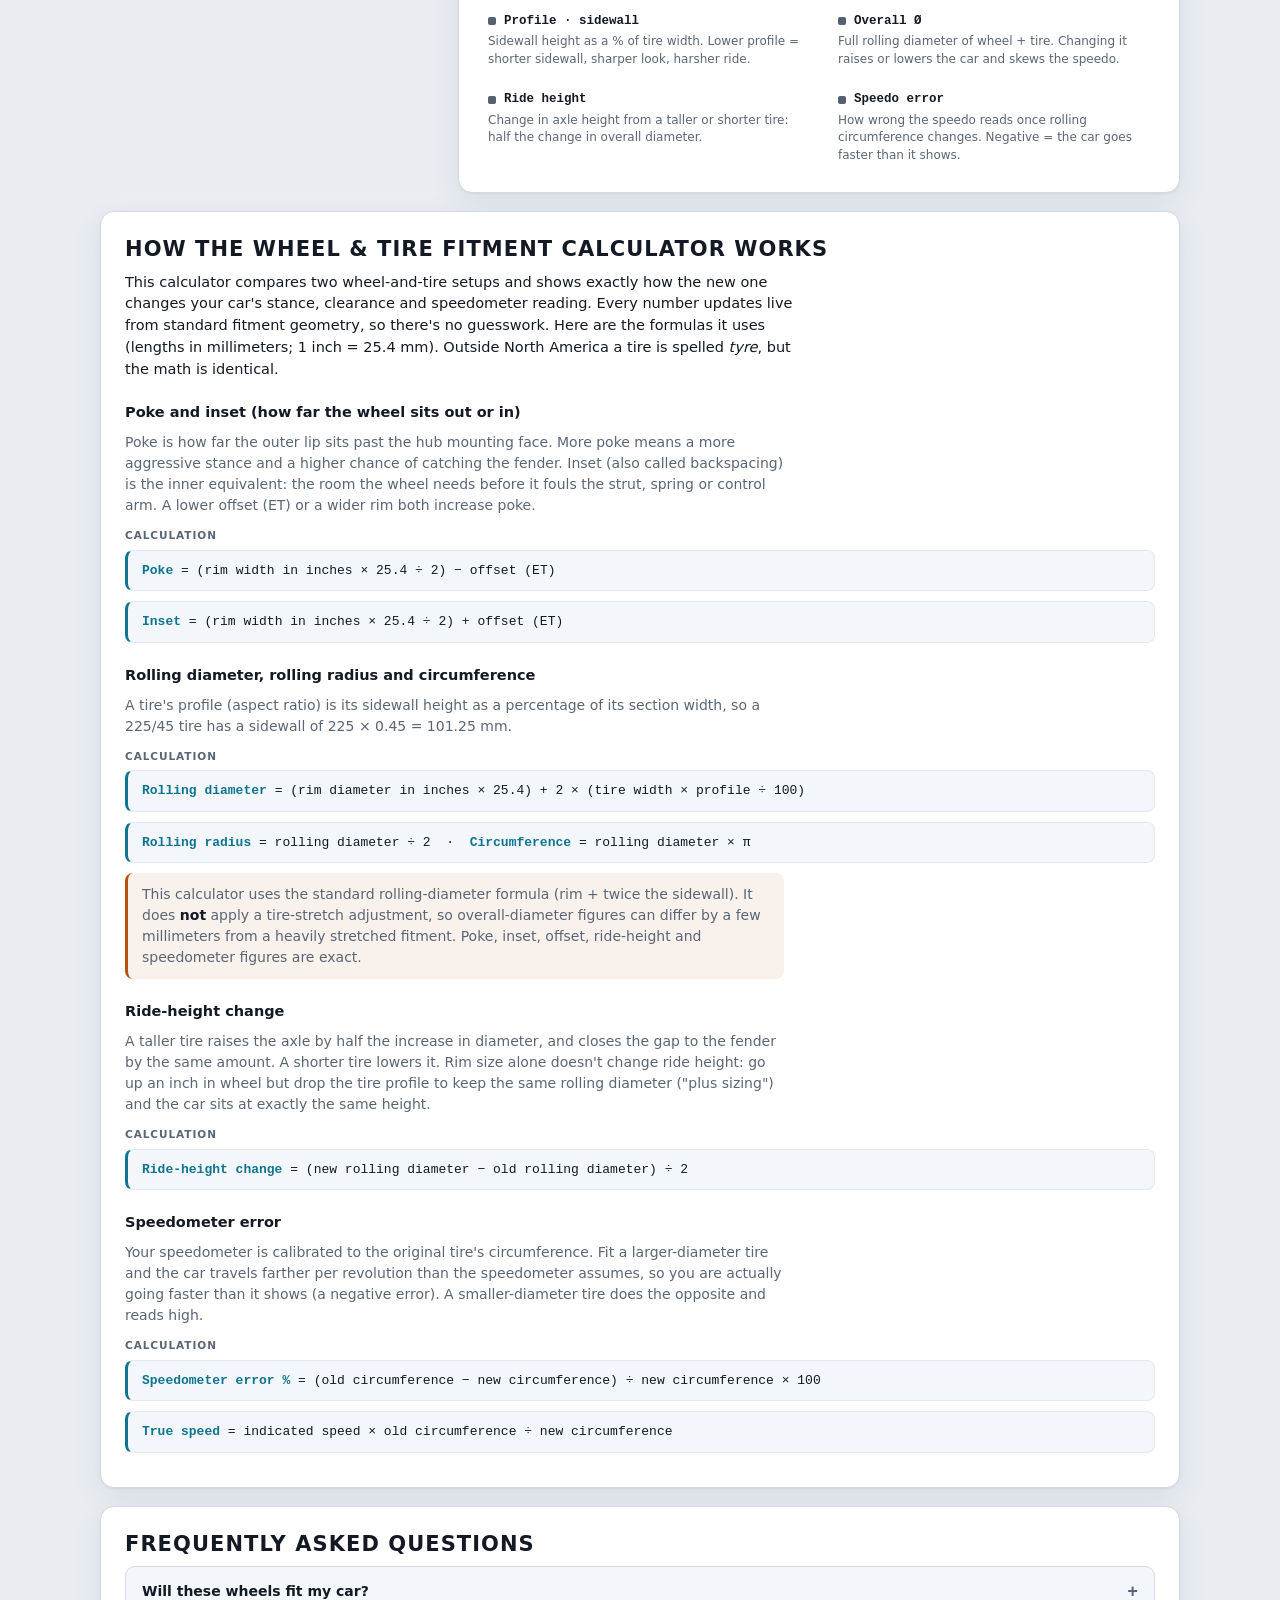
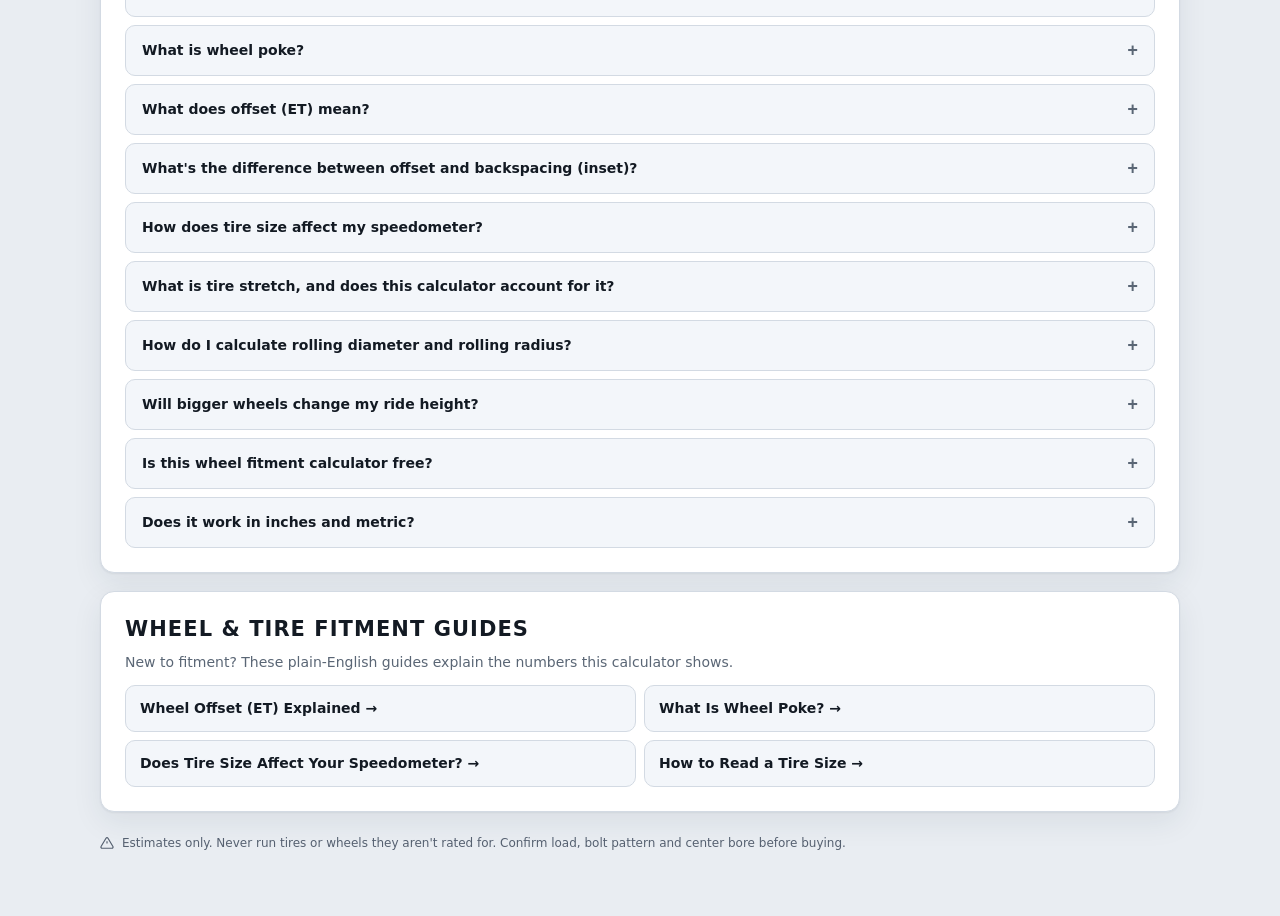
==== commit c3040e98: "Simplify the header tagline Co-Authored-By: Claude Opus 4.8 <noreply@anthropic.com>" ====
--- a/index.html
+++ b/index.html
@@ -298,7 +298,7 @@
         </svg>
         <h1 class="site-title"><span>Wheel</span><span class="ttl-accent">Fitment</span><span>Calculator</span></h1>
       </div>
-      <p class="tagline">Compare two setups: poke, clearance, rolling radius &amp; speedometer error, live as you dial it in.</p>
+      <p class="tagline">Compare two wheel setups and see what would change.</p>
     </div>
     <div class="head-actions">
       <div class="seg" id="units" role="group" aria-label="Units">
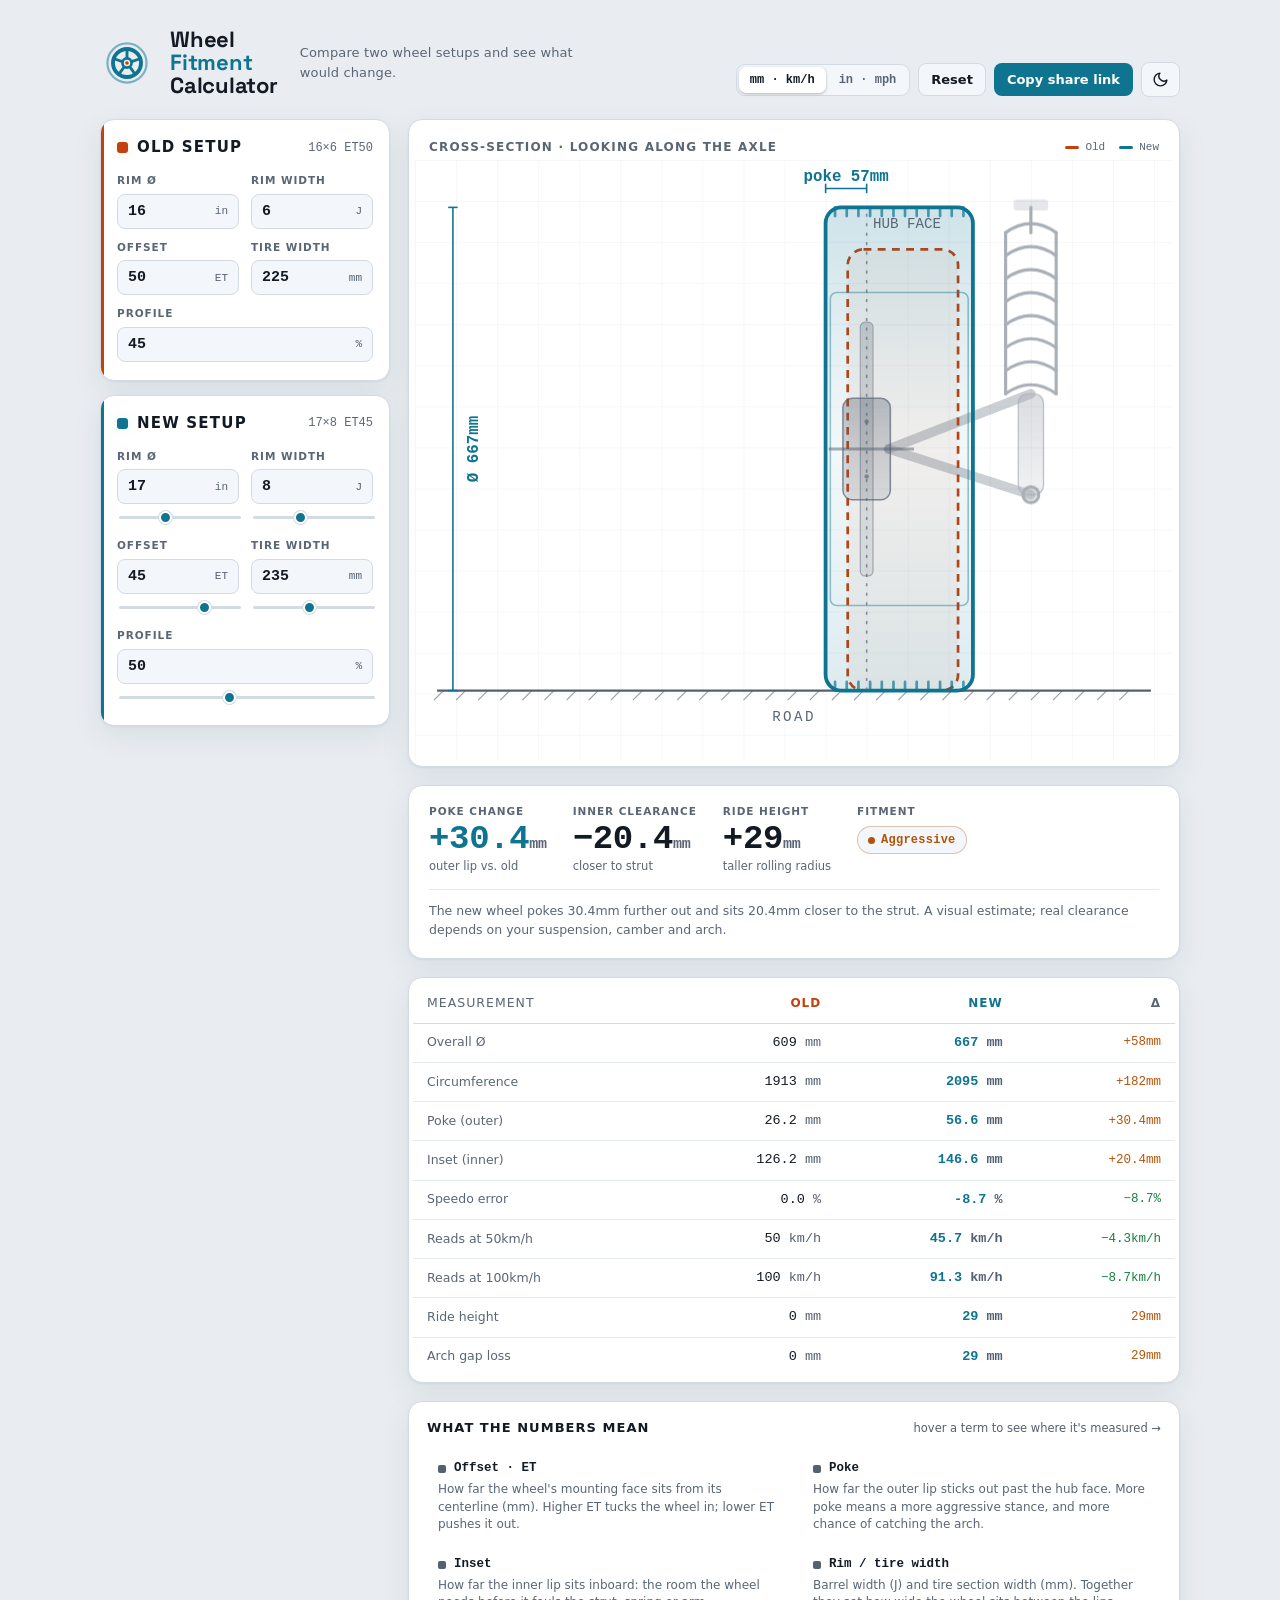
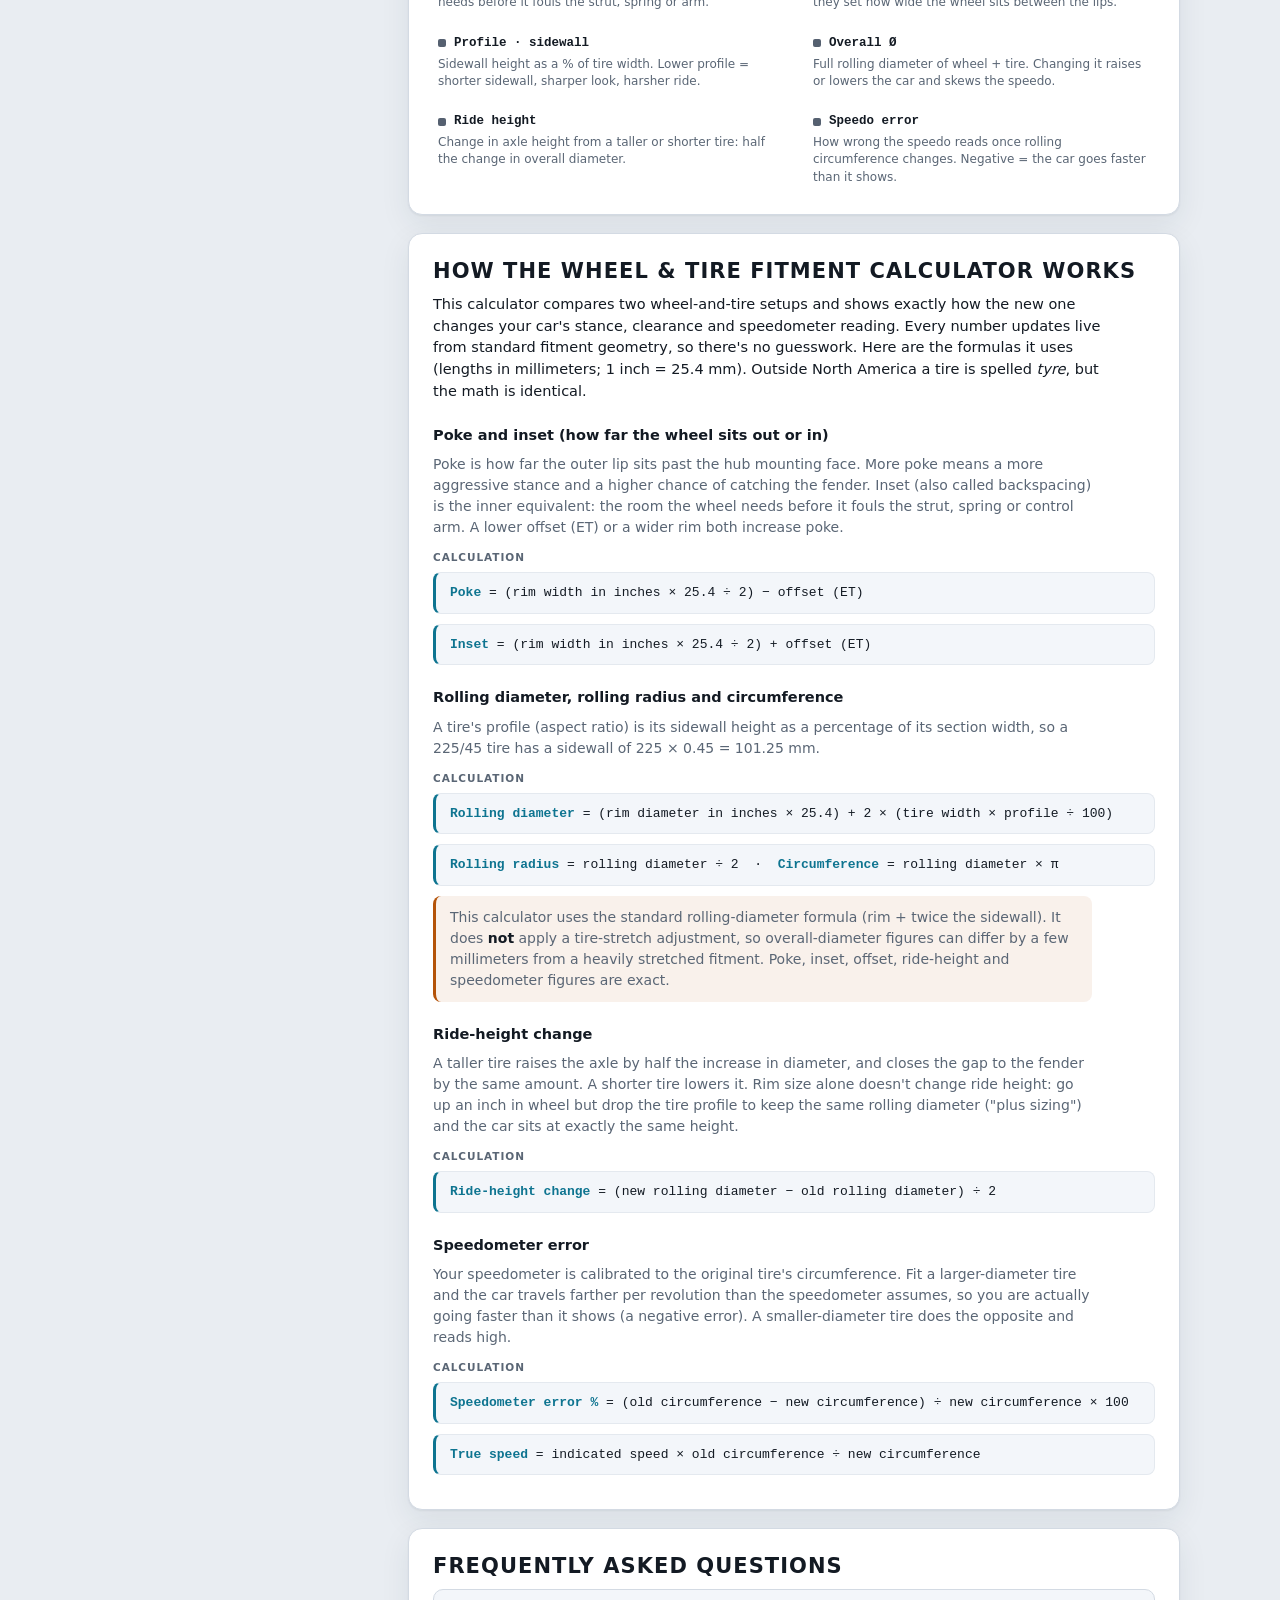
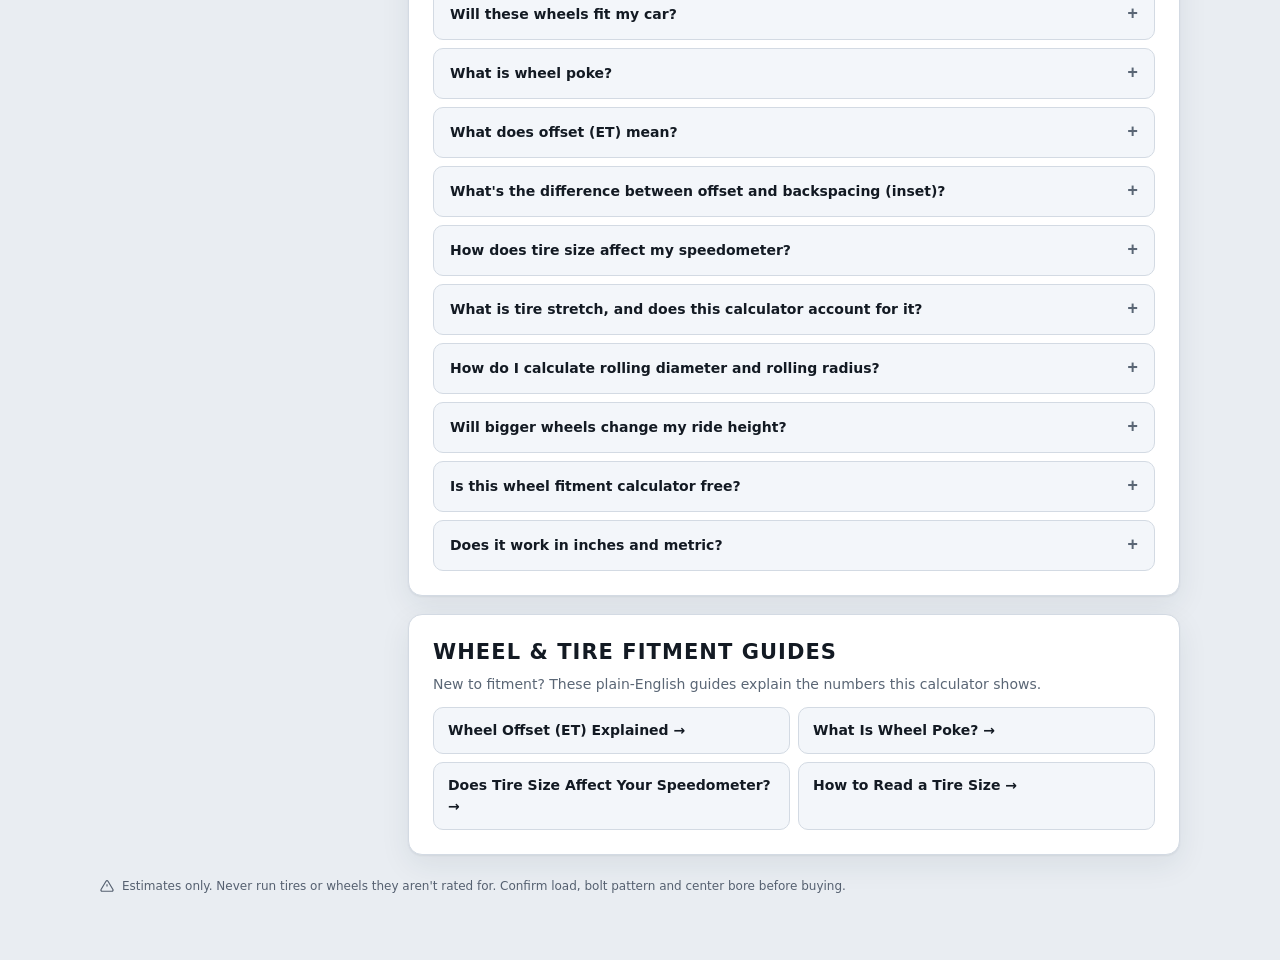
==== commit 26c52d1a: "Fix column-width mismatch; thin the input cards ~15% The output column (verdict/diagram/results/glos" ====
--- a/index.html
+++ b/index.html
@@ -105,9 +105,14 @@
   .seg button:hover { color: var(--ink); border-color: transparent; }
   .seg button.on { background: var(--surface); color: var(--ink); box-shadow: 0 1px 3px rgba(0,0,0,0.28); }
 
-  .grid { display: grid; grid-template-columns: 340px minmax(0, 1fr); gap: 18px; align-items: start; }
+  .grid, .content { display: grid; grid-template-columns: 290px minmax(0, 1fr); gap: 18px; align-items: start; }
   .grid > *, .output > *, .setups > * { min-width: 0; }
-  @media (max-width: 860px) { .grid { grid-template-columns: minmax(0, 1fr); } }
+  .content-inner { grid-column: 2; display: flex; flex-direction: column; gap: 18px; min-width: 0; }
+  @media (max-width: 860px) {
+    .grid { grid-template-columns: minmax(0, 1fr); }
+    .content { grid-template-columns: minmax(0, 1fr); }
+    .content-inner { grid-column: 1; }
+  }
   .panel { background: var(--surface); border: 1px solid var(--line); border-radius: 14px; box-shadow: var(--shadow); }
 
   .setups { display: flex; flex-direction: column; gap: 14px; }
@@ -217,7 +222,7 @@
   h2.gloss-head { margin: 0 0 12px; }
 
   /* long-form content sections (SEO / AEO copy) */
-  .content { display: flex; flex-direction: column; gap: 18px; margin-top: 18px; }
+  .content { margin-top: 18px; }
   .guide-links { display: grid; grid-template-columns: 1fr 1fr; gap: 8px; margin-top: 4px; }
   @media (max-width: 560px) { .guide-links { grid-template-columns: 1fr; } }
   .guide-links a { display: block; background: var(--surface-2); border: 1px solid var(--line); border-radius: 10px; padding: 12px 14px; color: var(--ink); font-weight: 600; font-size: 14px; text-decoration: none; transition: border-color .12s; }
@@ -264,7 +269,8 @@
     .diagram-head .lbl { font-size: 11px; }
     .gloss { padding: 14px 14px 16px; }
     .prose { padding: 18px 16px; }
-    .content { gap: 14px; margin-top: 14px; }
+    .content { margin-top: 14px; }
+    .content-inner { gap: 14px; }
     th, td { padding: 8px 6px; font-size: 12px; }
     thead th { font-size: 11px; }
     th:first-child, td:first-child { font-size: 12px; }
@@ -392,6 +398,7 @@
   </div>
 
   <div class="content">
+   <div class="content-inner">
     <section class="panel prose" id="how">
       <h2>How the wheel &amp; tire fitment calculator works</h2>
       <p class="lead">This calculator compares two wheel-and-tire setups and shows exactly how the new one changes your car's stance, clearance and speedometer reading. Every number updates live from standard fitment geometry, so there's no guesswork. Here are the formulas it uses (lengths in millimeters; 1 inch = 25.4 mm). Outside North America a tire is spelled <em>tyre</em>, but the math is identical.</p>
@@ -477,6 +484,7 @@
         <a href="/guides/how-to-read-a-tire-size">How to Read a Tire Size →</a>
       </div>
     </section>
+   </div>
   </div>
   </main>
 
